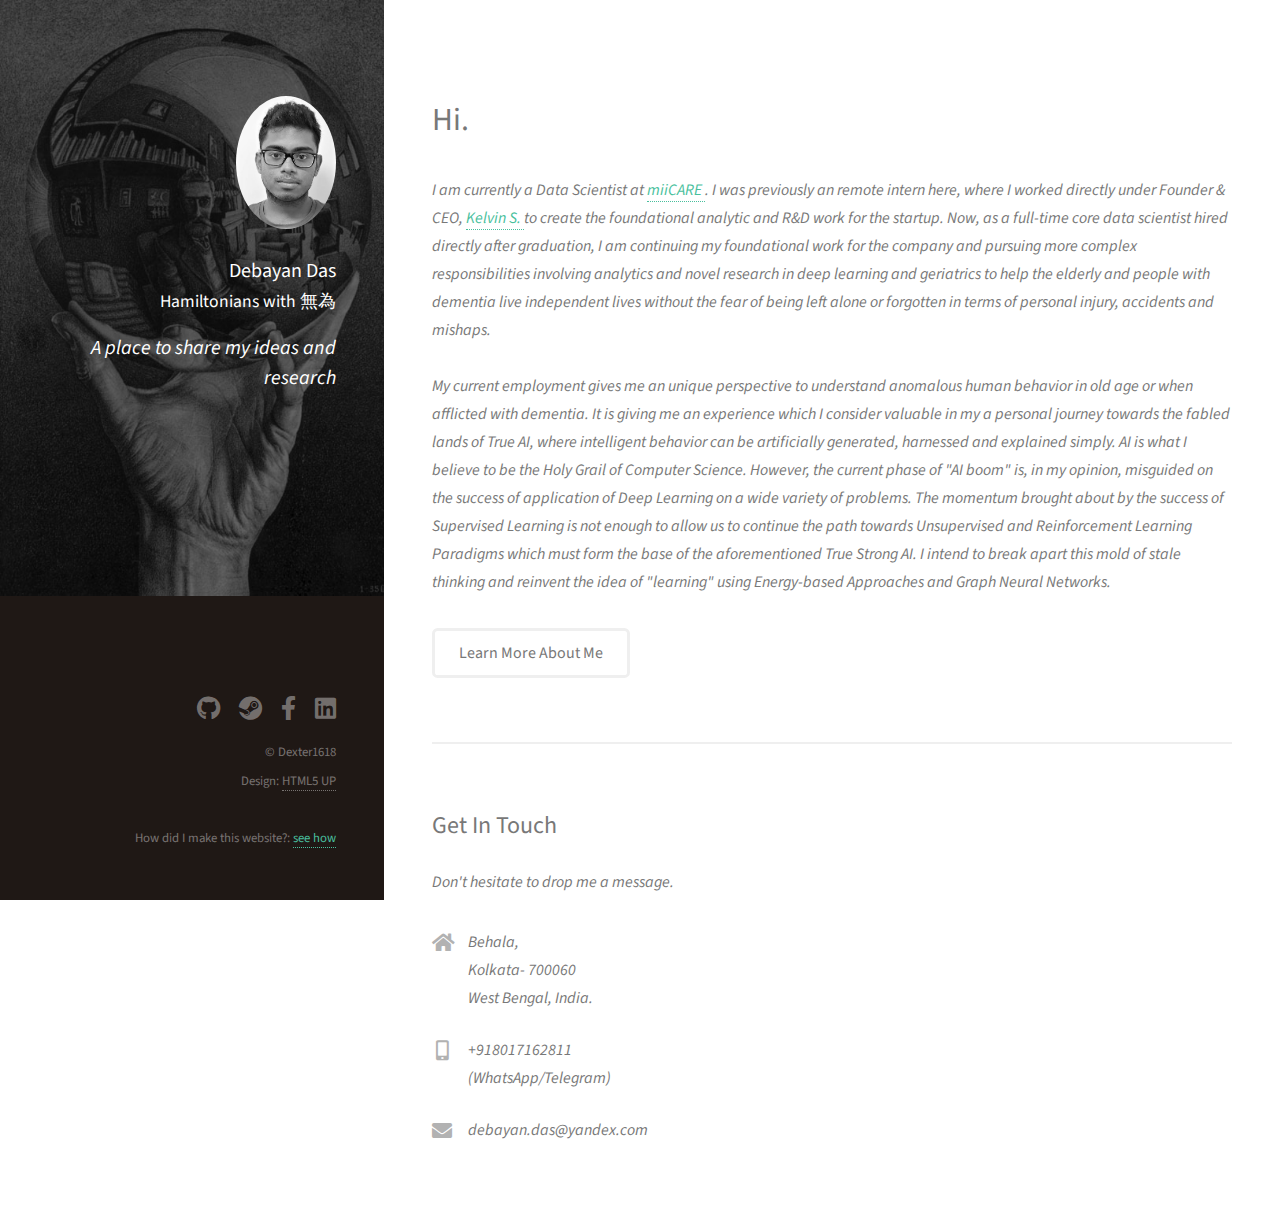
==== index.html @ 506e72cc "First upload of my website" ====
<!DOCTYPE HTML>
<!--
	Strata by HTML5 UP
	html5up.net | @ajlkn
	Free for personal and commercial use under the CCA 3.0 license (html5up.net/license)

	Adapted by Debayan Das for Github Portfolio Website
	6th March 2020 1930 hours
-->
<html>
	<head>
		<title>Dexter1618</title>
		<meta charset="utf-8" />
		<meta name="viewport" content="width=device-width, initial-scale=1, user-scalable=no" />
		<link rel="stylesheet" href="assets/css/main.css" />
	</head>
	<body class="is-preload">

		<!-- Header -->
			<header id="header">
				<div class="inner">
					
					<a href="#" class="image avatar"><img src="images/avatar.jpg" alt="" /></a>
					
					<h1><strong>Debayan Das</strong><br /></h1>
					
					<h4><strong>Hamiltonians with 無為</strong><br /></h4>

					
					<h3>
					<strong>
					<i> A place to share my ideas and research </i>
					<strong> 

					</h3>
				</div>
			</header>

		<!-- Main -->
			<div id="main">

				<!-- One -->
					<section id="one">
						<header class="major">
							<h1>Hi.</h1>
						</header>
						
						<p>
							<i>
							I am currently a Data Scientist at <a href="https://miicare.co.uk/"> miiCARE </a>. I was previously an remote intern
							here, where I worked directly under Founder & CEO, <a href="https://www.linkedin.com/in/kelvin-summoogum-99733710/"> Kelvin S. </a>
							to create the foundational analytic and R&D work for the startup. Now, as a full-time core data scientist hired directly after graduation,
							I am continuing my foundational work for the company and pursuing more complex responsibilities involving analytics
							and novel research in deep learning and geriatrics to help the elderly and people with dementia live independent lives 
							without the fear of being left alone or forgotten in terms of personal injury, accidents and mishaps. 
							<br>
							<br>
							My current employment gives me an unique perspective to understand anomalous human behavior in old age or when afflicted
							with dementia. It is giving me an experience which I consider valuable in my a personal journey towards the fabled lands of True AI,
							where intelligent behavior can be artificially generated, harnessed and explained simply. AI is what I believe to be the Holy Grail of Computer Science. 
							However, the current phase of "AI boom" is, in my opinion, misguided on the success of application of Deep Learning on a wide variety of problems.
							The momentum brought about by the success of Supervised Learning is not enough to allow us to continue the path towards Unsupervised and Reinforcement Learning Paradigms
							which must form the base of the aforementioned True Strong AI. I intend to break apart this mold of stale thinking and reinvent the idea of 
							"learning" using Energy-based Approaches and Graph Neural Networks.
							
							</i>
						</p>


						</p>
						<ul class="actions">
							<li><a href="https://www.linkedin.com/in/dexter1618/" class="button">Learn More About Me</a></li>
						</ul>
					</section>

				<!-- Two -->

				<!--
					<section id="two">
						<h2>Recent Work</h2>
						<div class="row">
							<article class="col-6 col-12-xsmall work-item">
								<a href="images/fulls/01.jpg" class="image fit thumb"><img src="images/thumbs/01.jpg" alt="" /></a>
								<h3>Magna sed consequat tempus</h3>
								<p>Lorem ipsum dolor sit amet nisl sed nullam feugiat.</p>
							</article>
							<article class="col-6 col-12-xsmall work-item">
								<a href="images/fulls/02.jpg" class="image fit thumb"><img src="images/thumbs/02.jpg" alt="" /></a>
								<h3>Ultricies lacinia interdum</h3>
								<p>Lorem ipsum dolor sit amet nisl sed nullam feugiat.</p>
							</article>
							<article class="col-6 col-12-xsmall work-item">
								<a href="images/fulls/03.jpg" class="image fit thumb"><img src="images/thumbs/03.jpg" alt="" /></a>
								<h3>Tortor metus commodo</h3>
								<p>Lorem ipsum dolor sit amet nisl sed nullam feugiat.</p>
							</article>
							<article class="col-6 col-12-xsmall work-item">
								<a href="images/fulls/04.jpg" class="image fit thumb"><img src="images/thumbs/04.jpg" alt="" /></a>
								<h3>Quam neque phasellus</h3>
								<p>Lorem ipsum dolor sit amet nisl sed nullam feugiat.</p>
							</article>
							<article class="col-6 col-12-xsmall work-item">
								<a href="images/fulls/05.jpg" class="image fit thumb"><img src="images/thumbs/05.jpg" alt="" /></a>
								<h3>Nunc enim commodo aliquet</h3>
								<p>Lorem ipsum dolor sit amet nisl sed nullam feugiat.</p>
							</article>
							<article class="col-6 col-12-xsmall work-item">
								<a href="images/fulls/06.jpg" class="image fit thumb"><img src="images/thumbs/06.jpg" alt="" /></a>
								<h3>Risus ornare lacinia</h3>
								<p>Lorem ipsum dolor sit amet nisl sed nullam feugiat.</p>
							</article>
						</div>
						<ul class="actions">
							<li><a href="#" class="button">Full Portfolio</a></li>
						</ul>
					</section>
				

				-->

				<!-- Three -->
					<section id="three">
						<h2>Get In Touch</h2>
						<p><i> Don't hesitate to drop me a message.</p>
						<div class="row">


						<!-- removed the input boxes for a quick message from here -->
							
							<div class="col-4 col-12-small">
								<ul class="labeled-icons">
									<li>
										<h3 class="icon solid fa-home"><span class="label">Address</span></h3>
										Behala,<br />
										Kolkata- 700060<br />
										West Bengal, India.
									</li>
									
									<li>
										<h3 class="icon solid fa-mobile-alt"><span class="label">Phone</span></h3>
										+918017162811 (WhatsApp/Telegram)
									</li>
									
									<li>
										<h3 class="icon solid fa-envelope"><span class="label">Email</span></h3>
										debayan.das@yandex.com
									</li>
								</ul>
							</div>
						</div>
					</section>

				<!-- Four -->
				<!--
					<section id="four">
						<h2>Elements</h2>

						<section>
							<h4>Text</h4>
							<p>This is <b>bold</b> and this is <strong>strong</strong>. This is <i>italic</i> and this is <em>emphasized</em>.
							This is <sup>superscript</sup> text and this is <sub>subscript</sub> text.
							This is <u>underlined</u> and this is code: <code>for (;;) { ... }</code>. Finally, <a href="#">this is a link</a>.</p>
							<hr />
							<header>
								<h4>Heading with a Subtitle</h4>
								<p>Lorem ipsum dolor sit amet nullam id egestas urna aliquam</p>
							</header>
							<p>Nunc lacinia ante nunc ac lobortis. Interdum adipiscing gravida odio porttitor sem non mi integer non faucibus ornare mi ut ante amet placerat aliquet. Volutpat eu sed ante lacinia sapien lorem accumsan varius montes viverra nibh in adipiscing blandit tempus accumsan.</p>
							<header>
								<h5>Heading with a Subtitle</h5>
								<p>Lorem ipsum dolor sit amet nullam id egestas urna aliquam</p>
							</header>
							<p>Nunc lacinia ante nunc ac lobortis. Interdum adipiscing gravida odio porttitor sem non mi integer non faucibus ornare mi ut ante amet placerat aliquet. Volutpat eu sed ante lacinia sapien lorem accumsan varius montes viverra nibh in adipiscing blandit tempus accumsan.</p>
							<hr />
							<h2>Heading Level 2</h2>
							<h3>Heading Level 3</h3>
							<h4>Heading Level 4</h4>
							<h5>Heading Level 5</h5>
							<h6>Heading Level 6</h6>
							<hr />
							<h5>Blockquote</h5>
							<blockquote>Fringilla nisl. Donec accumsan interdum nisi, quis tincidunt felis sagittis eget tempus euismod. Vestibulum ante ipsum primis in faucibus vestibulum. Blandit adipiscing eu felis iaculis volutpat ac adipiscing accumsan faucibus. Vestibulum ante ipsum primis in faucibus lorem ipsum dolor sit amet nullam adipiscing eu felis.</blockquote>
							<h5>Preformatted</h5>
							<pre><code>i = 0;

while (!deck.isInOrder()) {
print 'Iteration ' + i;
deck.shuffle();
i++;
}

print 'It took ' + i + ' iterations to sort the deck.';</code></pre>
						</section>

						<section>
							<h4>Lists</h4>
							<div class="row">
								<div class="col-6 col-12-xsmall">
									<h5>Unordered</h5>
									<ul>
										<li>Dolor pulvinar etiam magna etiam.</li>
										<li>Sagittis adipiscing lorem eleifend.</li>
										<li>Felis enim feugiat dolore viverra.</li>
									</ul>
									<h5>Alternate</h5>
									<ul class="alt">
										<li>Dolor pulvinar etiam magna etiam.</li>
										<li>Sagittis adipiscing lorem eleifend.</li>
										<li>Felis enim feugiat dolore viverra.</li>
									</ul>
								</div>
								<div class="col-6 col-12-xsmall">
									<h5>Ordered</h5>
									<ol>
										<li>Dolor pulvinar etiam magna etiam.</li>
										<li>Etiam vel felis at lorem sed viverra.</li>
										<li>Felis enim feugiat dolore viverra.</li>
										<li>Dolor pulvinar etiam magna etiam.</li>
										<li>Etiam vel felis at lorem sed viverra.</li>
										<li>Felis enim feugiat dolore viverra.</li>
									</ol>
									<h5>Icons</h5>
									<ul class="icons">
										<li><a href="#" class="icon brands fa-twitter"><span class="label">Twitter</span></a></li>
										<li><a href="#" class="icon brands fa-facebook-f"><span class="label">Facebook</span></a></li>
										<li><a href="#" class="icon brands fa-instagram"><span class="label">Instagram</span></a></li>
										<li><a href="#" class="icon brands fa-github"><span class="label">Github</span></a></li>
										<li><a href="#" class="icon brands fa-dribbble"><span class="label">Dribbble</span></a></li>
										<li><a href="#" class="icon brands fa-tumblr"><span class="label">Tumblr</span></a></li>
									</ul>
								</div>
							</div>
							<h5>Actions</h5>
							<ul class="actions">
								<li><a href="#" class="button primary">Default</a></li>
								<li><a href="#" class="button">Default</a></li>
							</ul>
							<ul class="actions small">
								<li><a href="#" class="button primary small">Small</a></li>
								<li><a href="#" class="button small">Small</a></li>
							</ul>
							<div class="row">
								<div class="col-6 col-12-small">
									<ul class="actions stacked">
										<li><a href="#" class="button primary">Default</a></li>
										<li><a href="#" class="button">Default</a></li>
									</ul>
								</div>
								<div class="col-6 col-12-small">
									<ul class="actions stacked">
										<li><a href="#" class="button primary small">Small</a></li>
										<li><a href="#" class="button small">Small</a></li>
									</ul>
								</div>
								<div class="col-6 col-12-small">
									<ul class="actions stacked">
										<li><a href="#" class="button primary fit">Default</a></li>
										<li><a href="#" class="button fit">Default</a></li>
									</ul>
								</div>
								<div class="col-6 col-12-small">
									<ul class="actions stacked">
										<li><a href="#" class="button primary small fit">Small</a></li>
										<li><a href="#" class="button small fit">Small</a></li>
									</ul>
								</div>
							</div>
						</section>

						<section>
							<h4>Table</h4>
							<h5>Default</h5>
							<div class="table-wrapper">
								<table>
									<thead>
										<tr>
											<th>Name</th>
											<th>Description</th>
											<th>Price</th>
										</tr>
									</thead>
									<tbody>
										<tr>
											<td>Item One</td>
											<td>Ante turpis integer aliquet porttitor.</td>
											<td>29.99</td>
										</tr>
										<tr>
											<td>Item Two</td>
											<td>Vis ac commodo adipiscing arcu aliquet.</td>
											<td>19.99</td>
										</tr>
										<tr>
											<td>Item Three</td>
											<td> Morbi faucibus arcu accumsan lorem.</td>
											<td>29.99</td>
										</tr>
										<tr>
											<td>Item Four</td>
											<td>Vitae integer tempus condimentum.</td>
											<td>19.99</td>
										</tr>
										<tr>
											<td>Item Five</td>
											<td>Ante turpis integer aliquet porttitor.</td>
											<td>29.99</td>
										</tr>
									</tbody>
									<tfoot>
										<tr>
											<td colspan="2"></td>
											<td>100.00</td>
										</tr>
									</tfoot>
								</table>
							</div>

							<h5>Alternate</h5>
							<div class="table-wrapper">
								<table class="alt">
									<thead>
										<tr>
											<th>Name</th>
											<th>Description</th>
											<th>Price</th>
										</tr>
									</thead>
									<tbody>
										<tr>
											<td>Item One</td>
											<td>Ante turpis integer aliquet porttitor.</td>
											<td>29.99</td>
										</tr>
										<tr>
											<td>Item Two</td>
											<td>Vis ac commodo adipiscing arcu aliquet.</td>
											<td>19.99</td>
										</tr>
										<tr>
											<td>Item Three</td>
											<td> Morbi faucibus arcu accumsan lorem.</td>
											<td>29.99</td>
										</tr>
										<tr>
											<td>Item Four</td>
											<td>Vitae integer tempus condimentum.</td>
											<td>19.99</td>
										</tr>
										<tr>
											<td>Item Five</td>
											<td>Ante turpis integer aliquet porttitor.</td>
											<td>29.99</td>
										</tr>
									</tbody>
									<tfoot>
										<tr>
											<td colspan="2"></td>
											<td>100.00</td>
										</tr>
									</tfoot>
								</table>
							</div>
						</section>

						<section>
							<h4>Buttons</h4>
							<ul class="actions">
								<li><a href="#" class="button primary">Primary</a></li>
								<li><a href="#" class="button">Default</a></li>
							</ul>
							<ul class="actions">
								<li><a href="#" class="button large">Large</a></li>
								<li><a href="#" class="button">Default</a></li>
								<li><a href="#" class="button small">Small</a></li>
							</ul>
							<ul class="actions fit">
								<li><a href="#" class="button primary fit">Fit</a></li>
								<li><a href="#" class="button fit">Fit</a></li>
							</ul>
							<ul class="actions fit small">
								<li><a href="#" class="button primary fit small">Fit + Small</a></li>
								<li><a href="#" class="button fit small">Fit + Small</a></li>
							</ul>
							<ul class="actions">
								<li><a href="#" class="button primary icon solid fa-download">Icon</a></li>
								<li><a href="#" class="button icon solid fa-download">Icon</a></li>
							</ul>
							<ul class="actions">
								<li><span class="button primary disabled">Primary</span></li>
								<li><span class="button disabled">Default</span></li>
							</ul>
						</section>

						<section>
							<h4>Form</h4>
							<form method="post" action="#">
								<div class="row gtr-uniform gtr-50">
									<div class="col-6 col-12-xsmall">
										<input type="text" name="demo-name" id="demo-name" value="" placeholder="Name" />
									</div>
									<div class="col-6 col-12-xsmall">
										<input type="email" name="demo-email" id="demo-email" value="" placeholder="Email" />
									</div>
									<div class="col-12">
										<select name="demo-category" id="demo-category">
											<option value="">- Category -</option>
											<option value="1">Manufacturing</option>
											<option value="1">Shipping</option>
											<option value="1">Administration</option>
											<option value="1">Human Resources</option>
										</select>
									</div>
									<div class="col-4 col-12-small">
										<input type="radio" id="demo-priority-low" name="demo-priority" checked>
										<label for="demo-priority-low">Low Priority</label>
									</div>
									<div class="col-4 col-12-small">
										<input type="radio" id="demo-priority-normal" name="demo-priority">
										<label for="demo-priority-normal">Normal Priority</label>
									</div>
									<div class="col-4 col-12-small">
										<input type="radio" id="demo-priority-high" name="demo-priority">
										<label for="demo-priority-high">High Priority</label>
									</div>
									<div class="col-6 col-12-small">
										<input type="checkbox" id="demo-copy" name="demo-copy">
										<label for="demo-copy">Email me a copy of this message</label>
									</div>
									<div class="col-6 col-12-small">
										<input type="checkbox" id="demo-human" name="demo-human" checked>
										<label for="demo-human">I am a human and not a robot</label>
									</div>
									<div class="col-12">
										<textarea name="demo-message" id="demo-message" placeholder="Enter your message" rows="6"></textarea>
									</div>
									<div class="col-12">
										<ul class="actions">
											<li><input type="submit" value="Send Message" class="primary" /></li>
											<li><input type="reset" value="Reset" /></li>
										</ul>
									</div>
								</div>
							</form>
						</section>

						<section>
							<h4>Image</h4>
							<h5>Fit</h5>
							<div class="box alt">
								<div class="row gtr-50 gtr-uniform">
									<div class="col-12"><span class="image fit"><img src="images/fulls/05.jpg" alt="" /></span></div>
									<div class="col-4"><span class="image fit"><img src="images/thumbs/01.jpg" alt="" /></span></div>
									<div class="col-4"><span class="image fit"><img src="images/thumbs/02.jpg" alt="" /></span></div>
									<div class="col-4"><span class="image fit"><img src="images/thumbs/03.jpg" alt="" /></span></div>
									<div class="col-4"><span class="image fit"><img src="images/thumbs/04.jpg" alt="" /></span></div>
									<div class="col-4"><span class="image fit"><img src="images/thumbs/05.jpg" alt="" /></span></div>
									<div class="col-4"><span class="image fit"><img src="images/thumbs/06.jpg" alt="" /></span></div>
									<div class="col-4"><span class="image fit"><img src="images/thumbs/03.jpg" alt="" /></span></div>
									<div class="col-4"><span class="image fit"><img src="images/thumbs/02.jpg" alt="" /></span></div>
									<div class="col-4"><span class="image fit"><img src="images/thumbs/01.jpg" alt="" /></span></div>
								</div>
							</div>
							<h5>Left &amp; Right</h5>
							<p><span class="image left"><img src="images/avatar.jpg" alt="" /></span>Fringilla nisl. Donec accumsan interdum nisi, quis tincidunt felis sagittis eget. tempus euismod. Vestibulum ante ipsum primis in faucibus vestibulum. Blandit adipiscing eu felis iaculis volutpat ac adipiscing accumsan eu faucibus. Integer ac pellentesque praesent tincidunt felis sagittis eget. tempus euismod. Vestibulum ante ipsum primis in faucibus vestibulum. Blandit adipiscing eu felis iaculis volutpat ac adipiscing accumsan eu faucibus. Integer ac pellentesque praesent. Donec accumsan interdum nisi, quis tincidunt felis sagittis eget. tempus euismod. Vestibulum ante ipsum primis in faucibus vestibulum. Blandit adipiscing eu felis iaculis volutpat ac adipiscing accumsan eu faucibus. Integer ac pellentesque praesent tincidunt felis sagittis eget. tempus euismod. Vestibulum ante ipsum primis in faucibus vestibulum. Blandit adipiscing eu felis iaculis volutpat ac adipiscing accumsan eu faucibus. Integer ac pellentesque praesent.</p>
							<p><span class="image right"><img src="images/avatar.jpg" alt="" /></span>Fringilla nisl. Donec accumsan interdum nisi, quis tincidunt felis sagittis eget. tempus euismod. Vestibulum ante ipsum primis in faucibus vestibulum. Blandit adipiscing eu felis iaculis volutpat ac adipiscing accumsan eu faucibus. Integer ac pellentesque praesent tincidunt felis sagittis eget. tempus euismod. Vestibulum ante ipsum primis in faucibus vestibulum. Blandit adipiscing eu felis iaculis volutpat ac adipiscing accumsan eu faucibus. Integer ac pellentesque praesent. Donec accumsan interdum nisi, quis tincidunt felis sagittis eget. tempus euismod. Vestibulum ante ipsum primis in faucibus vestibulum. Blandit adipiscing eu felis iaculis volutpat ac adipiscing accumsan eu faucibus. Integer ac pellentesque praesent tincidunt felis sagittis eget. tempus euismod. Vestibulum ante ipsum primis in faucibus vestibulum. Blandit adipiscing eu felis iaculis volutpat ac adipiscing accumsan eu faucibus. Integer ac pellentesque praesent.</p>
						</section>

					</section>
				-->

			</div>

		<!-- Footer -->
			<footer id="footer">
				<div class="inner">
					<ul class="icons">
						<li><a href="https://github.com/Dexter1618" class="icon brands fa-github"><span class="label">Github</span></a></li>
						<li><a href="#https://steamcommunity.com/id/dexter1618/" class="icon brands fa-steam"><span class="label"></span></a></li>
						<li><a href="https://www.facebook.com/Dexter1618" class="icon brands fa-facebook-f"><span class="label"></span></a></li>
						<li><a href="https://www.linkedin.com/in/dexter1618/" class="icon brands fa-linkedin"><span class="label"></span></a></li>
					</ul>
					<ul class="copyright">
						<li>&copy; Dexter1618</li><li>Design: <a href="http://html5up.net">HTML5 UP</a></li>
						<br>
						How did I make this website?: <a href = "https://youtu.be/u-RLu_8kwA0"> see how </a>
					</ul>
				</div>
			</footer>

		<!-- Scripts -->
			<script src="assets/js/jquery.min.js"></script>
			<script src="assets/js/jquery.poptrox.min.js"></script>
			<script src="assets/js/browser.min.js"></script>
			<script src="assets/js/breakpoints.min.js"></script>
			<script src="assets/js/util.js"></script>
			<script src="assets/js/main.js"></script>

	</body>
</html>
---- assets/css/main.css ----
@import url("fontawesome-all.min.css");
@import url("https://fonts.googleapis.com/css?family=Source+Sans+Pro:400,400italic");

/*
	Strata by HTML5 UP
	html5up.net | @ajlkn
	Free for personal and commercial use under the CCA 3.0 license (html5up.net/license)
*/

html, body, div, span, applet, object,
iframe, h1, h2, h3, h4, h5, h6, p, blockquote,
pre, a, abbr, acronym, address, big, cite,
code, del, dfn, em, img, ins, kbd, q, s, samp,
small, strike, strong, sub, sup, tt, var, b,
u, i, center, dl, dt, dd, ol, ul, li, fieldset,
form, label, legend, table, caption, tbody,
tfoot, thead, tr, th, td, article, aside,
canvas, details, embed, figure, figcaption,
footer, header, hgroup, menu, nav, output, ruby,
section, summary, time, mark, audio, video {
	margin: 0;
	padding: 0;
	border: 0;
	font-size: 100%;
	font: inherit;
	vertical-align: baseline;}

article, aside, details, figcaption, figure,
footer, header, hgroup, menu, nav, section {
	display: block;}

body {
	line-height: 1;
}

ol, ul {
	list-style: none;
}

blockquote, q {
	quotes: none;
}

	blockquote:before, blockquote:after, q:before, q:after {
		content: '';
		content: none;
	}

table {
	border-collapse: collapse;
	border-spacing: 0;
}

body {
	-webkit-text-size-adjust: none;
}

mark {
	background-color: transparent;
	color: inherit;
}

input::-moz-focus-inner {
	border: 0;
	padding: 0;
}

input, select, textarea {
	-moz-appearance: none;
	-webkit-appearance: none;
	-ms-appearance: none;
	appearance: none;
}

/* Basic */

	html {
		box-sizing: border-box;
	}

	*, *:before, *:after {
		box-sizing: inherit;
	}

	body {
		background: #fff;
	}

		body.is-preload *, body.is-preload *:before, body.is-preload *:after {
			-moz-animation: none !important;
			-webkit-animation: none !important;
			-ms-animation: none !important;
			animation: none !important;
			-moz-transition: none !important;
			-webkit-transition: none !important;
			-ms-transition: none !important;
			transition: none !important;
		}

	body, input, select, textarea {
		color: #a2a2a2;
		font-family: "Source Sans Pro", Helvetica, sans-serif;
		font-size: 16pt;
		font-weight: 400;
		line-height: 1.75em;
	}

	a {
		-moz-transition: color 0.2s ease-in-out, border-color 0.2s ease-in-out;
		-webkit-transition: color 0.2s ease-in-out, border-color 0.2s ease-in-out;
		-ms-transition: color 0.2s ease-in-out, border-color 0.2s ease-in-out;
		transition: color 0.2s ease-in-out, border-color 0.2s ease-in-out;
		border-bottom: dotted 1px;
		color: #49bf9d;
		text-decoration: none;
	}

		a:hover {
			border-bottom-color: transparent;
			color: #49bf9d !important;
			text-decoration: none;
		}

	strong, b {
		color: #787878;
		font-weight: 400;
	}

	em, i {
		font-style: italic;
	}

	p {
		margin: 0 0 2em 0;
	}

	h1, h2, h3, h4, h5, h6 {
		color: #787878;
		font-weight: 400;
		line-height: 1em;
		margin: 0 0 1em 0;
	}

		h1 a, h2 a, h3 a, h4 a, h5 a, h6 a {
			color: inherit;
			text-decoration: none;
		}

	h1 {
		font-size: 2em;
		line-height: 1.5em;
	}

	h2 {
		font-size: 1.5em;
		line-height: 1.5em;
	}

	h3 {
		font-size: 1.25em;
		line-height: 1.5em;
	}

	h4 {
		font-size: 1.1em;
		line-height: 1.5em;
	}

	h5 {
		font-size: 0.9em;
		line-height: 1.5em;
	}

	h6 {
		font-size: 0.7em;
		line-height: 1.5em;
	}

	sub {
		font-size: 0.8em;
		position: relative;
		top: 0.5em;
	}

	sup {
		font-size: 0.8em;
		position: relative;
		top: -0.5em;
	}

	hr {
		border: 0;
		border-bottom: solid 2px #efefef;
		margin: 2em 0;
	}

		hr.major {
			margin: 3em 0;
		}

	blockquote {
		border-left: solid 6px #efefef;
		font-style: italic;
		margin: 0 0 2em 0;
		padding: 0.5em 0 0.5em 1.5em;
	}

	code {
		background: #f7f7f7;
		border-radius: 0.35em;
		border: solid 2px #efefef;
		font-family: "Courier New", monospace;
		font-size: 0.9em;
		margin: 0 0.25em;
		padding: 0.25em 0.65em;
	}

	pre {
		-webkit-overflow-scrolling: touch;
		font-family: "Courier New", monospace;
		font-size: 0.9em;
		margin: 0 0 2em 0;
	}

		pre code {
			display: block;
			line-height: 1.75em;
			padding: 1em 1.5em;
			overflow-x: auto;
		}

	.align-left {
		text-align: left;
	}

	.align-center {
		text-align: center;
	}

	.align-right {
		text-align: right;
	}

/* Container */

	.container {
		margin: 0 auto;
		max-width: calc(100% - 4em);
		width: 100%;
	}

		.container.xsmall {
			width: 25%;
		}

		.container.small {
			width: 50%;
		}

		.container.medium {
			width: 75%;
		}

		.container.large {
			width: 125%;
		}

		.container.xlarge {
			width: 150%;
		}

		.container.max {
			width: 100%;
		}

		@media screen and (max-width: 980px) {

			.container {
				width: 100% !important;
				max-width: 100% !important;
			}

		}

		@media screen and (max-width: 480px) {

			.container {
				max-width: calc(100% - 3em);
			}

		}

/* Row */

	.row {
		display: flex;
		flex-wrap: wrap;
		box-sizing: border-box;
		align-items: stretch;
	}

		.row > * {
			box-sizing: border-box;
		}

		.row.gtr-uniform > * > :last-child {
			margin-bottom: 0;
		}

		.row.aln-left {
			justify-content: flex-start;
		}

		.row.aln-center {
			justify-content: center;
		}

		.row.aln-right {
			justify-content: flex-end;
		}

		.row.aln-top {
			align-items: flex-start;
		}

		.row.aln-middle {
			align-items: center;
		}

		.row.aln-bottom {
			align-items: flex-end;
		}

		.row > .imp {
			order: -1;
		}

		.row > .col-1 {
			width: 8.33333%;
		}

		.row > .off-1 {
			margin-left: 8.33333%;
		}

		.row > .col-2 {
			width: 16.66667%;
		}

		.row > .off-2 {
			margin-left: 16.66667%;
		}

		.row > .col-3 {
			width: 25%;
		}

		.row > .off-3 {
			margin-left: 25%;
		}

		.row > .col-4 {
			width: 33.33333%;
		}

		.row > .off-4 {
			margin-left: 33.33333%;
		}

		.row > .col-5 {
			width: 41.66667%;
		}

		.row > .off-5 {
			margin-left: 41.66667%;
		}

		.row > .col-6 {
			width: 50%;
		}

		.row > .off-6 {
			margin-left: 50%;
		}

		.row > .col-7 {
			width: 58.33333%;
		}

		.row > .off-7 {
			margin-left: 58.33333%;
		}

		.row > .col-8 {
			width: 66.66667%;
		}

		.row > .off-8 {
			margin-left: 66.66667%;
		}

		.row > .col-9 {
			width: 75%;
		}

		.row > .off-9 {
			margin-left: 75%;
		}

		.row > .col-10 {
			width: 83.33333%;
		}

		.row > .off-10 {
			margin-left: 83.33333%;
		}

		.row > .col-11 {
			width: 91.66667%;
		}

		.row > .off-11 {
			margin-left: 91.66667%;
		}

		.row > .col-12 {
			width: 100%;
		}

		.row > .off-12 {
			margin-left: 100%;
		}

		.row.gtr-0 {
			margin-top: 0;
			margin-left: 0em;
		}

			.row.gtr-0 > * {
				padding: 0 0 0 0em;
			}

			.row.gtr-0.gtr-uniform {
				margin-top: 0em;
			}

				.row.gtr-0.gtr-uniform > * {
					padding-top: 0em;
				}

		.row.gtr-25 {
			margin-top: 0;
			margin-left: -0.625em;
		}

			.row.gtr-25 > * {
				padding: 0 0 0 0.625em;
			}

			.row.gtr-25.gtr-uniform {
				margin-top: -0.625em;
			}

				.row.gtr-25.gtr-uniform > * {
					padding-top: 0.625em;
				}

		.row.gtr-50 {
			margin-top: 0;
			margin-left: -1.25em;
		}

			.row.gtr-50 > * {
				padding: 0 0 0 1.25em;
			}

			.row.gtr-50.gtr-uniform {
				margin-top: -1.25em;
			}

				.row.gtr-50.gtr-uniform > * {
					padding-top: 1.25em;
				}

		.row {
			margin-top: 0;
			margin-left: -2.5em;
		}

			.row > * {
				padding: 0 0 0 2.5em;
			}

			.row.gtr-uniform {
				margin-top: -2.5em;
			}

				.row.gtr-uniform > * {
					padding-top: 2.5em;
				}

		.row.gtr-150 {
			margin-top: 0;
			margin-left: -3.75em;
		}

			.row.gtr-150 > * {
				padding: 0 0 0 3.75em;
			}

			.row.gtr-150.gtr-uniform {
				margin-top: -3.75em;
			}

				.row.gtr-150.gtr-uniform > * {
					padding-top: 3.75em;
				}

		.row.gtr-200 {
			margin-top: 0;
			margin-left: -5em;
		}

			.row.gtr-200 > * {
				padding: 0 0 0 5em;
			}

			.row.gtr-200.gtr-uniform {
				margin-top: -5em;
			}

				.row.gtr-200.gtr-uniform > * {
					padding-top: 5em;
				}

		@media screen and (max-width: 1800px) {

			.row {
				display: flex;
				flex-wrap: wrap;
				box-sizing: border-box;
				align-items: stretch;
			}

				.row > * {
					box-sizing: border-box;
				}

				.row.gtr-uniform > * > :last-child {
					margin-bottom: 0;
				}

				.row.aln-left {
					justify-content: flex-start;
				}

				.row.aln-center {
					justify-content: center;
				}

				.row.aln-right {
					justify-content: flex-end;
				}

				.row.aln-top {
					align-items: flex-start;
				}

				.row.aln-middle {
					align-items: center;
				}

				.row.aln-bottom {
					align-items: flex-end;
				}

				.row > .imp-xlarge {
					order: -1;
				}

				.row > .col-1-xlarge {
					width: 8.33333%;
				}

				.row > .off-1-xlarge {
					margin-left: 8.33333%;
				}

				.row > .col-2-xlarge {
					width: 16.66667%;
				}

				.row > .off-2-xlarge {
					margin-left: 16.66667%;
				}

				.row > .col-3-xlarge {
					width: 25%;
				}

				.row > .off-3-xlarge {
					margin-left: 25%;
				}

				.row > .col-4-xlarge {
					width: 33.33333%;
				}

				.row > .off-4-xlarge {
					margin-left: 33.33333%;
				}

				.row > .col-5-xlarge {
					width: 41.66667%;
				}

				.row > .off-5-xlarge {
					margin-left: 41.66667%;
				}

				.row > .col-6-xlarge {
					width: 50%;
				}

				.row > .off-6-xlarge {
					margin-left: 50%;
				}

				.row > .col-7-xlarge {
					width: 58.33333%;
				}

				.row > .off-7-xlarge {
					margin-left: 58.33333%;
				}

				.row > .col-8-xlarge {
					width: 66.66667%;
				}

				.row > .off-8-xlarge {
					margin-left: 66.66667%;
				}

				.row > .col-9-xlarge {
					width: 75%;
				}

				.row > .off-9-xlarge {
					margin-left: 75%;
				}

				.row > .col-10-xlarge {
					width: 83.33333%;
				}

				.row > .off-10-xlarge {
					margin-left: 83.33333%;
				}

				.row > .col-11-xlarge {
					width: 91.66667%;
				}

				.row > .off-11-xlarge {
					margin-left: 91.66667%;
				}

				.row > .col-12-xlarge {
					width: 100%;
				}

				.row > .off-12-xlarge {
					margin-left: 100%;
				}

				.row.gtr-0 {
					margin-top: 0;
					margin-left: 0em;
				}

					.row.gtr-0 > * {
						padding: 0 0 0 0em;
					}

					.row.gtr-0.gtr-uniform {
						margin-top: 0em;
					}

						.row.gtr-0.gtr-uniform > * {
							padding-top: 0em;
						}

				.row.gtr-25 {
					margin-top: 0;
					margin-left: -0.625em;
				}

					.row.gtr-25 > * {
						padding: 0 0 0 0.625em;
					}

					.row.gtr-25.gtr-uniform {
						margin-top: -0.625em;
					}

						.row.gtr-25.gtr-uniform > * {
							padding-top: 0.625em;
						}

				.row.gtr-50 {
					margin-top: 0;
					margin-left: -1.25em;
				}

					.row.gtr-50 > * {
						padding: 0 0 0 1.25em;
					}

					.row.gtr-50.gtr-uniform {
						margin-top: -1.25em;
					}

						.row.gtr-50.gtr-uniform > * {
							padding-top: 1.25em;
						}

				.row {
					margin-top: 0;
					margin-left: -2.5em;
				}

					.row > * {
						padding: 0 0 0 2.5em;
					}

					.row.gtr-uniform {
						margin-top: -2.5em;
					}

						.row.gtr-uniform > * {
							padding-top: 2.5em;
						}

				.row.gtr-150 {
					margin-top: 0;
					margin-left: -3.75em;
				}

					.row.gtr-150 > * {
						padding: 0 0 0 3.75em;
					}

					.row.gtr-150.gtr-uniform {
						margin-top: -3.75em;
					}

						.row.gtr-150.gtr-uniform > * {
							padding-top: 3.75em;
						}

				.row.gtr-200 {
					margin-top: 0;
					margin-left: -5em;
				}

					.row.gtr-200 > * {
						padding: 0 0 0 5em;
					}

					.row.gtr-200.gtr-uniform {
						margin-top: -5em;
					}

						.row.gtr-200.gtr-uniform > * {
							padding-top: 5em;
						}

		}

		@media screen and (max-width: 1280px) {

			.row {
				display: flex;
				flex-wrap: wrap;
				box-sizing: border-box;
				align-items: stretch;
			}

				.row > * {
					box-sizing: border-box;
				}

				.row.gtr-uniform > * > :last-child {
					margin-bottom: 0;
				}

				.row.aln-left {
					justify-content: flex-start;
				}

				.row.aln-center {
					justify-content: center;
				}

				.row.aln-right {
					justify-content: flex-end;
				}

				.row.aln-top {
					align-items: flex-start;
				}

				.row.aln-middle {
					align-items: center;
				}

				.row.aln-bottom {
					align-items: flex-end;
				}

				.row > .imp-large {
					order: -1;
				}

				.row > .col-1-large {
					width: 8.33333%;
				}

				.row > .off-1-large {
					margin-left: 8.33333%;
				}

				.row > .col-2-large {
					width: 16.66667%;
				}

				.row > .off-2-large {
					margin-left: 16.66667%;
				}

				.row > .col-3-large {
					width: 25%;
				}

				.row > .off-3-large {
					margin-left: 25%;
				}

				.row > .col-4-large {
					width: 33.33333%;
				}

				.row > .off-4-large {
					margin-left: 33.33333%;
				}

				.row > .col-5-large {
					width: 41.66667%;
				}

				.row > .off-5-large {
					margin-left: 41.66667%;
				}

				.row > .col-6-large {
					width: 50%;
				}

				.row > .off-6-large {
					margin-left: 50%;
				}

				.row > .col-7-large {
					width: 58.33333%;
				}

				.row > .off-7-large {
					margin-left: 58.33333%;
				}

				.row > .col-8-large {
					width: 66.66667%;
				}

				.row > .off-8-large {
					margin-left: 66.66667%;
				}

				.row > .col-9-large {
					width: 75%;
				}

				.row > .off-9-large {
					margin-left: 75%;
				}

				.row > .col-10-large {
					width: 83.33333%;
				}

				.row > .off-10-large {
					margin-left: 83.33333%;
				}

				.row > .col-11-large {
					width: 91.66667%;
				}

				.row > .off-11-large {
					margin-left: 91.66667%;
				}

				.row > .col-12-large {
					width: 100%;
				}

				.row > .off-12-large {
					margin-left: 100%;
				}

				.row.gtr-0 {
					margin-top: 0;
					margin-left: 0em;
				}

					.row.gtr-0 > * {
						padding: 0 0 0 0em;
					}

					.row.gtr-0.gtr-uniform {
						margin-top: 0em;
					}

						.row.gtr-0.gtr-uniform > * {
							padding-top: 0em;
						}

				.row.gtr-25 {
					margin-top: 0;
					margin-left: -0.5em;
				}

					.row.gtr-25 > * {
						padding: 0 0 0 0.5em;
					}

					.row.gtr-25.gtr-uniform {
						margin-top: -0.5em;
					}

						.row.gtr-25.gtr-uniform > * {
							padding-top: 0.5em;
						}

				.row.gtr-50 {
					margin-top: 0;
					margin-left: -1em;
				}

					.row.gtr-50 > * {
						padding: 0 0 0 1em;
					}

					.row.gtr-50.gtr-uniform {
						margin-top: -1em;
					}

						.row.gtr-50.gtr-uniform > * {
							padding-top: 1em;
						}

				.row {
					margin-top: 0;
					margin-left: -2em;
				}

					.row > * {
						padding: 0 0 0 2em;
					}

					.row.gtr-uniform {
						margin-top: -2em;
					}

						.row.gtr-uniform > * {
							padding-top: 2em;
						}

				.row.gtr-150 {
					margin-top: 0;
					margin-left: -3em;
				}

					.row.gtr-150 > * {
						padding: 0 0 0 3em;
					}

					.row.gtr-150.gtr-uniform {
						margin-top: -3em;
					}

						.row.gtr-150.gtr-uniform > * {
							padding-top: 3em;
						}

				.row.gtr-200 {
					margin-top: 0;
					margin-left: -4em;
				}

					.row.gtr-200 > * {
						padding: 0 0 0 4em;
					}

					.row.gtr-200.gtr-uniform {
						margin-top: -4em;
					}

						.row.gtr-200.gtr-uniform > * {
							padding-top: 4em;
						}

		}

		@media screen and (max-width: 980px) {

			.row {
				display: flex;
				flex-wrap: wrap;
				box-sizing: border-box;
				align-items: stretch;
			}

				.row > * {
					box-sizing: border-box;
				}

				.row.gtr-uniform > * > :last-child {
					margin-bottom: 0;
				}

				.row.aln-left {
					justify-content: flex-start;
				}

				.row.aln-center {
					justify-content: center;
				}

				.row.aln-right {
					justify-content: flex-end;
				}

				.row.aln-top {
					align-items: flex-start;
				}

				.row.aln-middle {
					align-items: center;
				}

				.row.aln-bottom {
					align-items: flex-end;
				}

				.row > .imp-medium {
					order: -1;
				}

				.row > .col-1-medium {
					width: 8.33333%;
				}

				.row > .off-1-medium {
					margin-left: 8.33333%;
				}

				.row > .col-2-medium {
					width: 16.66667%;
				}

				.row > .off-2-medium {
					margin-left: 16.66667%;
				}

				.row > .col-3-medium {
					width: 25%;
				}

				.row > .off-3-medium {
					margin-left: 25%;
				}

				.row > .col-4-medium {
					width: 33.33333%;
				}

				.row > .off-4-medium {
					margin-left: 33.33333%;
				}

				.row > .col-5-medium {
					width: 41.66667%;
				}

				.row > .off-5-medium {
					margin-left: 41.66667%;
				}

				.row > .col-6-medium {
					width: 50%;
				}

				.row > .off-6-medium {
					margin-left: 50%;
				}

				.row > .col-7-medium {
					width: 58.33333%;
				}

				.row > .off-7-medium {
					margin-left: 58.33333%;
				}

				.row > .col-8-medium {
					width: 66.66667%;
				}

				.row > .off-8-medium {
					margin-left: 66.66667%;
				}

				.row > .col-9-medium {
					width: 75%;
				}

				.row > .off-9-medium {
					margin-left: 75%;
				}

				.row > .col-10-medium {
					width: 83.33333%;
				}

				.row > .off-10-medium {
					margin-left: 83.33333%;
				}

				.row > .col-11-medium {
					width: 91.66667%;
				}

				.row > .off-11-medium {
					margin-left: 91.66667%;
				}

				.row > .col-12-medium {
					width: 100%;
				}

				.row > .off-12-medium {
					margin-left: 100%;
				}

				.row.gtr-0 {
					margin-top: 0;
					margin-left: 0em;
				}

					.row.gtr-0 > * {
						padding: 0 0 0 0em;
					}

					.row.gtr-0.gtr-uniform {
						margin-top: 0em;
					}

						.row.gtr-0.gtr-uniform > * {
							padding-top: 0em;
						}

				.row.gtr-25 {
					margin-top: 0;
					margin-left: -0.5em;
				}

					.row.gtr-25 > * {
						padding: 0 0 0 0.5em;
					}

					.row.gtr-25.gtr-uniform {
						margin-top: -0.5em;
					}

						.row.gtr-25.gtr-uniform > * {
							padding-top: 0.5em;
						}

				.row.gtr-50 {
					margin-top: 0;
					margin-left: -1em;
				}

					.row.gtr-50 > * {
						padding: 0 0 0 1em;
					}

					.row.gtr-50.gtr-uniform {
						margin-top: -1em;
					}

						.row.gtr-50.gtr-uniform > * {
							padding-top: 1em;
						}

				.row {
					margin-top: 0;
					margin-left: -2em;
				}

					.row > * {
						padding: 0 0 0 2em;
					}

					.row.gtr-uniform {
						margin-top: -2em;
					}

						.row.gtr-uniform > * {
							padding-top: 2em;
						}

				.row.gtr-150 {
					margin-top: 0;
					margin-left: -3em;
				}

					.row.gtr-150 > * {
						padding: 0 0 0 3em;
					}

					.row.gtr-150.gtr-uniform {
						margin-top: -3em;
					}

						.row.gtr-150.gtr-uniform > * {
							padding-top: 3em;
						}

				.row.gtr-200 {
					margin-top: 0;
					margin-left: -4em;
				}

					.row.gtr-200 > * {
						padding: 0 0 0 4em;
					}

					.row.gtr-200.gtr-uniform {
						margin-top: -4em;
					}

						.row.gtr-200.gtr-uniform > * {
							padding-top: 4em;
						}

		}

		@media screen and (max-width: 736px) {

			.row {
				display: flex;
				flex-wrap: wrap;
				box-sizing: border-box;
				align-items: stretch;
			}

				.row > * {
					box-sizing: border-box;
				}

				.row.gtr-uniform > * > :last-child {
					margin-bottom: 0;
				}

				.row.aln-left {
					justify-content: flex-start;
				}

				.row.aln-center {
					justify-content: center;
				}

				.row.aln-right {
					justify-content: flex-end;
				}

				.row.aln-top {
					align-items: flex-start;
				}

				.row.aln-middle {
					align-items: center;
				}

				.row.aln-bottom {
					align-items: flex-end;
				}

				.row > .imp-small {
					order: -1;
				}

				.row > .col-1-small {
					width: 8.33333%;
				}

				.row > .off-1-small {
					margin-left: 8.33333%;
				}

				.row > .col-2-small {
					width: 16.66667%;
				}

				.row > .off-2-small {
					margin-left: 16.66667%;
				}

				.row > .col-3-small {
					width: 25%;
				}

				.row > .off-3-small {
					margin-left: 25%;
				}

				.row > .col-4-small {
					width: 33.33333%;
				}

				.row > .off-4-small {
					margin-left: 33.33333%;
				}

				.row > .col-5-small {
					width: 41.66667%;
				}

				.row > .off-5-small {
					margin-left: 41.66667%;
				}

				.row > .col-6-small {
					width: 50%;
				}

				.row > .off-6-small {
					margin-left: 50%;
				}

				.row > .col-7-small {
					width: 58.33333%;
				}

				.row > .off-7-small {
					margin-left: 58.33333%;
				}

				.row > .col-8-small {
					width: 66.66667%;
				}

				.row > .off-8-small {
					margin-left: 66.66667%;
				}

				.row > .col-9-small {
					width: 75%;
				}

				.row > .off-9-small {
					margin-left: 75%;
				}

				.row > .col-10-small {
					width: 83.33333%;
				}

				.row > .off-10-small {
					margin-left: 83.33333%;
				}

				.row > .col-11-small {
					width: 91.66667%;
				}

				.row > .off-11-small {
					margin-left: 91.66667%;
				}

				.row > .col-12-small {
					width: 100%;
				}

				.row > .off-12-small {
					margin-left: 100%;
				}

				.row.gtr-0 {
					margin-top: 0;
					margin-left: 0em;
				}

					.row.gtr-0 > * {
						padding: 0 0 0 0em;
					}

					.row.gtr-0.gtr-uniform {
						margin-top: 0em;
					}

						.row.gtr-0.gtr-uniform > * {
							padding-top: 0em;
						}

				.row.gtr-25 {
					margin-top: 0;
					margin-left: -0.375em;
				}

					.row.gtr-25 > * {
						padding: 0 0 0 0.375em;
					}

					.row.gtr-25.gtr-uniform {
						margin-top: -0.375em;
					}

						.row.gtr-25.gtr-uniform > * {
							padding-top: 0.375em;
						}

				.row.gtr-50 {
					margin-top: 0;
					margin-left: -0.75em;
				}

					.row.gtr-50 > * {
						padding: 0 0 0 0.75em;
					}

					.row.gtr-50.gtr-uniform {
						margin-top: -0.75em;
					}

						.row.gtr-50.gtr-uniform > * {
							padding-top: 0.75em;
						}

				.row {
					margin-top: 0;
					margin-left: -1.5em;
				}

					.row > * {
						padding: 0 0 0 1.5em;
					}

					.row.gtr-uniform {
						margin-top: -1.5em;
					}

						.row.gtr-uniform > * {
							padding-top: 1.5em;
						}

				.row.gtr-150 {
					margin-top: 0;
					margin-left: -2.25em;
				}

					.row.gtr-150 > * {
						padding: 0 0 0 2.25em;
					}

					.row.gtr-150.gtr-uniform {
						margin-top: -2.25em;
					}

						.row.gtr-150.gtr-uniform > * {
							padding-top: 2.25em;
						}

				.row.gtr-200 {
					margin-top: 0;
					margin-left: -3em;
				}

					.row.gtr-200 > * {
						padding: 0 0 0 3em;
					}

					.row.gtr-200.gtr-uniform {
						margin-top: -3em;
					}

						.row.gtr-200.gtr-uniform > * {
							padding-top: 3em;
						}

		}

		@media screen and (max-width: 480px) {

			.row {
				display: flex;
				flex-wrap: wrap;
				box-sizing: border-box;
				align-items: stretch;
			}

				.row > * {
					box-sizing: border-box;
				}

				.row.gtr-uniform > * > :last-child {
					margin-bottom: 0;
				}

				.row.aln-left {
					justify-content: flex-start;
				}

				.row.aln-center {
					justify-content: center;
				}

				.row.aln-right {
					justify-content: flex-end;
				}

				.row.aln-top {
					align-items: flex-start;
				}

				.row.aln-middle {
					align-items: center;
				}

				.row.aln-bottom {
					align-items: flex-end;
				}

				.row > .imp-xsmall {
					order: -1;
				}

				.row > .col-1-xsmall {
					width: 8.33333%;
				}

				.row > .off-1-xsmall {
					margin-left: 8.33333%;
				}

				.row > .col-2-xsmall {
					width: 16.66667%;
				}

				.row > .off-2-xsmall {
					margin-left: 16.66667%;
				}

				.row > .col-3-xsmall {
					width: 25%;
				}

				.row > .off-3-xsmall {
					margin-left: 25%;
				}

				.row > .col-4-xsmall {
					width: 33.33333%;
				}

				.row > .off-4-xsmall {
					margin-left: 33.33333%;
				}

				.row > .col-5-xsmall {
					width: 41.66667%;
				}

				.row > .off-5-xsmall {
					margin-left: 41.66667%;
				}

				.row > .col-6-xsmall {
					width: 50%;
				}

				.row > .off-6-xsmall {
					margin-left: 50%;
				}

				.row > .col-7-xsmall {
					width: 58.33333%;
				}

				.row > .off-7-xsmall {
					margin-left: 58.33333%;
				}

				.row > .col-8-xsmall {
					width: 66.66667%;
				}

				.row > .off-8-xsmall {
					margin-left: 66.66667%;
				}

				.row > .col-9-xsmall {
					width: 75%;
				}

				.row > .off-9-xsmall {
					margin-left: 75%;
				}

				.row > .col-10-xsmall {
					width: 83.33333%;
				}

				.row > .off-10-xsmall {
					margin-left: 83.33333%;
				}

				.row > .col-11-xsmall {
					width: 91.66667%;
				}

				.row > .off-11-xsmall {
					margin-left: 91.66667%;
				}

				.row > .col-12-xsmall {
					width: 100%;
				}

				.row > .off-12-xsmall {
					margin-left: 100%;
				}

				.row.gtr-0 {
					margin-top: 0;
					margin-left: 0em;
				}

					.row.gtr-0 > * {
						padding: 0 0 0 0em;
					}

					.row.gtr-0.gtr-uniform {
						margin-top: 0em;
					}

						.row.gtr-0.gtr-uniform > * {
							padding-top: 0em;
						}

				.row.gtr-25 {
					margin-top: 0;
					margin-left: -0.375em;
				}

					.row.gtr-25 > * {
						padding: 0 0 0 0.375em;
					}

					.row.gtr-25.gtr-uniform {
						margin-top: -0.375em;
					}

						.row.gtr-25.gtr-uniform > * {
							padding-top: 0.375em;
						}

				.row.gtr-50 {
					margin-top: 0;
					margin-left: -0.75em;
				}

					.row.gtr-50 > * {
						padding: 0 0 0 0.75em;
					}

					.row.gtr-50.gtr-uniform {
						margin-top: -0.75em;
					}

						.row.gtr-50.gtr-uniform > * {
							padding-top: 0.75em;
						}

				.row {
					margin-top: 0;
					margin-left: -1.5em;
				}

					.row > * {
						padding: 0 0 0 1.5em;
					}

					.row.gtr-uniform {
						margin-top: -1.5em;
					}

						.row.gtr-uniform > * {
							padding-top: 1.5em;
						}

				.row.gtr-150 {
					margin-top: 0;
					margin-left: -2.25em;
				}

					.row.gtr-150 > * {
						padding: 0 0 0 2.25em;
					}

					.row.gtr-150.gtr-uniform {
						margin-top: -2.25em;
					}

						.row.gtr-150.gtr-uniform > * {
							padding-top: 2.25em;
						}

				.row.gtr-200 {
					margin-top: 0;
					margin-left: -3em;
				}

					.row.gtr-200 > * {
						padding: 0 0 0 3em;
					}

					.row.gtr-200.gtr-uniform {
						margin-top: -3em;
					}

						.row.gtr-200.gtr-uniform > * {
							padding-top: 3em;
						}

		}

/* Section/Article */

	section.special, article.special {
		text-align: center;
	}

	header p {
		color: #b2b2b2;
		position: relative;
		margin: 0 0 1.5em 0;
	}

	header h2 + p {
		font-size: 1.25em;
		margin-top: -1em;
		line-height: 1.5em;
	}

	header h3 + p {
		font-size: 1.1em;
		margin-top: -0.8em;
		line-height: 1.5em;
	}

	header h4 + p,
	header h5 + p,
	header h6 + p {
		font-size: 0.9em;
		margin-top: -0.6em;
		line-height: 1.5em;
	}

	header.major h2 {
		font-size: 2em;
	}

/* Form */

	form {
		margin: 0 0 2em 0;
	}

	label {
		color: #787878;
		display: block;
		font-size: 0.9em;
		font-weight: 400;
		margin: 0 0 1em 0;
	}

	input[type="text"],
	input[type="password"],
	input[type="email"],
	select,
	textarea {
		-moz-appearance: none;
		-webkit-appearance: none;
		-ms-appearance: none;
		appearance: none;
		background: #f7f7f7;
		border-radius: 0.35em;
		border: solid 2px transparent;
		color: inherit;
		display: block;
		outline: 0;
		padding: 0 0.75em;
		text-decoration: none;
		width: 100%;
	}

		input[type="text"]:invalid,
		input[type="password"]:invalid,
		input[type="email"]:invalid,
		select:invalid,
		textarea:invalid {
			box-shadow: none;
		}

		input[type="text"]:focus,
		input[type="password"]:focus,
		input[type="email"]:focus,
		select:focus,
		textarea:focus {
			border-color: #49bf9d;
		}

	select {
		background-image: url("data:image/svg+xml;charset=utf8,%3Csvg xmlns='http://www.w3.org/2000/svg' width='40' height='40' preserveAspectRatio='none' viewBox='0 0 40 40'%3E%3Cpath d='M9.4,12.3l10.4,10.4l10.4-10.4c0.2-0.2,0.5-0.4,0.9-0.4c0.3,0,0.6,0.1,0.9,0.4l3.3,3.3c0.2,0.2,0.4,0.5,0.4,0.9 c0,0.4-0.1,0.6-0.4,0.9L20.7,31.9c-0.2,0.2-0.5,0.4-0.9,0.4c-0.3,0-0.6-0.1-0.9-0.4L4.3,17.3c-0.2-0.2-0.4-0.5-0.4-0.9 c0-0.4,0.1-0.6,0.4-0.9l3.3-3.3c0.2-0.2,0.5-0.4,0.9-0.4S9.1,12.1,9.4,12.3z' fill='%23dfdfdf' /%3E%3C/svg%3E");
		background-size: 1.25rem;
		background-repeat: no-repeat;
		background-position: calc(100% - 1rem) center;
		height: 2.75em;
		padding-right: 2.75em;
		text-overflow: ellipsis;
	}

		select option {
			color: #787878;
			background: #fff;
		}

		select:focus::-ms-value {
			background-color: transparent;
		}

		select::-ms-expand {
			display: none;
		}

	input[type="text"],
	input[type="password"],
	input[type="email"],
	select {
		height: 2.75em;
	}

	textarea {
		padding: 0.75em;
	}

	input[type="checkbox"],
	input[type="radio"] {
		-moz-appearance: none;
		-webkit-appearance: none;
		-ms-appearance: none;
		appearance: none;
		display: block;
		float: left;
		margin-right: -2em;
		opacity: 0;
		width: 1em;
		z-index: -1;
	}

		input[type="checkbox"] + label,
		input[type="radio"] + label {
			text-decoration: none;
			color: #a2a2a2;
			cursor: pointer;
			display: inline-block;
			font-size: 1em;
			font-weight: 400;
			padding-left: 2.4em;
			padding-right: 0.75em;
			position: relative;
		}

			input[type="checkbox"] + label:before,
			input[type="radio"] + label:before {
				-moz-osx-font-smoothing: grayscale;
				-webkit-font-smoothing: antialiased;
				display: inline-block;
				font-style: normal;
				font-variant: normal;
				text-rendering: auto;
				line-height: 1;
				text-transform: none !important;
				font-family: 'Font Awesome 5 Free';
				font-weight: 900;
			}

			input[type="checkbox"] + label:before,
			input[type="radio"] + label:before {
				background: #f7f7f7;
				border-radius: 0.35em;
				border: solid 2px transparent;
				content: '';
				display: inline-block;
				font-size: 0.8em;
				height: 2.0625em;
				left: 0;
				line-height: 1.85625em;
				position: absolute;
				text-align: center;
				top: 0;
				width: 2.0625em;
			}

		input[type="checkbox"]:checked + label:before,
		input[type="radio"]:checked + label:before {
			background: #787878;
			border-color: #787878;
			color: #fff;
			content: '\f00c';
		}

		input[type="checkbox"]:focus + label:before,
		input[type="radio"]:focus + label:before {
			border-color: #49bf9d;
		}

	input[type="checkbox"] + label:before {
		border-radius: 0.35em;
	}

	input[type="radio"] + label:before {
		border-radius: 100%;
	}

	::-webkit-input-placeholder {
		color: #b2b2b2 !important;
		opacity: 1.0;
	}

	:-moz-placeholder {
		color: #b2b2b2 !important;
		opacity: 1.0;
	}

	::-moz-placeholder {
		color: #b2b2b2 !important;
		opacity: 1.0;
	}

	:-ms-input-placeholder {
		color: #b2b2b2 !important;
		opacity: 1.0;
	}

/* Box */

	.box {
		border-radius: 0.35em;
		border: solid 2px #efefef;
		margin-bottom: 2em;
		padding: 1.5em;
	}

		.box > :last-child,
		.box > :last-child > :last-child,
		.box > :last-child > :last-child > :last-child {
			margin-bottom: 0;
		}

		.box.alt {
			border: 0;
			border-radius: 0;
			padding: 0;
		}

/* Icon */

	.icon {
		text-decoration: none;
		border-bottom: none;
		position: relative;
	}

		.icon:before {
			-moz-osx-font-smoothing: grayscale;
			-webkit-font-smoothing: antialiased;
			display: inline-block;
			font-style: normal;
			font-variant: normal;
			text-rendering: auto;
			line-height: 1;
			text-transform: none !important;
			font-family: 'Font Awesome 5 Free';
			font-weight: 400;
		}

		.icon > .label {
			display: none;
		}

		.icon:before {
			line-height: inherit;
		}

		.icon.solid:before {
			font-weight: 900;
		}

		.icon.brands:before {
			font-family: 'Font Awesome 5 Brands';
		}

/* Image */

	.image {
		border-radius: 0.35em;
		border: 0;
		display: inline-block;
		position: relative;
	}

		.image:before {
			-moz-transition: opacity 0.2s ease-in-out;
			-webkit-transition: opacity 0.2s ease-in-out;
			-ms-transition: opacity 0.2s ease-in-out;
			transition: opacity 0.2s ease-in-out;
			background: url("images/overlay.png");
			border-radius: 0.35em;
			content: '';
			display: block;
			height: 100%;
			left: 0;
			opacity: 0.5;
			position: absolute;
			top: 0;
			width: 100%;
		}

		.image.thumb {
			text-align: center;
		}

			.image.thumb:after {
				-moz-transition: opacity 0.2s ease-in-out;
				-webkit-transition: opacity 0.2s ease-in-out;
				-ms-transition: opacity 0.2s ease-in-out;
				transition: opacity 0.2s ease-in-out;
				border-radius: 0.35em;
				border: solid 3px rgba(255, 255, 255, 0.5);
				color: #fff;
				content: 'View';
				display: inline-block;
				font-size: 0.8em;
				font-weight: 400;
				left: 50%;
				line-height: 2.25em;
				margin: -1.25em 0 0 -3em;
				opacity: 0;
				padding: 0 1.5em;
				position: absolute;
				text-align: center;
				text-decoration: none;
				top: 50%;
				white-space: nowrap;
			}

			.image.thumb:hover:after {
				opacity: 1.0;
			}

			.image.thumb:hover:before {
				background: url("images/overlay.png"), url("images/overlay.png");
				opacity: 1.0;
			}

		.image img {
			border-radius: 0.35em;
			display: block;
		}

		.image.left {
			float: left;
			margin: 0 1.5em 1em 0;
			top: 0.25em;
		}

		.image.right {
			float: right;
			margin: 0 0 1em 1.5em;
			top: 0.25em;
		}

		.image.left, .image.right {
			max-width: 40%;
		}

			.image.left img, .image.right img {
				width: 100%;
			}

		.image.fit {
			display: block;
			margin: 0 0 2em 0;
			width: 100%;
		}

			.image.fit img {
				width: 100%;
			}

		.image.avatar {
			border-radius: 100%;
		}

			.image.avatar:before {
				display: none;
			}

			.image.avatar img {
				border-radius: 100%;
				width: 100%;
			}

/* List */

	ol {
		list-style: decimal;
		margin: 0 0 2em 0;
		padding-left: 1.25em;
	}

		ol li {
			padding-left: 0.25em;
		}

	ul {
		list-style: disc;
		margin: 0 0 2em 0;
		padding-left: 1em;
	}

		ul li {
			padding-left: 0.5em;
		}

		ul.alt {
			list-style: none;
			padding-left: 0;
		}

			ul.alt li {
				border-top: solid 2px #efefef;
				padding: 0.5em 0;
			}

				ul.alt li:first-child {
					border-top: 0;
					padding-top: 0;
				}

	dl {
		margin: 0 0 2em 0;
	}

/* Icons */

	ul.icons {
		cursor: default;
		list-style: none;
		padding-left: 0;
	}

		ul.icons li {
			display: inline-block;
			padding: 0 1em 0 0;
		}

			ul.icons li:last-child {
				padding-right: 0;
			}

			ul.icons li .icon:before {
				font-size: 1.5em;
			}

/* Labeled Icons */

	ul.labeled-icons {
		list-style: none;
		padding: 0;
	}

		ul.labeled-icons li {
			line-height: 1.75em;
			margin: 1.5em 0 0 0;
			padding-left: 2.25em;
			position: relative;
		}

			ul.labeled-icons li:first-child {
				margin-top: 0;
			}

			ul.labeled-icons li a {
				color: inherit;
			}

			ul.labeled-icons li h3 {
				color: #b2b2b2;
				left: 0;
				position: absolute;
				text-align: center;
				top: 0;
				width: 1em;
			}

/* Actions */

	ul.actions {
		display: -moz-flex;
		display: -webkit-flex;
		display: -ms-flex;
		display: flex;
		cursor: default;
		list-style: none;
		margin-left: -1em;
		padding-left: 0;
	}

		ul.actions li {
			padding: 0 0 0 1em;
			vertical-align: middle;
		}

		ul.actions.special {
			-moz-justify-content: center;
			-webkit-justify-content: center;
			-ms-justify-content: center;
			justify-content: center;
			width: 100%;
			margin-left: 0;
		}

			ul.actions.special li:first-child {
				padding-left: 0;
			}

		ul.actions.stacked {
			-moz-flex-direction: column;
			-webkit-flex-direction: column;
			-ms-flex-direction: column;
			flex-direction: column;
			margin-left: 0;
		}

			ul.actions.stacked li {
				padding: 1.3em 0 0 0;
			}

				ul.actions.stacked li:first-child {
					padding-top: 0;
				}

		ul.actions.fit {
			width: calc(100% + 1em);
		}

			ul.actions.fit li {
				-moz-flex-grow: 1;
				-webkit-flex-grow: 1;
				-ms-flex-grow: 1;
				flex-grow: 1;
				-moz-flex-shrink: 1;
				-webkit-flex-shrink: 1;
				-ms-flex-shrink: 1;
				flex-shrink: 1;
				width: 100%;
			}

				ul.actions.fit li > * {
					width: 100%;
				}

			ul.actions.fit.stacked {
				width: 100%;
			}

		@media screen and (max-width: 480px) {

			ul.actions:not(.fixed) {
				-moz-flex-direction: column;
				-webkit-flex-direction: column;
				-ms-flex-direction: column;
				flex-direction: column;
				margin-left: 0;
				width: 100% !important;
			}

				ul.actions:not(.fixed) li {
					-moz-flex-grow: 1;
					-webkit-flex-grow: 1;
					-ms-flex-grow: 1;
					flex-grow: 1;
					-moz-flex-shrink: 1;
					-webkit-flex-shrink: 1;
					-ms-flex-shrink: 1;
					flex-shrink: 1;
					padding: 1em 0 0 0;
					text-align: center;
					width: 100%;
				}

					ul.actions:not(.fixed) li > * {
						width: 100%;
					}

					ul.actions:not(.fixed) li:first-child {
						padding-top: 0;
					}

					ul.actions:not(.fixed) li input[type="submit"],
					ul.actions:not(.fixed) li input[type="reset"],
					ul.actions:not(.fixed) li input[type="button"],
					ul.actions:not(.fixed) li button,
					ul.actions:not(.fixed) li .button {
						width: 100%;
					}

						ul.actions:not(.fixed) li input[type="submit"].icon:before,
						ul.actions:not(.fixed) li input[type="reset"].icon:before,
						ul.actions:not(.fixed) li input[type="button"].icon:before,
						ul.actions:not(.fixed) li button.icon:before,
						ul.actions:not(.fixed) li .button.icon:before {
							margin-left: -0.5em;
						}

		}

/* Table */

	.table-wrapper {
		-webkit-overflow-scrolling: touch;
		overflow-x: auto;
	}

	table {
		margin: 0 0 2em 0;
		width: 100%;
	}

		table tbody tr {
			border: solid 1px #efefef;
			border-left: 0;
			border-right: 0;
		}

			table tbody tr:nth-child(2n + 1) {
				background-color: #f7f7f7;
			}

		table td {
			padding: 0.75em 0.75em;
		}

		table th {
			color: #787878;
			font-size: 0.9em;
			font-weight: 400;
			padding: 0 0.75em 0.75em 0.75em;
			text-align: left;
		}

		table thead {
			border-bottom: solid 2px #efefef;
		}

		table tfoot {
			border-top: solid 2px #efefef;
		}

		table.alt {
			border-collapse: separate;
		}

			table.alt tbody tr td {
				border: solid 2px #efefef;
				border-left-width: 0;
				border-top-width: 0;
			}

				table.alt tbody tr td:first-child {
					border-left-width: 2px;
				}

			table.alt tbody tr:first-child td {
				border-top-width: 2px;
			}

			table.alt thead {
				border-bottom: 0;
			}

			table.alt tfoot {
				border-top: 0;
			}

/* Button */

	input[type="submit"],
	input[type="reset"],
	input[type="button"],
	.button {
		-moz-appearance: none;
		-webkit-appearance: none;
		-ms-appearance: none;
		appearance: none;
		-moz-transition: background-color 0.2s ease-in-out, color 0.2s ease-in-out, border-color 0.2s ease-in-out;
		-webkit-transition: background-color 0.2s ease-in-out, color 0.2s ease-in-out, border-color 0.2s ease-in-out;
		-ms-transition: background-color 0.2s ease-in-out, color 0.2s ease-in-out, border-color 0.2s ease-in-out;
		transition: background-color 0.2s ease-in-out, color 0.2s ease-in-out, border-color 0.2s ease-in-out;
		background-color: transparent;
		border-radius: 0.35em;
		border: solid 3px #efefef;
		color: #787878 !important;
		cursor: pointer;
		display: inline-block;
		font-weight: 400;
		height: 3.15em;
		height: calc(2.75em + 6px);
		line-height: 2.75em;
		min-width: 10em;
		padding: 0 1.5em;
		text-align: center;
		text-decoration: none;
		white-space: nowrap;
	}

		input[type="submit"]:hover,
		input[type="reset"]:hover,
		input[type="button"]:hover,
		.button:hover {
			border-color: #49bf9d;
			color: #49bf9d !important;
		}

		input[type="submit"]:active,
		input[type="reset"]:active,
		input[type="button"]:active,
		.button:active {
			background-color: rgba(73, 191, 157, 0.1);
			border-color: #49bf9d;
			color: #49bf9d !important;
		}

		input[type="submit"].icon,
		input[type="reset"].icon,
		input[type="button"].icon,
		.button.icon {
			padding-left: 1.35em;
		}

			input[type="submit"].icon:before,
			input[type="reset"].icon:before,
			input[type="button"].icon:before,
			.button.icon:before {
				margin-right: 0.5em;
			}

		input[type="submit"].fit,
		input[type="reset"].fit,
		input[type="button"].fit,
		.button.fit {
			min-width: 0;
			width: 100%;
		}

		input[type="submit"].small,
		input[type="reset"].small,
		input[type="button"].small,
		.button.small {
			font-size: 0.8em;
		}

		input[type="submit"].large,
		input[type="reset"].large,
		input[type="button"].large,
		.button.large {
			font-size: 1.35em;
		}

		input[type="submit"].primary,
		input[type="reset"].primary,
		input[type="button"].primary,
		.button.primary {
			background-color: #49bf9d;
			border-color: #49bf9d;
			color: #ffffff !important;
		}

			input[type="submit"].primary:hover,
			input[type="reset"].primary:hover,
			input[type="button"].primary:hover,
			.button.primary:hover {
				background-color: #5cc6a7;
				border-color: #5cc6a7;
			}

			input[type="submit"].primary:active,
			input[type="reset"].primary:active,
			input[type="button"].primary:active,
			.button.primary:active {
				background-color: #3eb08f;
				border-color: #3eb08f;
			}

		input[type="submit"].disabled, input[type="submit"]:disabled,
		input[type="reset"].disabled,
		input[type="reset"]:disabled,
		input[type="button"].disabled,
		input[type="button"]:disabled,
		.button.disabled,
		.button:disabled {
			background-color: #e7e7e7 !important;
			border-color: #e7e7e7 !important;
			color: #b2b2b2 !important;
			cursor: default;
		}

/* Work Item */

	.work-item {
		margin: 0 0 2em 0;
	}

		.work-item .image {
			margin: 0 0 1.5em 0;
		}

		.work-item h3 {
			font-size: 1em;
			margin: 0 0 0.5em 0;
		}

		.work-item p {
			font-size: 0.8em;
			line-height: 1.5em;
			margin: 0;
		}

/* Header */

	#header {
		display: -moz-flex;
		display: -webkit-flex;
		display: -ms-flex;
		display: flex;
		-moz-flex-direction: column;
		-webkit-flex-direction: column;
		-ms-flex-direction: column;
		flex-direction: column;
		-moz-align-items: -moz-flex-end;
		-webkit-align-items: -webkit-flex-end;
		-ms-align-items: -ms-flex-end;
		align-items: flex-end;
		-moz-justify-content: space-between;
		-webkit-justify-content: space-between;
		-ms-justify-content: space-between;
		justify-content: space-between;
		background-color: #1f1815;
		background-attachment: scroll,								scroll;
		background-image: url("../../images/image.png");
		background-position: top left,							top left;
		background-repeat: no-repeat;
		background-size: 105%;
		color: rgba(255, 255, 255, 0.5);
		height: 100%;
		left: 0;
		padding: 8em 4em;
		position: fixed;
		text-align: right;
		top: 0;
		width: 35%;
	}

		#header > * {
			-moz-flex-shrink: 0;
			-webkit-flex-shrink: 0;
			-ms-flex-shrink: 0;
			flex-shrink: 0;
			width: 100%;
		}

		#header > .inner {
			-moz-flex-grow: 1;
			-webkit-flex-grow: 1;
			-ms-flex-grow: 1;
			flex-grow: 1;
			margin: 0 0 2em 0;
		}

		#header strong, #header b {
			color: #ffffff;
		}

		#header h2, #header h3, #header h4, #header h5, #header h6 {
			color: #ffffff;
		}

		#header h1 {
			color: rgba(255, 255, 255, 0.5);
			font-size: 1.35em;
			line-height: 1.75em;
			margin: 0;
		}

		#header .image.avatar {
			margin: 0 0 1em 0;
			width: 6.25em;
		}

/* Footer */

	#footer .icons {
		margin: 1em 0 0 0;
	}

		#footer .icons a {
			color: rgba(255, 255, 255, 0.4);
		}

	#footer .copyright {
		color: rgba(255, 255, 255, 0.4);
		font-size: 0.8em;
		list-style: none;
		margin: 1em 0 0 0;
		padding: 0;
	}

		#footer .copyright li {
			border-left: solid 1px rgba(255, 255, 255, 0.25);
			display: inline-block;
			line-height: 1em;
			margin-left: 0.75em;
			padding-left: 0.75em;
		}

			#footer .copyright li:first-child {
				border-left: 0;
				margin-left: 0;
				padding-left: 0;
			}

			#footer .copyright li a {
				color: inherit;
			}

/* Main */

	#main {
		margin-left: 40%;
		max-width: 54em;
		padding: 3em 4em 4em 4em;
		width: calc(100% - 35%);
	}

		#main > section {
			border-top: solid 2px #efefef;
			margin: 4em 0 0 0;
			padding: 4em 0 0 0;
		}

			#main > section:first-child {
				border-top: 0;
				margin-top: 0;
				padding-top: 0;
			}

/* Poptrox */

	@-moz-keyframes spin {
		0% {
			-moz-transform: rotate(0deg);
			-webkit-transform: rotate(0deg);
			-ms-transform: rotate(0deg);
			transform: rotate(0deg);
		}

		100% {
			-moz-transform: rotate(360deg);
			-webkit-transform: rotate(360deg);
			-ms-transform: rotate(360deg);
			transform: rotate(360deg);
		}
	}

	@-webkit-keyframes spin {
		0% {
			-moz-transform: rotate(0deg);
			-webkit-transform: rotate(0deg);
			-ms-transform: rotate(0deg);
			transform: rotate(0deg);
		}

		100% {
			-moz-transform: rotate(360deg);
			-webkit-transform: rotate(360deg);
			-ms-transform: rotate(360deg);
			transform: rotate(360deg);
		}
	}

	@-ms-keyframes spin {
		0% {
			-moz-transform: rotate(0deg);
			-webkit-transform: rotate(0deg);
			-ms-transform: rotate(0deg);
			transform: rotate(0deg);
		}

		100% {
			-moz-transform: rotate(360deg);
			-webkit-transform: rotate(360deg);
			-ms-transform: rotate(360deg);
			transform: rotate(360deg);
		}
	}

	@keyframes spin {
		0% {
			-moz-transform: rotate(0deg);
			-webkit-transform: rotate(0deg);
			-ms-transform: rotate(0deg);
			transform: rotate(0deg);
		}

		100% {
			-moz-transform: rotate(360deg);
			-webkit-transform: rotate(360deg);
			-ms-transform: rotate(360deg);
			transform: rotate(360deg);
		}
	}

	.poptrox-popup {
		-moz-box-sizing: content-box;
		-webkit-box-sizing: content-box;
		-ms-box-sizing: content-box;
		box-sizing: content-box;
		-webkit-tap-highlight-color: rgba(255, 255, 255, 0);
		background: #fff;
		border-radius: 0.35em;
		box-shadow: 0 0.1em 0.15em 0 rgba(0, 0, 0, 0.15);
		overflow: hidden;
		padding-bottom: 3em;
	}

		.poptrox-popup .loader {
			text-decoration: none;
			-moz-animation: spin 1s linear infinite;
			-webkit-animation: spin 1s linear infinite;
			-ms-animation: spin 1s linear infinite;
			animation: spin 1s linear infinite;
			font-size: 1.5em;
			height: 1em;
			left: 50%;
			line-height: 1em;
			margin: -0.5em 0 0 -0.5em;
			position: absolute;
			top: 50%;
			width: 1em;
		}

			.poptrox-popup .loader:before {
				-moz-osx-font-smoothing: grayscale;
				-webkit-font-smoothing: antialiased;
				display: inline-block;
				font-style: normal;
				font-variant: normal;
				text-rendering: auto;
				line-height: 1;
				text-transform: none !important;
				font-family: 'Font Awesome 5 Free';
				font-weight: 900;
			}

			.poptrox-popup .loader:before {
				content: '\f1ce';
			}

		.poptrox-popup .caption {
			background: #fff;
			bottom: 0;
			cursor: default;
			font-size: 0.9em;
			height: 3em;
			left: 0;
			line-height: 2.8em;
			position: absolute;
			text-align: center;
			width: 100%;
			z-index: 1;
		}

		.poptrox-popup .nav-next,
		.poptrox-popup .nav-previous {
			text-decoration: none;
			-moz-transition: opacity 0.2s ease-in-out;
			-webkit-transition: opacity 0.2s ease-in-out;
			-ms-transition: opacity 0.2s ease-in-out;
			transition: opacity 0.2s ease-in-out;
			-webkit-tap-highlight-color: rgba(255, 255, 255, 0);
			background: rgba(0, 0, 0, 0.01);
			cursor: pointer;
			height: 100%;
			opacity: 0;
			position: absolute;
			top: 0;
			width: 50%;
		}

			.poptrox-popup .nav-next:before,
			.poptrox-popup .nav-previous:before {
				-moz-osx-font-smoothing: grayscale;
				-webkit-font-smoothing: antialiased;
				display: inline-block;
				font-style: normal;
				font-variant: normal;
				text-rendering: auto;
				line-height: 1;
				text-transform: none !important;
				font-family: 'Font Awesome 5 Free';
				font-weight: 900;
			}

			.poptrox-popup .nav-next:before,
			.poptrox-popup .nav-previous:before {
				color: #fff;
				font-size: 2.5em;
				height: 1em;
				line-height: 1em;
				margin-top: -0.75em;
				position: absolute;
				text-align: center;
				top: 50%;
				width: 1.5em;
			}

		.poptrox-popup .nav-next {
			right: 0;
		}

			.poptrox-popup .nav-next:before {
				content: '\f105';
				right: 0;
			}

		.poptrox-popup .nav-previous {
			left: 0;
		}

			.poptrox-popup .nav-previous:before {
				content: '\f104';
				left: 0;
			}

		.poptrox-popup .closer {
			text-decoration: none;
			-moz-transition: opacity 0.2s ease-in-out;
			-webkit-transition: opacity 0.2s ease-in-out;
			-ms-transition: opacity 0.2s ease-in-out;
			transition: opacity 0.2s ease-in-out;
			-webkit-tap-highlight-color: rgba(255, 255, 255, 0);
			color: #fff;
			height: 4em;
			line-height: 4em;
			opacity: 0;
			position: absolute;
			right: 0;
			text-align: center;
			top: 0;
			width: 4em;
			z-index: 2;
		}

			.poptrox-popup .closer:before {
				-moz-osx-font-smoothing: grayscale;
				-webkit-font-smoothing: antialiased;
				display: inline-block;
				font-style: normal;
				font-variant: normal;
				text-rendering: auto;
				line-height: 1;
				text-transform: none !important;
				font-family: 'Font Awesome 5 Free';
				font-weight: 900;
			}

			.poptrox-popup .closer:before {
				-moz-box-sizing: content-box;
				-webkit-box-sizing: content-box;
				-ms-box-sizing: content-box;
				box-sizing: content-box;
				border-radius: 100%;
				border: solid 3px rgba(255, 255, 255, 0.5);
				content: '\f00d';
				display: block;
				font-size: 1em;
				height: 1.75em;
				left: 50%;
				line-height: 1.75em;
				margin: -0.875em 0 0 -0.875em;
				position: absolute;
				top: 50%;
				width: 1.75em;
			}

		.poptrox-popup:hover .nav-next,
		.poptrox-popup:hover .nav-previous {
			opacity: 0.5;
		}

			.poptrox-popup:hover .nav-next:hover,
			.poptrox-popup:hover .nav-previous:hover {
				opacity: 1.0;
			}

		.poptrox-popup:hover .closer {
			opacity: 0.5;
		}

			.poptrox-popup:hover .closer:hover {
				opacity: 1.0;
			}

/* Touch */

	body.is-touch .image.thumb:before {
		opacity: 0.5 !important;
	}

	body.is-touch .image.thumb:after {
		display: none !important;
	}

	body.is-touch #header {
		background-attachment: scroll;
		background-size: auto, cover;
	}

	body.is-touch .poptrox-popup .nav-next,
	body.is-touch .poptrox-popup .nav-previous,
	body.is-touch .poptrox-popup .closer {
		opacity: 1.0 !important;
	}

/* XLarge */

	@media screen and (max-width: 1800px) {

		/* Basic */

			body, input, select, textarea {
				font-size: 12pt;
			}

	}

/* Large */

	@media screen and (max-width: 1280px) {

		/* Header */

			#header {
				padding: 6em 3em 3em 3em;
				width: 30%;
			}

				#header h1 {
					font-size: 1.25em;
				}

					#header h1 br {
						display: none;
					}

				#header > .inner {
					margin-bottom: 0;
				}

		/* Footer */

			#footer .copyright li {
				border-left-width: 0;
				display: block;
				line-height: 2.25em;
				margin-left: 0;
				padding-left: 0;
			}

		/* Main */

			#main {
				margin-left: 30%;
				max-width: none;
				padding: 6em 3em 3em 3em;
				width: calc(100% - 30%);
			}

	}

/* Medium */

	@media screen and (max-width: 980px) {

		/* Basic */

			h1 br, h2 br, h3 br, h4 br, h5 br, h6 br {
				display: none;
			}

		/* List */

			ul.icons li .icon {
				font-size: 1.25em;
			}

		/* Header */

			#header {
				background-attachment: scroll;
				background-position: top left, center center;
				background-size: auto,		cover;
				left: auto;
				padding: 6em 4em;
				position: relative;
				text-align: center;
				top: auto;
				width: 100%;
				display: block;
			}

				#header h1 {
					font-size: 1.75em;
				}

					#header h1 br {
						display: inline;
					}

		/* Footer */

			#footer {
				background-attachment: scroll;
				background-color: #1f1815;
				background-image: url("/images/overlay.jpg");
				background-position: top left,						bottom center;
				background-repeat: repeat,							no-repeat;
				background-size: auto,							cover;
				bottom: auto;
				left: auto;
				padding: 4em 4em 6em 4em;
				position: relative;
				text-align: center;
				width: 100%;
			}

				#footer .icons {
					margin: 0 0 1em 0;
				}

				#footer .copyright {
					margin: 0 0 1em 0;
				}

					#footer .copyright li {
						border-left-width: 1px;
						display: inline-block;
						line-height: 1em;
						margin-left: 0.75em;
						padding-left: 0.75em;
					}

		/* Main */

			#main {
				margin: 0;
				padding: 6em 4em;
				width: 100%;
			}

	}

/* Small */

	@media screen and (max-width: 736px) {

		/* Basic */

			h1 {
				font-size: 1.5em;
			}

			h2 {
				font-size: 1.2em;
			}

			h3 {
				font-size: 1em;
			}

		/* Section/Article */

			section.special, article.special {
				text-align: center;
			}

			header.major h2 {
				font-size: 1.35em;
			}

		/* List */

			ul.labeled-icons li {
				padding-left: 2em;
			}

				ul.labeled-icons li h3 {
					line-height: 1.75em;
				}

		/* Header */

			#header {
				padding: 2.25em 1.5em;
			}

				#header h1 {
					font-size: 1.35em;
				}

		/* Footer */

			#footer {
				padding: 2.25em 1.5em;
			}

		/* Main */

			#main {
				padding: 2.25em 1.5em 0.25em 1.5em;
			}

				#main > section {
					margin: 2.25em 0 0 0;
					padding: 2.25em 0 0 0;
				}

		/* Poptrox */

			.poptrox-popup {
				border-radius: 0;
			}

				.poptrox-popup .nav-next:before,
				.poptrox-popup .nav-previous:before {
					margin-top: -1em;
				}

	}

/* XSmall */

	@media screen and (max-width: 480px) {

		/* Header */

			#header {
				padding: 4.5em 1.5em;
			}

				#header h1 br {
					display: none;
				}

		/* Footer */

			#footer .copyright li {
				border-left-width: 0;
				display: block;
				line-height: 2.25em;
				margin-left: 0;
				padding-left: 0;
			}

	}
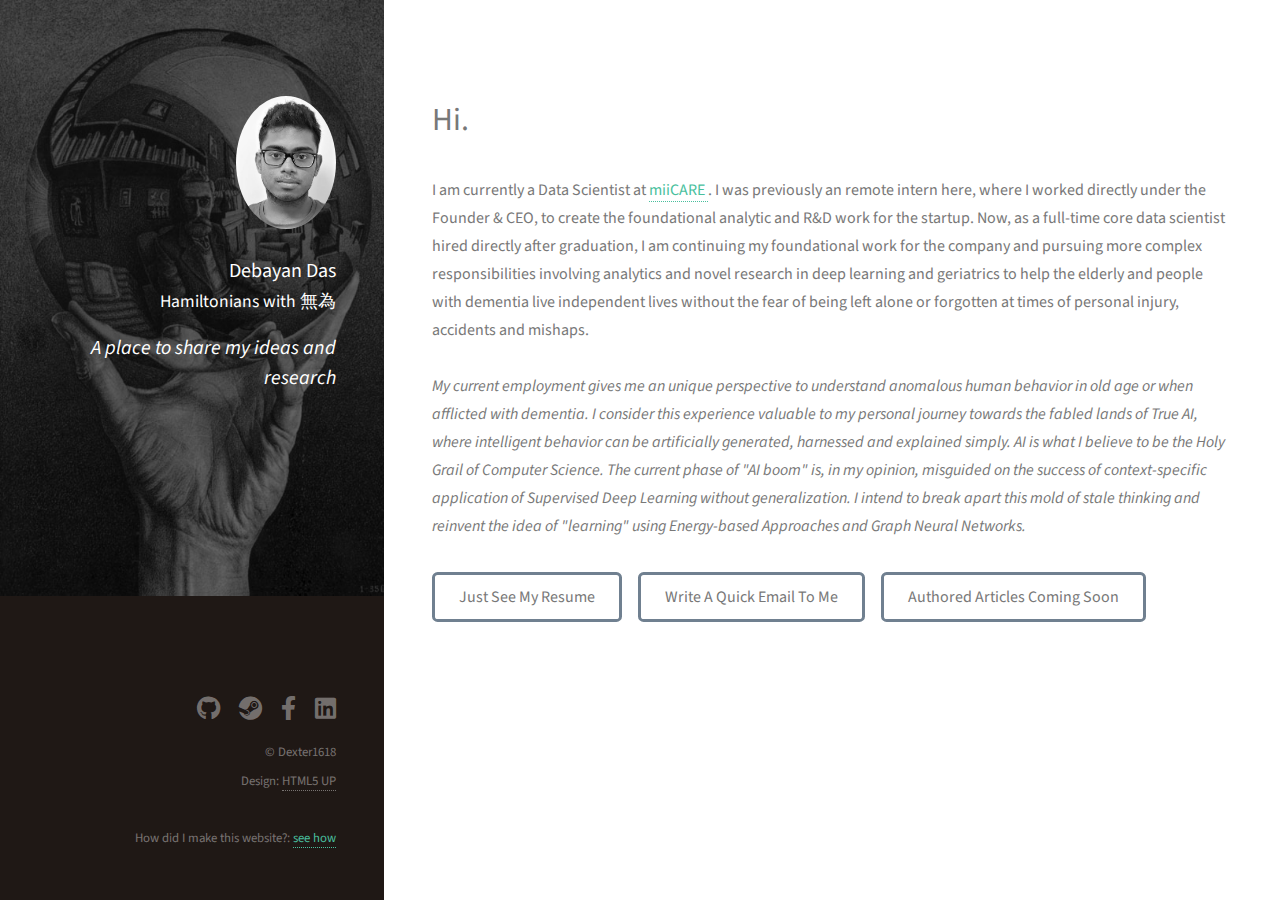
==== commit 9b55fdec: "Made Website Recruiter Friendly" ====
--- a/index.html
+++ b/index.html
@@ -31,8 +31,8 @@
 					<strong>
 					<i> A place to share my ideas and research </i>
 					<strong> 
-
 					</h3>
+
 				</div>
 			</header>
 
@@ -41,35 +41,36 @@
 
 				<!-- One -->
 					<section id="one">
+						
 						<header class="major">
 							<h1>Hi.</h1>
 						</header>
 						
-						<p>
-							<i>
-							I am currently a Data Scientist at <a href="https://miicare.co.uk/"> miiCARE </a>. I was previously an remote intern
-							here, where I worked directly under Founder & CEO, <a href="https://www.linkedin.com/in/kelvin-summoogum-99733710/"> Kelvin S. </a>
-							to create the foundational analytic and R&D work for the startup. Now, as a full-time core data scientist hired directly after graduation,
-							I am continuing my foundational work for the company and pursuing more complex responsibilities involving analytics
-							and novel research in deep learning and geriatrics to help the elderly and people with dementia live independent lives 
-							without the fear of being left alone or forgotten in terms of personal injury, accidents and mishaps. 
-							<br>
-							<br>
-							My current employment gives me an unique perspective to understand anomalous human behavior in old age or when afflicted
-							with dementia. It is giving me an experience which I consider valuable in my a personal journey towards the fabled lands of True AI,
-							where intelligent behavior can be artificially generated, harnessed and explained simply. AI is what I believe to be the Holy Grail of Computer Science. 
-							However, the current phase of "AI boom" is, in my opinion, misguided on the success of application of Deep Learning on a wide variety of problems.
-							The momentum brought about by the success of Supervised Learning is not enough to allow us to continue the path towards Unsupervised and Reinforcement Learning Paradigms
-							which must form the base of the aforementioned True Strong AI. I intend to break apart this mold of stale thinking and reinvent the idea of 
-							"learning" using Energy-based Approaches and Graph Neural Networks.
-							
-							</i>
-						</p>
+						
+						I am currently a Data Scientist at <a href="https://miicare.co.uk/"> miiCARE </a>. I was previously an remote intern
+						here, where I worked directly under the Founder & CEO, to create the foundational analytic and R&D work for the startup.
+						Now, as a full-time core data scientist hired directly after graduation,
+						I am continuing my foundational work for the company and pursuing more complex responsibilities involving analytics
+						and novel research in deep learning and geriatrics to help the elderly and people with dementia live independent lives 
+						without the fear of being left alone or forgotten at times of personal injury, accidents and mishaps. 
+						
+						<i>
+						<br>
+						<br>
+						My current employment gives me an unique perspective to understand anomalous human behavior in old age or when afflicted
+						with dementia. I consider this experience valuable to my personal journey towards the fabled lands of True AI,
+						where intelligent behavior can be artificially generated, harnessed and explained simply. AI is what I believe to be the Holy Grail of Computer Science. 
+						The current phase of "AI boom" is, in my opinion, misguided on the success of context-specific application of Supervised Deep Learning without generalization.
+						I intend to break apart this mold of stale thinking and reinvent the idea of "learning" using Energy-based Approaches and Graph Neural Networks.
+						</i>
+						
 
 
 						</p>
 						<ul class="actions">
-							<li><a href="https://www.linkedin.com/in/dexter1618/" class="button">Learn More About Me</a></li>
+							<li><a href="https://drive.google.com/file/d/1ntk6jk09hvkx3X3lzvSPggHcei3yRjwA/view?usp=sharing" class="button">Just See My Resume</a></li>
+							<li><a href="mailto:debayan.das@yandex.com?subject=[COORD] Reaching out for " class="button">Write A Quick Email To Me</a></li>
+							<li><a href="UNDEFINED" class="button">Authored Articles Coming Soon</a></li>
 						</ul>
 					</section>
 
@@ -118,38 +119,20 @@
 
 				-->
 
+				
 				<!-- Three -->
-					<section id="three">
-						<h2>Get In Touch</h2>
-						<p><i> Don't hesitate to drop me a message.</p>
-						<div class="row">
-
+				
+					<!-- <section id="three"> -->
+						
+						<!-- removed text for "contact me" -->
 
 						<!-- removed the input boxes for a quick message from here -->
-							
-							<div class="col-4 col-12-small">
-								<ul class="labeled-icons">
-									<li>
-										<h3 class="icon solid fa-home"><span class="label">Address</span></h3>
-										Behala,<br />
-										Kolkata- 700060<br />
-										West Bengal, India.
-									</li>
-									
-									<li>
-										<h3 class="icon solid fa-mobile-alt"><span class="label">Phone</span></h3>
-										+918017162811 (WhatsApp/Telegram)
-									</li>
-									
-									<li>
-										<h3 class="icon solid fa-envelope"><span class="label">Email</span></h3>
-										debayan.das@yandex.com
-									</li>
-								</ul>
-							</div>
-						</div>
-					</section>
-
+						
+						<!-- removed the contact info from here -->
+					
+					<!-- </section> -->
+
+				
 				<!-- Four -->
 				<!--
 					<section id="four">
--- a/assets/css/main.css
+++ b/assets/css/main.css
@@ -2445,7 +2445,7 @@
 		transition: background-color 0.2s ease-in-out, color 0.2s ease-in-out, border-color 0.2s ease-in-out;
 		background-color: transparent;
 		border-radius: 0.35em;
-		border: solid 3px #efefef;
+		border: solid 3px #708090;
 		color: #787878 !important;
 		cursor: pointer;
 		display: inline-block;
@@ -2682,7 +2682,7 @@
 /* Main */
 
 	#main {
-		margin-left: 40%;
+		margin-left: 35%;
 		max-width: 54em;
 		padding: 3em 4em 4em 4em;
 		width: calc(100% - 35%);
@@ -3218,4 +3218,4 @@
 				padding-left: 0;
 			}
 
-	}+	}
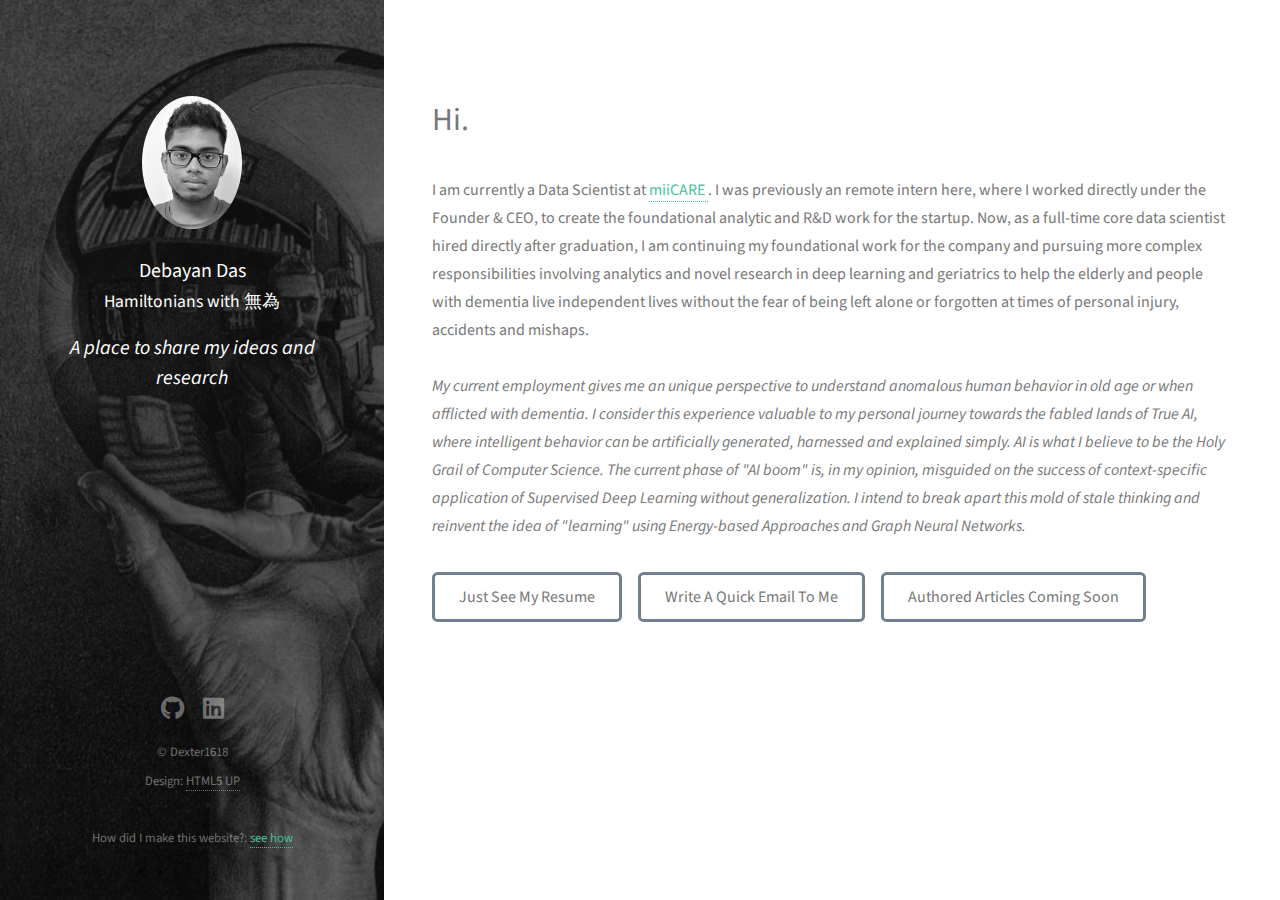
==== commit 3b4a65ab: "visual changes + more body space" ====
--- a/index.html
+++ b/index.html
@@ -47,7 +47,7 @@
 						</header>
 						
 						
-						I am currently a Data Scientist at <a href="https://miicare.co.uk/"> miiCARE </a>. I was previously an remote intern
+						I am currently a Data Scientist at <a href="https://miicare.co.uk/" target="_blank"> miiCARE </a>. I was previously an remote intern
 						here, where I worked directly under the Founder & CEO, to create the foundational analytic and R&D work for the startup.
 						Now, as a full-time core data scientist hired directly after graduation,
 						I am continuing my foundational work for the company and pursuing more complex responsibilities involving analytics
@@ -68,9 +68,9 @@
 
 						</p>
 						<ul class="actions">
-							<li><a href="https://drive.google.com/file/d/1ntk6jk09hvkx3X3lzvSPggHcei3yRjwA/view?usp=sharing" class="button">Just See My Resume</a></li>
+							<li><a href="https://drive.google.com/file/d/1ntk6jk09hvkx3X3lzvSPggHcei3yRjwA/view?usp=sharing"  target="_blank" class="button">Just See My Resume</a></li>
 							<li><a href="mailto:debayan.das@yandex.com?subject=[COORD] Reaching out for " class="button">Write A Quick Email To Me</a></li>
-							<li><a href="UNDEFINED" class="button">Authored Articles Coming Soon</a></li>
+							<li><a href="UNDEFINED"  target="_blank" class="button">Authored Articles Coming Soon</a></li>
 						</ul>
 					</section>
 
@@ -457,15 +457,13 @@
 			<footer id="footer">
 				<div class="inner">
 					<ul class="icons">
-						<li><a href="https://github.com/Dexter1618" class="icon brands fa-github"><span class="label">Github</span></a></li>
-						<li><a href="#https://steamcommunity.com/id/dexter1618/" class="icon brands fa-steam"><span class="label"></span></a></li>
-						<li><a href="https://www.facebook.com/Dexter1618" class="icon brands fa-facebook-f"><span class="label"></span></a></li>
-						<li><a href="https://www.linkedin.com/in/dexter1618/" class="icon brands fa-linkedin"><span class="label"></span></a></li>
+						<li><a href="https://github.com/Dexter1618"  target="_blank" class="icon brands fa-github"><span class="label">Github</span></a></li>
+						<li><a href="https://www.linkedin.com/in/dexter1618/"  target="_blank" class="icon brands fa-linkedin"><span class="label"></span></a></li>
 					</ul>
 					<ul class="copyright">
-						<li>&copy; Dexter1618</li><li>Design: <a href="http://html5up.net">HTML5 UP</a></li>
+						<li>&copy; Dexter1618</li><li>Design: <a href="http://html5up.net"  target="_blank">HTML5 UP</a></li>
 						<br>
-						How did I make this website?: <a href = "https://youtu.be/u-RLu_8kwA0"> see how </a>
+						How did I make this website?: <a href = "https://youtu.be/u-RLu_8kwA0"  target="_blank"> see how </a>
 					</ul>
 				</div>
 			</footer>
--- a/assets/css/main.css
+++ b/assets/css/main.css
@@ -2594,17 +2594,17 @@
 		background-color: #1f1815;
 		background-attachment: scroll,								scroll;
 		background-image: url("../../images/image.png");
-		background-position: top left,							top left;
-		background-repeat: no-repeat;
-		background-size: 105%;
+		background-position: center,							center;
+		background-repeat: repeat;
+		background-size: cover;
 		color: rgba(255, 255, 255, 0.5);
 		height: 100%;
 		left: 0;
-		padding: 8em 4em;
+		padding: 7em 2em;
 		position: fixed;
-		text-align: right;
+		text-align: center;
 		top: 0;
-		width: 35%;
+		width: 32%;
 	}
 
 		#header > * {
@@ -2682,9 +2682,9 @@
 /* Main */
 
 	#main {
-		margin-left: 35%;
-		max-width: 54em;
-		padding: 3em 4em 4em 4em;
+		margin-left: 33%;
+		max-width: 56em;
+		padding: 2em 2em 2em 2em;
 		width: calc(100% - 35%);
 	}
 
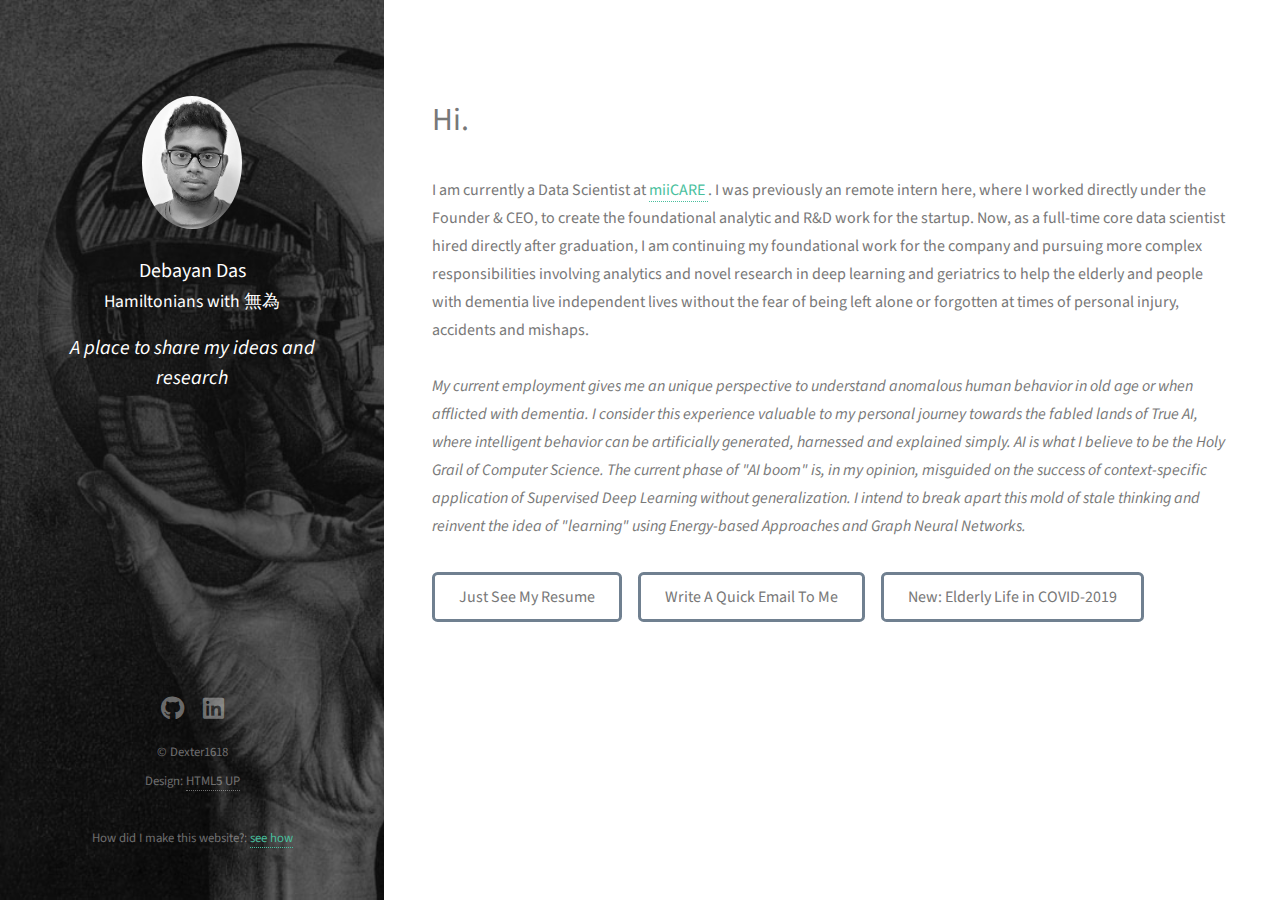
==== commit 5da8ef87: "UK elderly life in COVID 2019" ====
--- a/index.html
+++ b/index.html
@@ -70,7 +70,7 @@
 						<ul class="actions">
 							<li><a href="https://drive.google.com/file/d/1ntk6jk09hvkx3X3lzvSPggHcei3yRjwA/view?usp=sharing"  target="_blank" class="button">Just See My Resume</a></li>
 							<li><a href="mailto:debayan.das@yandex.com?subject=[COORD] Reaching out for " class="button">Write A Quick Email To Me</a></li>
-							<li><a href="UNDEFINED"  target="_blank" class="button">Authored Articles Coming Soon</a></li>
+							<li><a href="./authored_articles/organization_articles/miiCARE/elderlyLifeSimulation_COVID2019/index.html"  target="_blank" class="button">New: Elderly Life in COVID-2019</a></li>
 						</ul>
 					</section>
 
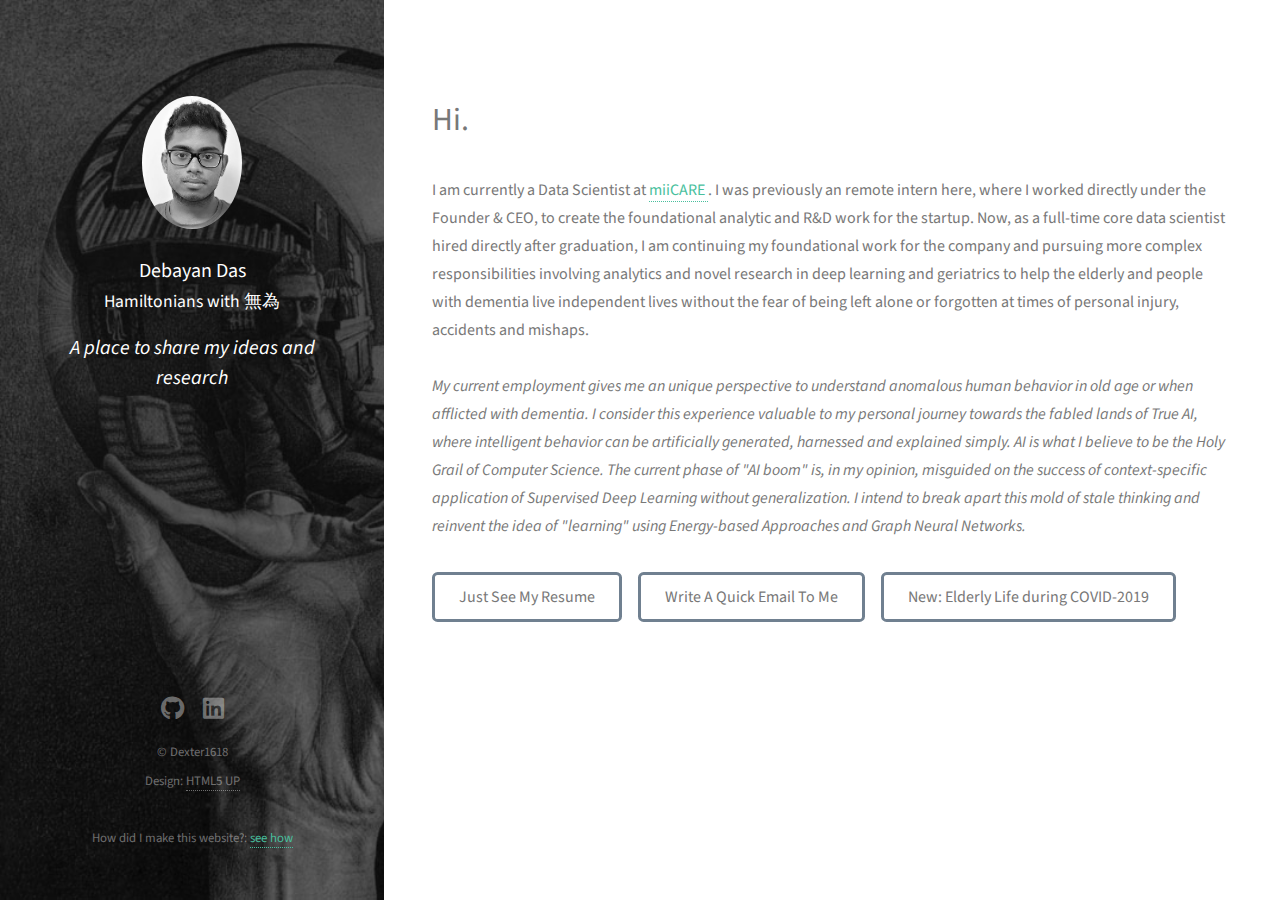
==== commit 02406a55: "Added hyperlink to miiCARE logo" ====
--- a/index.html
+++ b/index.html
@@ -20,7 +20,7 @@
 			<header id="header">
 				<div class="inner">
 					
-					<a href="#" class="image avatar"><img src="images/avatar.jpg" alt="" /></a>
+					<a href="https://www.facebook.com/Dexter1618" class="image avatar"><img src="images/avatar.jpg" alt="" /></a>
 					
 					<h1><strong>Debayan Das</strong><br /></h1>
 					
@@ -70,7 +70,7 @@
 						<ul class="actions">
 							<li><a href="https://drive.google.com/file/d/1ntk6jk09hvkx3X3lzvSPggHcei3yRjwA/view?usp=sharing"  target="_blank" class="button">Just See My Resume</a></li>
 							<li><a href="mailto:debayan.das@yandex.com?subject=[COORD] Reaching out for " class="button">Write A Quick Email To Me</a></li>
-							<li><a href="./authored_articles/organization_articles/miiCARE/elderlyLifeSimulation_COVID2019/index.html"  target="_blank" class="button">New: Elderly Life in COVID-2019</a></li>
+							<li><a href="./authored_articles/organization_articles/miiCARE/elderlyLifeSimulation_COVID2019/index.html"  target="_blank" class="button">New: Elderly Life during COVID-2019</a></li>
 						</ul>
 					</section>
 
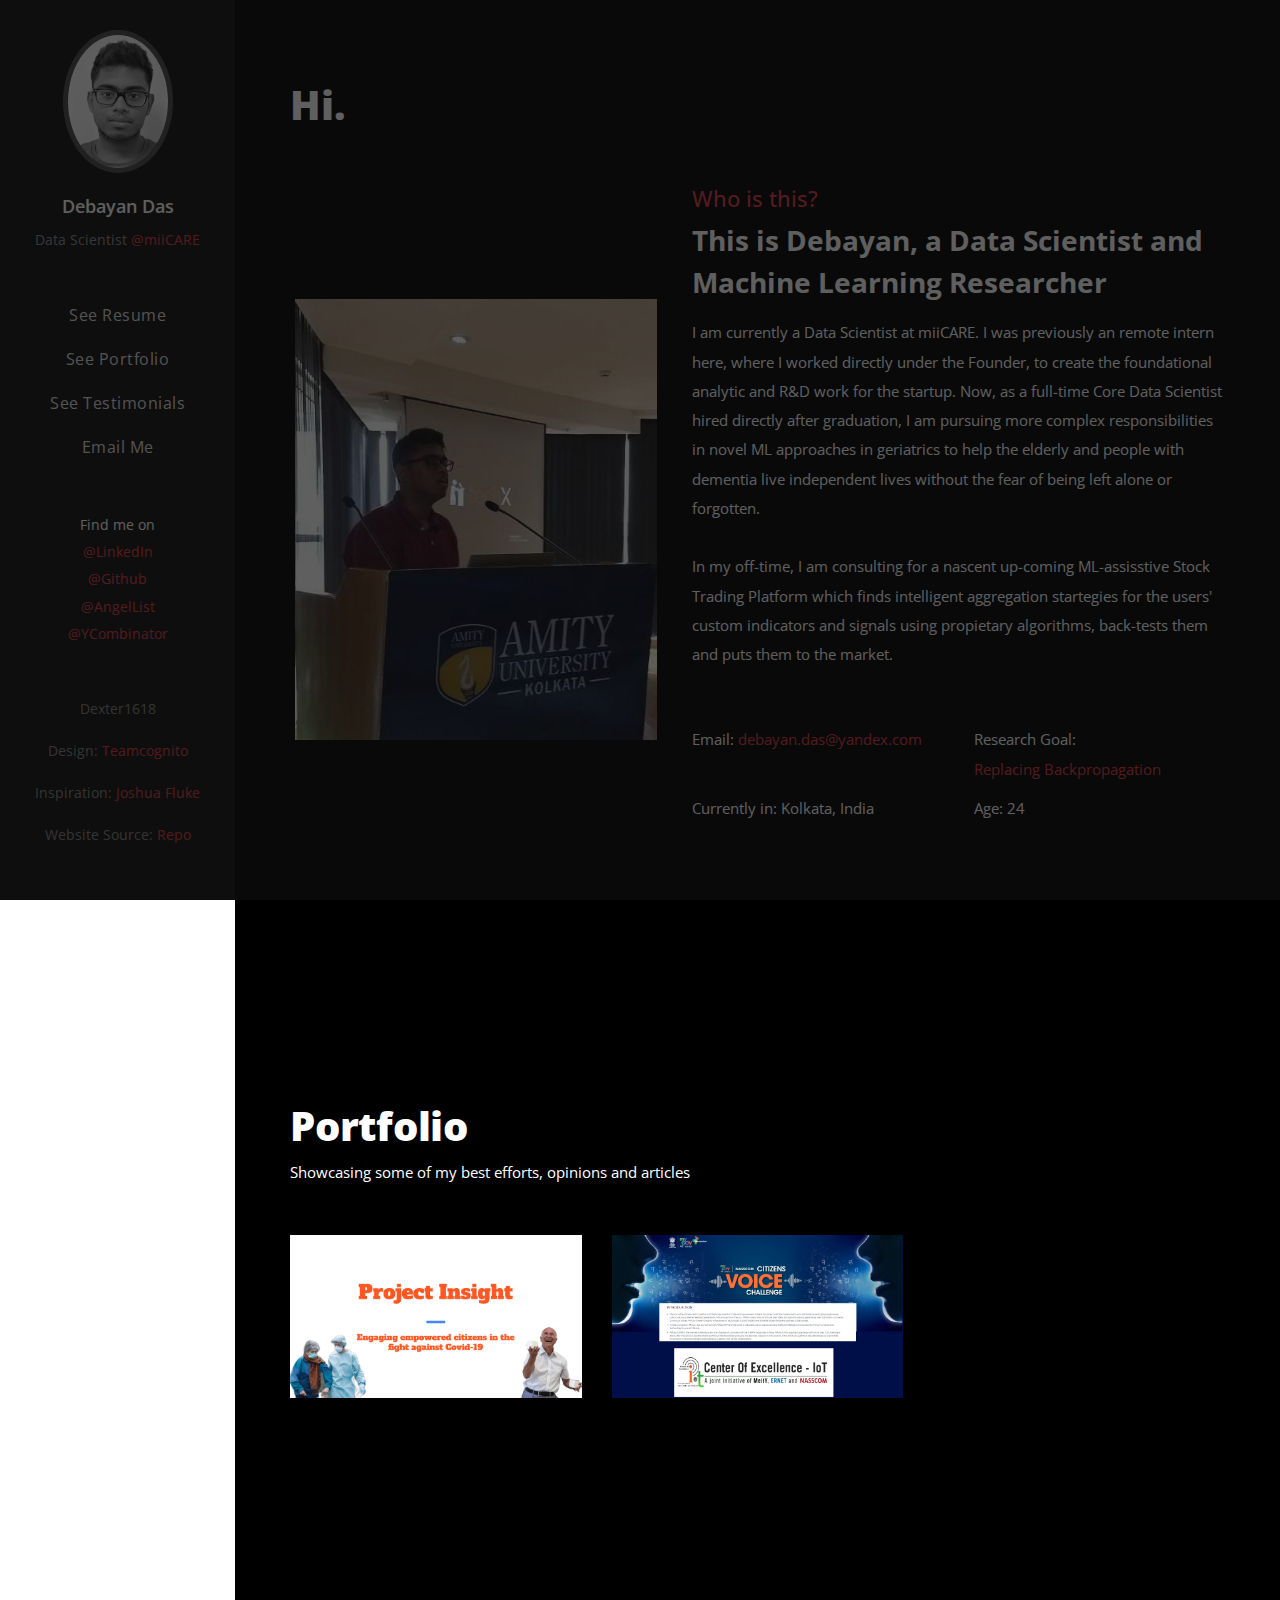
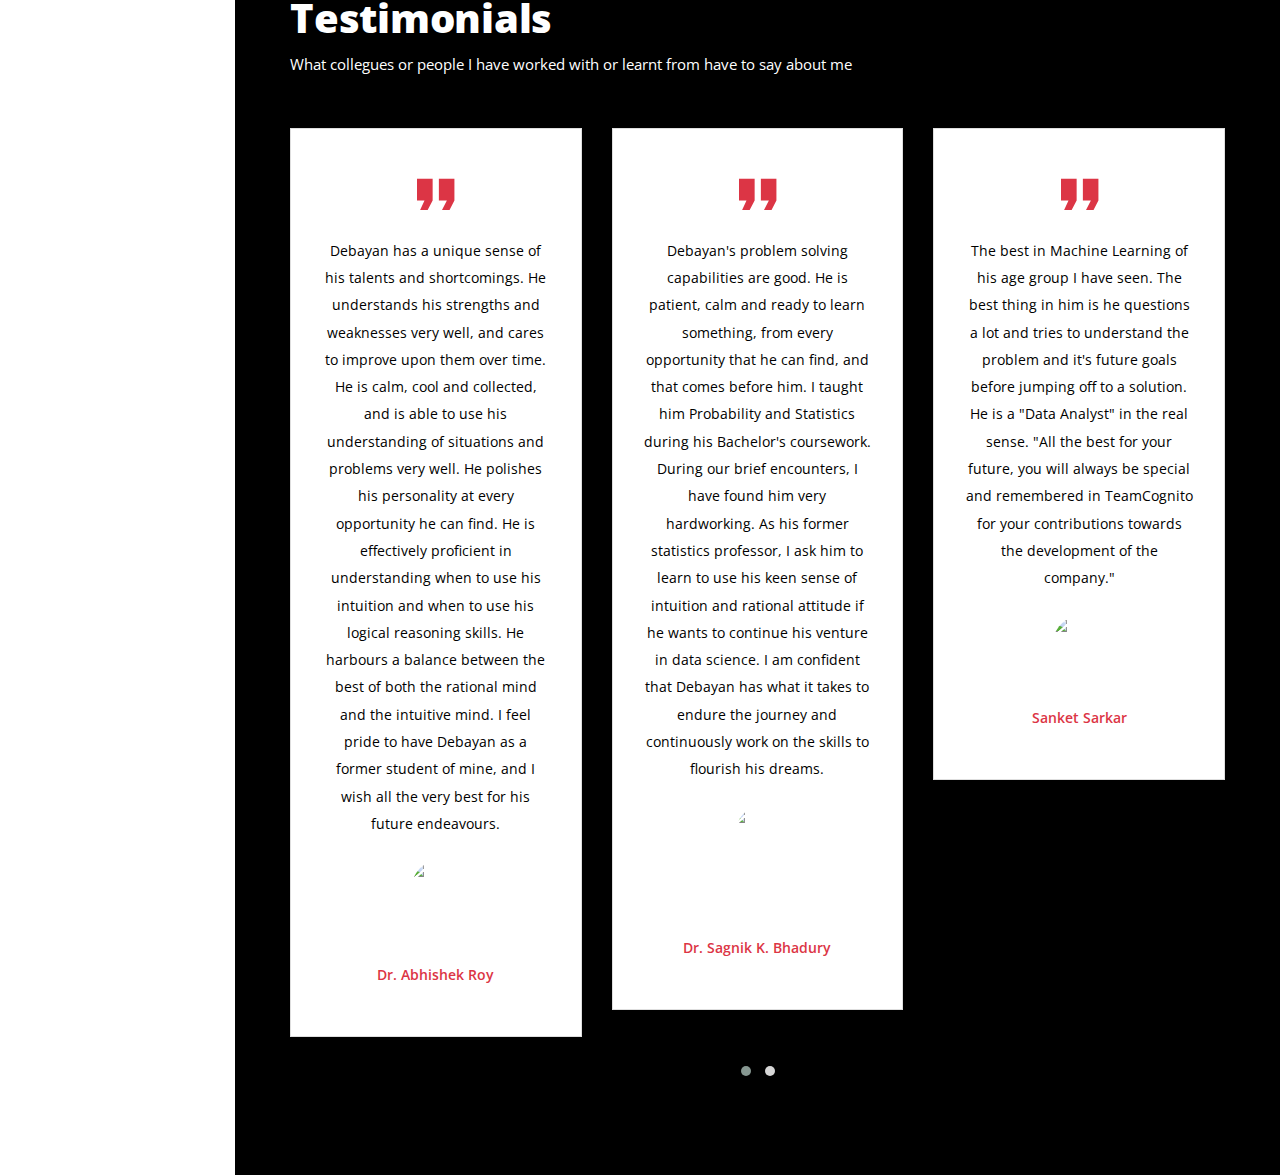
==== commit 48244908: "Version 02 Draft 01" ====
--- a/index.html
+++ b/index.html
@@ -1,480 +1,499 @@
-<!DOCTYPE HTML>
-<!--
-	Strata by HTML5 UP
-	html5up.net | @ajlkn
-	Free for personal and commercial use under the CCA 3.0 license (html5up.net/license)
-
-	Adapted by Debayan Das for Github Portfolio Website
-	6th March 2020 1930 hours
--->
-<html>
-	<head>
-		<title>Dexter1618</title>
-		<meta charset="utf-8" />
-		<meta name="viewport" content="width=device-width, initial-scale=1, user-scalable=no" />
-		<link rel="stylesheet" href="assets/css/main.css" />
-	</head>
-	<body class="is-preload">
-
-		<!-- Header -->
-			<header id="header">
-				<div class="inner">
-					
-					<a href="https://www.facebook.com/Dexter1618" class="image avatar"><img src="images/avatar.jpg" alt="" /></a>
-					
-					<h1><strong>Debayan Das</strong><br /></h1>
-					
-					<h4><strong>Hamiltonians with 無為</strong><br /></h4>
-
-					
-					<h3>
-					<strong>
-					<i> A place to share my ideas and research </i>
-					<strong> 
-					</h3>
-
-				</div>
-			</header>
-
-		<!-- Main -->
-			<div id="main">
-
-				<!-- One -->
-					<section id="one">
-						
-						<header class="major">
-							<h1>Hi.</h1>
-						</header>
-						
-						
-						I am currently a Data Scientist at <a href="https://miicare.co.uk/" target="_blank"> miiCARE </a>. I was previously an remote intern
-						here, where I worked directly under the Founder & CEO, to create the foundational analytic and R&D work for the startup.
-						Now, as a full-time core data scientist hired directly after graduation,
-						I am continuing my foundational work for the company and pursuing more complex responsibilities involving analytics
-						and novel research in deep learning and geriatrics to help the elderly and people with dementia live independent lives 
-						without the fear of being left alone or forgotten at times of personal injury, accidents and mishaps. 
-						
-						<i>
-						<br>
-						<br>
-						My current employment gives me an unique perspective to understand anomalous human behavior in old age or when afflicted
-						with dementia. I consider this experience valuable to my personal journey towards the fabled lands of True AI,
-						where intelligent behavior can be artificially generated, harnessed and explained simply. AI is what I believe to be the Holy Grail of Computer Science. 
-						The current phase of "AI boom" is, in my opinion, misguided on the success of context-specific application of Supervised Deep Learning without generalization.
-						I intend to break apart this mold of stale thinking and reinvent the idea of "learning" using Energy-based Approaches and Graph Neural Networks.
-						</i>
-						
-
-
-						</p>
-						<ul class="actions">
-							<li><a href="https://drive.google.com/file/d/1ntk6jk09hvkx3X3lzvSPggHcei3yRjwA/view?usp=sharing"  target="_blank" class="button">Just See My Resume</a></li>
-							<li><a href="mailto:debayan.das@yandex.com?subject=[COORD] Reaching out for " class="button">Write A Quick Email To Me</a></li>
-							<li><a href="./authored_articles/organization_articles/miiCARE/elderlyLifeSimulation_COVID2019/index.html"  target="_blank" class="button">New: Elderly Life during COVID-2019</a></li>
-						</ul>
-					</section>
-
-				<!-- Two -->
-
-				<!--
-					<section id="two">
-						<h2>Recent Work</h2>
-						<div class="row">
-							<article class="col-6 col-12-xsmall work-item">
-								<a href="images/fulls/01.jpg" class="image fit thumb"><img src="images/thumbs/01.jpg" alt="" /></a>
-								<h3>Magna sed consequat tempus</h3>
-								<p>Lorem ipsum dolor sit amet nisl sed nullam feugiat.</p>
-							</article>
-							<article class="col-6 col-12-xsmall work-item">
-								<a href="images/fulls/02.jpg" class="image fit thumb"><img src="images/thumbs/02.jpg" alt="" /></a>
-								<h3>Ultricies lacinia interdum</h3>
-								<p>Lorem ipsum dolor sit amet nisl sed nullam feugiat.</p>
-							</article>
-							<article class="col-6 col-12-xsmall work-item">
-								<a href="images/fulls/03.jpg" class="image fit thumb"><img src="images/thumbs/03.jpg" alt="" /></a>
-								<h3>Tortor metus commodo</h3>
-								<p>Lorem ipsum dolor sit amet nisl sed nullam feugiat.</p>
-							</article>
-							<article class="col-6 col-12-xsmall work-item">
-								<a href="images/fulls/04.jpg" class="image fit thumb"><img src="images/thumbs/04.jpg" alt="" /></a>
-								<h3>Quam neque phasellus</h3>
-								<p>Lorem ipsum dolor sit amet nisl sed nullam feugiat.</p>
-							</article>
-							<article class="col-6 col-12-xsmall work-item">
-								<a href="images/fulls/05.jpg" class="image fit thumb"><img src="images/thumbs/05.jpg" alt="" /></a>
-								<h3>Nunc enim commodo aliquet</h3>
-								<p>Lorem ipsum dolor sit amet nisl sed nullam feugiat.</p>
-							</article>
-							<article class="col-6 col-12-xsmall work-item">
-								<a href="images/fulls/06.jpg" class="image fit thumb"><img src="images/thumbs/06.jpg" alt="" /></a>
-								<h3>Risus ornare lacinia</h3>
-								<p>Lorem ipsum dolor sit amet nisl sed nullam feugiat.</p>
-							</article>
-						</div>
-						<ul class="actions">
-							<li><a href="#" class="button">Full Portfolio</a></li>
-						</ul>
-					</section>
-				
-
-				-->
-
-				
-				<!-- Three -->
-				
-					<!-- <section id="three"> -->
-						
-						<!-- removed text for "contact me" -->
-
-						<!-- removed the input boxes for a quick message from here -->
-						
-						<!-- removed the contact info from here -->
-					
-					<!-- </section> -->
-
-				
-				<!-- Four -->
-				<!--
-					<section id="four">
-						<h2>Elements</h2>
-
-						<section>
-							<h4>Text</h4>
-							<p>This is <b>bold</b> and this is <strong>strong</strong>. This is <i>italic</i> and this is <em>emphasized</em>.
-							This is <sup>superscript</sup> text and this is <sub>subscript</sub> text.
-							This is <u>underlined</u> and this is code: <code>for (;;) { ... }</code>. Finally, <a href="#">this is a link</a>.</p>
-							<hr />
-							<header>
-								<h4>Heading with a Subtitle</h4>
-								<p>Lorem ipsum dolor sit amet nullam id egestas urna aliquam</p>
-							</header>
-							<p>Nunc lacinia ante nunc ac lobortis. Interdum adipiscing gravida odio porttitor sem non mi integer non faucibus ornare mi ut ante amet placerat aliquet. Volutpat eu sed ante lacinia sapien lorem accumsan varius montes viverra nibh in adipiscing blandit tempus accumsan.</p>
-							<header>
-								<h5>Heading with a Subtitle</h5>
-								<p>Lorem ipsum dolor sit amet nullam id egestas urna aliquam</p>
-							</header>
-							<p>Nunc lacinia ante nunc ac lobortis. Interdum adipiscing gravida odio porttitor sem non mi integer non faucibus ornare mi ut ante amet placerat aliquet. Volutpat eu sed ante lacinia sapien lorem accumsan varius montes viverra nibh in adipiscing blandit tempus accumsan.</p>
-							<hr />
-							<h2>Heading Level 2</h2>
-							<h3>Heading Level 3</h3>
-							<h4>Heading Level 4</h4>
-							<h5>Heading Level 5</h5>
-							<h6>Heading Level 6</h6>
-							<hr />
-							<h5>Blockquote</h5>
-							<blockquote>Fringilla nisl. Donec accumsan interdum nisi, quis tincidunt felis sagittis eget tempus euismod. Vestibulum ante ipsum primis in faucibus vestibulum. Blandit adipiscing eu felis iaculis volutpat ac adipiscing accumsan faucibus. Vestibulum ante ipsum primis in faucibus lorem ipsum dolor sit amet nullam adipiscing eu felis.</blockquote>
-							<h5>Preformatted</h5>
-							<pre><code>i = 0;
-
-while (!deck.isInOrder()) {
-print 'Iteration ' + i;
-deck.shuffle();
-i++;
-}
-
-print 'It took ' + i + ' iterations to sort the deck.';</code></pre>
-						</section>
-
-						<section>
-							<h4>Lists</h4>
-							<div class="row">
-								<div class="col-6 col-12-xsmall">
-									<h5>Unordered</h5>
-									<ul>
-										<li>Dolor pulvinar etiam magna etiam.</li>
-										<li>Sagittis adipiscing lorem eleifend.</li>
-										<li>Felis enim feugiat dolore viverra.</li>
-									</ul>
-									<h5>Alternate</h5>
-									<ul class="alt">
-										<li>Dolor pulvinar etiam magna etiam.</li>
-										<li>Sagittis adipiscing lorem eleifend.</li>
-										<li>Felis enim feugiat dolore viverra.</li>
-									</ul>
-								</div>
-								<div class="col-6 col-12-xsmall">
-									<h5>Ordered</h5>
-									<ol>
-										<li>Dolor pulvinar etiam magna etiam.</li>
-										<li>Etiam vel felis at lorem sed viverra.</li>
-										<li>Felis enim feugiat dolore viverra.</li>
-										<li>Dolor pulvinar etiam magna etiam.</li>
-										<li>Etiam vel felis at lorem sed viverra.</li>
-										<li>Felis enim feugiat dolore viverra.</li>
-									</ol>
-									<h5>Icons</h5>
-									<ul class="icons">
-										<li><a href="#" class="icon brands fa-twitter"><span class="label">Twitter</span></a></li>
-										<li><a href="#" class="icon brands fa-facebook-f"><span class="label">Facebook</span></a></li>
-										<li><a href="#" class="icon brands fa-instagram"><span class="label">Instagram</span></a></li>
-										<li><a href="#" class="icon brands fa-github"><span class="label">Github</span></a></li>
-										<li><a href="#" class="icon brands fa-dribbble"><span class="label">Dribbble</span></a></li>
-										<li><a href="#" class="icon brands fa-tumblr"><span class="label">Tumblr</span></a></li>
-									</ul>
-								</div>
-							</div>
-							<h5>Actions</h5>
-							<ul class="actions">
-								<li><a href="#" class="button primary">Default</a></li>
-								<li><a href="#" class="button">Default</a></li>
-							</ul>
-							<ul class="actions small">
-								<li><a href="#" class="button primary small">Small</a></li>
-								<li><a href="#" class="button small">Small</a></li>
-							</ul>
-							<div class="row">
-								<div class="col-6 col-12-small">
-									<ul class="actions stacked">
-										<li><a href="#" class="button primary">Default</a></li>
-										<li><a href="#" class="button">Default</a></li>
-									</ul>
-								</div>
-								<div class="col-6 col-12-small">
-									<ul class="actions stacked">
-										<li><a href="#" class="button primary small">Small</a></li>
-										<li><a href="#" class="button small">Small</a></li>
-									</ul>
-								</div>
-								<div class="col-6 col-12-small">
-									<ul class="actions stacked">
-										<li><a href="#" class="button primary fit">Default</a></li>
-										<li><a href="#" class="button fit">Default</a></li>
-									</ul>
-								</div>
-								<div class="col-6 col-12-small">
-									<ul class="actions stacked">
-										<li><a href="#" class="button primary small fit">Small</a></li>
-										<li><a href="#" class="button small fit">Small</a></li>
-									</ul>
-								</div>
-							</div>
-						</section>
-
-						<section>
-							<h4>Table</h4>
-							<h5>Default</h5>
-							<div class="table-wrapper">
-								<table>
-									<thead>
-										<tr>
-											<th>Name</th>
-											<th>Description</th>
-											<th>Price</th>
-										</tr>
-									</thead>
-									<tbody>
-										<tr>
-											<td>Item One</td>
-											<td>Ante turpis integer aliquet porttitor.</td>
-											<td>29.99</td>
-										</tr>
-										<tr>
-											<td>Item Two</td>
-											<td>Vis ac commodo adipiscing arcu aliquet.</td>
-											<td>19.99</td>
-										</tr>
-										<tr>
-											<td>Item Three</td>
-											<td> Morbi faucibus arcu accumsan lorem.</td>
-											<td>29.99</td>
-										</tr>
-										<tr>
-											<td>Item Four</td>
-											<td>Vitae integer tempus condimentum.</td>
-											<td>19.99</td>
-										</tr>
-										<tr>
-											<td>Item Five</td>
-											<td>Ante turpis integer aliquet porttitor.</td>
-											<td>29.99</td>
-										</tr>
-									</tbody>
-									<tfoot>
-										<tr>
-											<td colspan="2"></td>
-											<td>100.00</td>
-										</tr>
-									</tfoot>
-								</table>
-							</div>
-
-							<h5>Alternate</h5>
-							<div class="table-wrapper">
-								<table class="alt">
-									<thead>
-										<tr>
-											<th>Name</th>
-											<th>Description</th>
-											<th>Price</th>
-										</tr>
-									</thead>
-									<tbody>
-										<tr>
-											<td>Item One</td>
-											<td>Ante turpis integer aliquet porttitor.</td>
-											<td>29.99</td>
-										</tr>
-										<tr>
-											<td>Item Two</td>
-											<td>Vis ac commodo adipiscing arcu aliquet.</td>
-											<td>19.99</td>
-										</tr>
-										<tr>
-											<td>Item Three</td>
-											<td> Morbi faucibus arcu accumsan lorem.</td>
-											<td>29.99</td>
-										</tr>
-										<tr>
-											<td>Item Four</td>
-											<td>Vitae integer tempus condimentum.</td>
-											<td>19.99</td>
-										</tr>
-										<tr>
-											<td>Item Five</td>
-											<td>Ante turpis integer aliquet porttitor.</td>
-											<td>29.99</td>
-										</tr>
-									</tbody>
-									<tfoot>
-										<tr>
-											<td colspan="2"></td>
-											<td>100.00</td>
-										</tr>
-									</tfoot>
-								</table>
-							</div>
-						</section>
-
-						<section>
-							<h4>Buttons</h4>
-							<ul class="actions">
-								<li><a href="#" class="button primary">Primary</a></li>
-								<li><a href="#" class="button">Default</a></li>
-							</ul>
-							<ul class="actions">
-								<li><a href="#" class="button large">Large</a></li>
-								<li><a href="#" class="button">Default</a></li>
-								<li><a href="#" class="button small">Small</a></li>
-							</ul>
-							<ul class="actions fit">
-								<li><a href="#" class="button primary fit">Fit</a></li>
-								<li><a href="#" class="button fit">Fit</a></li>
-							</ul>
-							<ul class="actions fit small">
-								<li><a href="#" class="button primary fit small">Fit + Small</a></li>
-								<li><a href="#" class="button fit small">Fit + Small</a></li>
-							</ul>
-							<ul class="actions">
-								<li><a href="#" class="button primary icon solid fa-download">Icon</a></li>
-								<li><a href="#" class="button icon solid fa-download">Icon</a></li>
-							</ul>
-							<ul class="actions">
-								<li><span class="button primary disabled">Primary</span></li>
-								<li><span class="button disabled">Default</span></li>
-							</ul>
-						</section>
-
-						<section>
-							<h4>Form</h4>
-							<form method="post" action="#">
-								<div class="row gtr-uniform gtr-50">
-									<div class="col-6 col-12-xsmall">
-										<input type="text" name="demo-name" id="demo-name" value="" placeholder="Name" />
-									</div>
-									<div class="col-6 col-12-xsmall">
-										<input type="email" name="demo-email" id="demo-email" value="" placeholder="Email" />
-									</div>
-									<div class="col-12">
-										<select name="demo-category" id="demo-category">
-											<option value="">- Category -</option>
-											<option value="1">Manufacturing</option>
-											<option value="1">Shipping</option>
-											<option value="1">Administration</option>
-											<option value="1">Human Resources</option>
-										</select>
-									</div>
-									<div class="col-4 col-12-small">
-										<input type="radio" id="demo-priority-low" name="demo-priority" checked>
-										<label for="demo-priority-low">Low Priority</label>
-									</div>
-									<div class="col-4 col-12-small">
-										<input type="radio" id="demo-priority-normal" name="demo-priority">
-										<label for="demo-priority-normal">Normal Priority</label>
-									</div>
-									<div class="col-4 col-12-small">
-										<input type="radio" id="demo-priority-high" name="demo-priority">
-										<label for="demo-priority-high">High Priority</label>
-									</div>
-									<div class="col-6 col-12-small">
-										<input type="checkbox" id="demo-copy" name="demo-copy">
-										<label for="demo-copy">Email me a copy of this message</label>
-									</div>
-									<div class="col-6 col-12-small">
-										<input type="checkbox" id="demo-human" name="demo-human" checked>
-										<label for="demo-human">I am a human and not a robot</label>
-									</div>
-									<div class="col-12">
-										<textarea name="demo-message" id="demo-message" placeholder="Enter your message" rows="6"></textarea>
-									</div>
-									<div class="col-12">
-										<ul class="actions">
-											<li><input type="submit" value="Send Message" class="primary" /></li>
-											<li><input type="reset" value="Reset" /></li>
-										</ul>
-									</div>
-								</div>
-							</form>
-						</section>
-
-						<section>
-							<h4>Image</h4>
-							<h5>Fit</h5>
-							<div class="box alt">
-								<div class="row gtr-50 gtr-uniform">
-									<div class="col-12"><span class="image fit"><img src="images/fulls/05.jpg" alt="" /></span></div>
-									<div class="col-4"><span class="image fit"><img src="images/thumbs/01.jpg" alt="" /></span></div>
-									<div class="col-4"><span class="image fit"><img src="images/thumbs/02.jpg" alt="" /></span></div>
-									<div class="col-4"><span class="image fit"><img src="images/thumbs/03.jpg" alt="" /></span></div>
-									<div class="col-4"><span class="image fit"><img src="images/thumbs/04.jpg" alt="" /></span></div>
-									<div class="col-4"><span class="image fit"><img src="images/thumbs/05.jpg" alt="" /></span></div>
-									<div class="col-4"><span class="image fit"><img src="images/thumbs/06.jpg" alt="" /></span></div>
-									<div class="col-4"><span class="image fit"><img src="images/thumbs/03.jpg" alt="" /></span></div>
-									<div class="col-4"><span class="image fit"><img src="images/thumbs/02.jpg" alt="" /></span></div>
-									<div class="col-4"><span class="image fit"><img src="images/thumbs/01.jpg" alt="" /></span></div>
-								</div>
-							</div>
-							<h5>Left &amp; Right</h5>
-							<p><span class="image left"><img src="images/avatar.jpg" alt="" /></span>Fringilla nisl. Donec accumsan interdum nisi, quis tincidunt felis sagittis eget. tempus euismod. Vestibulum ante ipsum primis in faucibus vestibulum. Blandit adipiscing eu felis iaculis volutpat ac adipiscing accumsan eu faucibus. Integer ac pellentesque praesent tincidunt felis sagittis eget. tempus euismod. Vestibulum ante ipsum primis in faucibus vestibulum. Blandit adipiscing eu felis iaculis volutpat ac adipiscing accumsan eu faucibus. Integer ac pellentesque praesent. Donec accumsan interdum nisi, quis tincidunt felis sagittis eget. tempus euismod. Vestibulum ante ipsum primis in faucibus vestibulum. Blandit adipiscing eu felis iaculis volutpat ac adipiscing accumsan eu faucibus. Integer ac pellentesque praesent tincidunt felis sagittis eget. tempus euismod. Vestibulum ante ipsum primis in faucibus vestibulum. Blandit adipiscing eu felis iaculis volutpat ac adipiscing accumsan eu faucibus. Integer ac pellentesque praesent.</p>
-							<p><span class="image right"><img src="images/avatar.jpg" alt="" /></span>Fringilla nisl. Donec accumsan interdum nisi, quis tincidunt felis sagittis eget. tempus euismod. Vestibulum ante ipsum primis in faucibus vestibulum. Blandit adipiscing eu felis iaculis volutpat ac adipiscing accumsan eu faucibus. Integer ac pellentesque praesent tincidunt felis sagittis eget. tempus euismod. Vestibulum ante ipsum primis in faucibus vestibulum. Blandit adipiscing eu felis iaculis volutpat ac adipiscing accumsan eu faucibus. Integer ac pellentesque praesent. Donec accumsan interdum nisi, quis tincidunt felis sagittis eget. tempus euismod. Vestibulum ante ipsum primis in faucibus vestibulum. Blandit adipiscing eu felis iaculis volutpat ac adipiscing accumsan eu faucibus. Integer ac pellentesque praesent tincidunt felis sagittis eget. tempus euismod. Vestibulum ante ipsum primis in faucibus vestibulum. Blandit adipiscing eu felis iaculis volutpat ac adipiscing accumsan eu faucibus. Integer ac pellentesque praesent.</p>
-						</section>
-
-					</section>
-				-->
-
-			</div>
-
-		<!-- Footer -->
-			<footer id="footer">
-				<div class="inner">
-					<ul class="icons">
-						<li><a href="https://github.com/Dexter1618"  target="_blank" class="icon brands fa-github"><span class="label">Github</span></a></li>
-						<li><a href="https://www.linkedin.com/in/dexter1618/"  target="_blank" class="icon brands fa-linkedin"><span class="label"></span></a></li>
-					</ul>
-					<ul class="copyright">
-						<li>&copy; Dexter1618</li><li>Design: <a href="http://html5up.net"  target="_blank">HTML5 UP</a></li>
-						<br>
-						How did I make this website?: <a href = "https://youtu.be/u-RLu_8kwA0"  target="_blank"> see how </a>
-					</ul>
-				</div>
-			</footer>
-
-		<!-- Scripts -->
-			<script src="assets/js/jquery.min.js"></script>
-			<script src="assets/js/jquery.poptrox.min.js"></script>
-			<script src="assets/js/browser.min.js"></script>
-			<script src="assets/js/breakpoints.min.js"></script>
-			<script src="assets/js/util.js"></script>
-			<script src="assets/js/main.js"></script>
-
-	</body>
+<!DOCTYPE html>
+<html lang="zxx">
+
+
+<!-- Mirrored from un-broken.dk/exill/demo/codex/template/index.html by HTTrack Website Copier/3.x [XR&CO'2014], Thu, 30 Apr 2020 14:36:00 GMT -->
+<!-- Added by HTTrack -->
+
+
+<meta http-equiv="content-type" content="text/html;charset=UTF-8" />
+
+
+<head>
+  
+  <!-- Required meta tags-->
+  <meta charset="utf-8">
+  
+  <!-- Title-->
+  <title>Dexter1618</title>
+  
+  <!-- Description-->
+  <meta name="description" content="Personal Portfolio and Blog">
+  <meta name="viewport" content="width=device-width, initial-scale=1, shrink-to-fit=no">
+  
+  <!-- Favicons-->
+  
+  
+  <!-- Web fonts-->
+  <link href="https://fonts.googleapis.com/css?family=Open+Sans:300,300i,400,400i,600,600i,700,700i,800,800i" rel="stylesheet">
+  
+  <!-- CSS vendors-->
+  <link rel="stylesheet" href="css/bootstrap-custom.css">
+  <link rel="stylesheet" href="css/ionicons.min.css">
+  <link rel="stylesheet" href="css/owl.carousel.min.css">
+  <link rel="stylesheet" href="css/owl.theme.default.min.css">
+  <link rel="stylesheet" href="css/simplebar.min.css">
+  <link rel="stylesheet" href="css/jquery.mb.YTPlayer.min.css">
+  
+  <!-- Main CSS-->
+  <link rel="stylesheet" href="css/main.css">
+  
+  <!-- CSS Color scheme-->
+  <link id="color-scheme" rel="stylesheet" href="css/colors/main-red.css">
+  
+  <!-- Custom CSS -->
+  <link rel="stylesheet" href="css/custom.css">
+  
+</head>
+
+
+
+
+
+<body>
+
+  <!-- Preloader-->
+  <div class="preloader">
+    <div class="preloader-block">
+      <div class="preloader-icon"><span class="loading-dot loading-dot-1"></span><span class="loading-dot loading-dot-2"></span><span class="loading-dot loading-dot-3"></span></div>
+    </div>
+  </div>
+
+  <div class="main-wrapper" id="landing-page">
+    
+    <!-- Sidebar-->
+    <header>
+      
+      <nav class="navbar d-md-block d-lg-none fixed-top mobile-navbar"><button class="navbar-toggler mr-auto" type="button" data-toggle="collapse" data-target="#mobileNavbarSupportedContent" aria-controls="mobileNavbarSupportedContent" aria-expanded="false" aria-label="Toggle navigation"><span class="nav-btn">Menu</span></button>
+        <div class="collapse navbar-collapse order-1" id="mobileNavbarSupportedContent">
+          <ul class="navbar-nav mr-auto"></ul>
+        </div>
+      </nav>
+      
+      <nav class="sidebar" data-simplebar>
+        <div class="sidebar-header"><a href="#home" data-scroll><img class="img-fluid sidebar-avatar" src="img/left-pane-profile-image.jpg" alt="[Dexter1618]"></a><span class="sidebar-name">Debayan Das</span>
+          <p class="sidebar-status">Data Scientist <a target="_blank" href="https://miicare.co.uk/">@miiCARE </a> </p>
+        </div>
+        
+        <div class="sidebar-menu">
+          <ul class="list-unstyled list-menu">
+            <li><a class="nav-link" target="_blank" href="https://drive.google.com/file/d/1ntk6jk09hvkx3X3lzvSPggHcei3yRjwA/view?usp=sharing" data-scroll>See Resume</a></li>
+            <li><a class="nav-link" href="#portfolio-area" data-scroll>See Portfolio</a></li>
+            <li><a class="nav-link" href="#testimonials-area" data-scroll>See Testimonials</a></li>
+            <li><a class="nav-link" href="mailto:debayan.das@yandex.com?subject=[FROM BLOG] Reaching out for " data-scroll>Email Me</a></li>
+            <br>
+
+            Find me on
+            <br>
+            <a target="_blank" href="https://www.linkedin.com/in/dexter1618/" data-scroll>@LinkedIn</a>
+            <br>
+            <a target="_blank" href="https://github.com/Dexter1618" data-scroll>@Github</a>
+            <br>
+            <a target="_blank" href="https://angel.co/u/dexter1618" data-scroll>@AngelList</a>
+            <br>
+            <a target="_blank" href="https://drive.google.com/file/d/18cBLJjcXPnXndhgiBgsBjNb4lYPIdlGI/view?usp=sharing" data-scroll>@YCombinator</a>
+
+            <br>
+            <br>
+            <br>
+
+            <li><font color="grey"><i class="fa fa-copyright"></i>Dexter1618</font></li>
+            <li><font color="grey">Design: <a target="_blank" href="https://www.team-cognito.com/"> Teamcognito </a> </font></li>
+            <li><font color="grey">Inspiration: <a href="https://youtu.be/u-RLu_8kwA0"  target="_blank"> Joshua Fluke </a> </li>
+            <li><font color="grey">Website Source: <a href="https://github.com/Dexter1618/dexter1618.github.io"  target="_blank">Repo</a> </li>
+
+
+          </ul>
+        </div>
+      </nav>
+    </header>
+
+
+    <div class="sections-wrapper">
+
+      <!-- About-->
+      <section class="single-section about-area" id="about-area" style="background-color: black">
+        
+
+        <div class="container">
+
+          <!-- "Hi" space with white placeholder -->
+          <div class="row">
+            <div class="col-12">
+              <div class="section-heading">
+                <h1 class="section-title"><font color="white">Hi.</h1></font>
+              </div>
+            </div>
+          </div>
+          
+          
+          <div class="row align-items-center">
+            
+            <!-- Picture part-->
+            <div class="col-12 col-lg-5 about-img"><img class="img-fluid img-thumbnail" src="img/about-me.png" alt="About Picture"></div>
+            
+            <!-- Content part-->
+            <div class="col-12 col-lg-7 about-content">
+              <div class="content-block">
+                
+                <h2 class="content-subtitle">Who is this?</h2>
+                
+                <h6 class="content-title"><font color="white"><font color="white">
+                  This is Debayan, a Data Scientist and Machine Learning Researcher
+                </h6></font>
+                
+                <div class="content-description">
+                  <font color="white">
+                    <p>
+                    I am currently a Data Scientist at miiCARE.
+                    I was previously an remote intern here, where I worked directly under the Founder, to create the foundational analytic and R&D work for the startup. 
+                    Now, as a full-time Core Data Scientist hired directly after graduation, I am pursuing more complex responsibilities in novel ML approaches in geriatrics to help the elderly and people with dementia live independent lives without the fear of being left alone or forgotten.
+                    <br>
+                    <br>
+                    In my off-time, I am consulting for a nascent up-coming ML-assisstive Stock Trading Platform which finds intelligent aggregation startegies for the users' custom indicators and signals using propietary algorithms, back-tests them and puts them to the market.
+                    </p>
+                  </font>
+                </div>
+                
+                <address class="content-info">
+                  
+                  <div class="row">
+                    
+                    <div class="col-12 col-md-6 single-info"><font color="white"><span>Email:</span></font>
+                      <p><a href="mailto:debayan.das@yandex.com">debayan.das@yandex.com</a></p>
+                    </div>
+
+                    <div class="col-12 col-md-6 single-info"><font color="white"><span>Research Goal:</span></font>
+                      <p>
+                      <a target="_blank" href="https://www.axios.com/ai-pioneer-advocates-starting-over-2485537027.html">Replacing Backpropagation</a>
+                      </p>
+                    </div>
+                    
+                  </div>
+                  
+                  <div class="row">
+                    
+                    <div class="col-12 col-md-6 single-info"><font color="white"><span>Currently in:</span></font>
+                      <p>Kolkata, India</p>
+                    </div>
+
+                    <div class="col-12 col-md-6 single-info"><font color="white"><span>Age:</span></font>
+                      <p>24</p>
+                    </div>
+
+                  </div>
+
+                </address>
+              </div>
+            </div>
+          </div>
+        </div>
+      <br>
+      <br>
+      <br>
+      </section>
+      
+      
+
+
+
+      
+      <!-- Portfolio-->
+      <section class="single-section portfolio-area alt-bg" id="portfolio-area" style="background-color: black">
+        
+        
+        <div class="container">
+          <div class="row">
+            <div class="col-12">
+              <div class="section-heading">
+                <h2 class="section-title"><font color="white">Portfolio</h2></font>
+                <p class="section-description">Showcasing some of my best efforts, opinions and articles</p>
+              </div>
+            </div>
+          </div>
+
+
+        <div class="portfolio-grid row">
+          
+          <div class="single-item col-6 col-lg-4 design">
+          <a class="portfolio-item" href="#item-1">
+            <div class="portfolio-wrapper">
+            <img class="img-fluid" alt="Item" src="./img/project01/display.png">
+            <div class="item-content">
+              <h6 class="content-title"><font color="yellow">Relief Proposal for the Elderly in the UK</h6></font>
+              <span class="content-more"><font color="yellow">Quick Peak</font></span>
+              <br>
+              <a target="_blank" href="https://drive.google.com/file/d/1jCt4HfsI04_Ej41NSmSbIsfiIkBfBCXz/view?usp=sharing"><font color="yellow">Slides</a></font>
+              <br>
+              <a target="_blank" href="https://youtu.be/OC92YVYxzMk"><font color="yellow">Live Presentation (5 mins)</a></font>
+              <br>
+              <a target="_blank" href="https://colab.research.google.com/drive/1sfqpCyjLUXZMDZwYiLwnc9cOQFgU4NZY"><p><font color="yellow"><img src="https://colab.research.google.com/assets/colab-badge.svg"></a></font></p>
+            </div>
+            </div>
+          </a>
+          </div>
+
+          <div class="single-item col-6 col-lg-4 design">
+          <a class="portfolio-item" href="#item-2">
+            <div class="portfolio-wrapper">
+            <img class="img-fluid" alt="Item" src="./img/project02/display.png">
+            <div class="item-content">
+              <h6 class="content-title"><font color="yellow">Regional Language Transcription in English</h6></font>
+              <span class="content-more"><font color="yellow">Quick Peak</font></span><br>
+            </div>
+            </div>
+          </a>
+          </div>
+
+
+        </div>
+
+
+        
+        <div class="lightbox-wrapper" id="item-1" style="background-color: rgba(0,0,0,.9);">
+          <div class="f-basis-100">
+            <div class="lightbox-close" data-modal-close><span class="close-btn"><span class="btn-line"></span></span></div>
+          </div>
+          <div class="container">
+            <div class="row">
+            
+              <div class="col-12 col-lg-5">
+                <div class="lightbox-gallery owl-carousel owl-theme">
+                  <img class="img-fluid item-img" alt="Item" src="./img/project01/quickpeek.png">
+                </div>
+              </div>
+            
+              <div class="col-12 col-lg-7">
+                <div class="lightbox-content">
+                  <h3 class="content-title"><font color="white">Relief Proposal for the Elderly in the UK</h3></font>
+                  <div class="content-description">
+                  <font color="white">
+                    <p><a target="_blank" href="https://www.mindstream-ai.com">Mindstream-AI</a> organized a Hackathon called 
+                    <a target="_blank" href="https://www.innovatorsmag.com/coronahack-ai-vs-covid-19/"> #CoronaHack </a> in partnership with 
+                    <a target="_blank" href="https://www.databiology.com/"> DataBiology Labs </a>, UCL, Francis Crick Institute and NVIDIA between 15th and 19th of April 2020.</p>
+                    <p>I formed a team called Project Insight with Mil Williams, CEO and Founder of <a target="_blank" href="https://www.betterbiz.me/">Better Biz Me Ltd </a>,
+                     Kelvin S, CEO of <a target="_blank" href="www.miicare.co.uk"> miiCARE </a> and Mentor at <a target="_blank" href="https://www.hackthecrisis.nl/en/"> Hack the Crisis Netherlands </a>.
+                    <p>Our solution was based on the team's collective experience in Healthcare Business and Analytics and called for two things:
+                      <ul>
+                      <li> The development of a NLP-powered Anecdotal Diary Application where people can share their experiences dealing with the pandemic. </li>
+                      <li> COVID19 Infection Diagnosis for the Elderly came 12 hours late on average than other age groups. For the ones who actually died, their diagnosis came 6 days late. </li>
+                      </ul>
+                    <p> <a target="_blank" href="www.miicare.co.uk"> miiCARE </a>, my employing company offered to share their existing medical testing infrastructure to help the Elderly in the UK </p>
+                    <p> We didn't win, but we had a great time learning from the incredible vaccine research proposals done by the biostatisticians and doctors who also participated in the Hackathon. </p>
+                  </font>
+                  </div>
+                  <ul class="list-inline content-info">
+                    <li class="list-inline-item single-info"><span><font color="white">Client:</font></span>
+                      <p>CoronaHack Hackathon</p>
+                    </li>
+                    <li class="list-inline-item single-info"><span><font color="white">Categories:</font></span>
+                      <p>Data Science & Machine Learning</a></p>
+                    </li>
+                    <li class="list-inline-item single-info"><span><font color="white">Date:</font></span>
+                      <p>19 April 2020</p>
+                    </li>
+                    <li class="list-inline-item single-info"><span><font color="white">Technologies:</font></span>
+                      <p>Python ML Stack</p>
+                    </li>
+                  </ul>
+                  <a class="btn content-btn button-main button-scheme" target="_blank" href="https://youtu.be/OC92YVYxzMk" role="button">Live Presentation (5 mins)</a> 
+                  <a class="btn content-btn button-main button-scheme" target="_blank" href="https://colab.research.google.com/drive/1sfqpCyjLUXZMDZwYiLwnc9cOQFgU4NZY" role="button">Research Theses</a>
+                  <a class="btn content-btn button-main button-scheme" target="_blank" href="https://drive.google.com/file/d/1jCt4HfsI04_Ej41NSmSbIsfiIkBfBCXz/view?usp=sharing" role="button">Presentation Slides</a>
+                </div>
+              </div>
+            </div>
+          </div>
+        </div>
+
+
+
+        <div class="lightbox-wrapper" id="item-2" style="background-color: rgba(0,0,0,.9);">
+          <div class="f-basis-100">
+            <div class="lightbox-close" data-modal-close><span class="close-btn"><span class="btn-line"></span></span></div>
+          </div>
+          <div class="container">
+            <div class="row">
+            
+              <div class="col-12 col-lg-5">
+                <div class="lightbox-gallery owl-carousel owl-theme">
+                  <img class="img-fluid item-img" alt="Item" src="./img/project02/quickpeek.png">
+                </div>
+              </div>
+            
+              <div class="col-12 col-lg-7">
+                <div class="lightbox-content">
+                  <h3 class="content-title"><font color="white">Regional Language Transcription in English</h3></font>
+                  <div class="content-description">
+                  <font color="white">
+                    <p>MyGov has an operational voice helpline, which allows users to call and leave feedback and suggestions.
+                    These citizen voice notes are critical in encouraging inclusive and participative governance.
+                    The voice notes are primarily in Hindi & regional languages. The next emerging billion are exploring the internet through a voice-first medium, 
+                    and to foster their participation in governance and holistically consume their feedback, 
+                    MyGov is exploring AI-based solution(s) for converting these voice notes into text, analyzing them and, contextualizing and summarizing them for actionable insights.
+                    </p>
+                    <p> Competition Process:
+                    <ul>
+                    <li> In Stage 1, we were shortlisted on our prior team-member experience in the ‘Voice to Text’ domain and the viability of our proposed solution on 16th November 2018. </li>
+                    <li> In Stage 2, we were evaluated on the accuracy, prediction latency, scalability, domain intelligence, linguistic breadth and frugality of our proposed model.
+                    <li> Our presentation and demonstration was evaluated by the then Program Director of NASSCOM CoE, <a target="_blank" href="https://www.linkedin.com/in/subhashgaitonde/"> Subhash Gaitonde </a>,
+                    along with the Executive + Creative Department of NASSCOM CoE on 16th September 2018 at the <a target="_blank" href="https://youtu.be/1BTRYEHXsR4"> NASSCOM CoE Headquarters </a> in Bengaluru, India.
+                    <li> We won for the "Most Innovative Award" with a cash price of 10,000 INR for our startup on 9th December 2018</li>
+                    </ul>
+                    </p>
+                  </font>
+                  </div>
+                  <ul class="list-inline content-info">
+                    <li class="list-inline-item single-info"><span><font color="white">Client:</font></span>
+                      <p><a target="_blank" href="https://coe-dsai.nasscom.in/">NASSCOM CoE</a></p>
+                    </li>
+                    <li class="list-inline-item single-info"><span><font color="white">Categories:</font></span>
+                      <p>Data Science & Machine Learning</a></p>
+                    </li>
+                    <li class="list-inline-item single-info"><span><font color="white">Date:</font></span>
+                      <p>16th September 2018</p>
+                    </li>
+                    <li class="list-inline-item single-info"><span><font color="white">Technologies:</font></span>
+                      <p>Python ML Stack</p>
+                    </li>
+                  </ul>
+                </div>
+              </div>
+            </div>
+          </div>
+        </div>
+        
+      </section>
+
+
+
+
+
+
+      <!-- Testimonials-->
+
+      <section class="single-section testimonials-area" id="testimonials-area" style="background-color: black">
+        <div class="container">
+          <div class="row">
+            <div class="col-12">
+              <div class="section-heading">
+                <h2 class="section-title"><font color="white">Testimonials</font></h2>
+                <p class="section-description">What collegues or people I have worked with or learnt from have to say about me</p>
+              </div>
+            </div>
+          </div>
+          <div class="owl-carousel owl-theme">
+            
+            
+            <div class="single-review"><i class="icon ion-md-quote review-icon"></i>
+              <p class="review-content">
+                <font color="black">
+                Debayan has a unique sense of his talents and shortcomings. 
+                He understands his strengths and weaknesses very well, and cares to improve upon them over time. 
+                He is calm, cool and collected, and is able to use his understanding of situations and problems very well. 
+                He polishes his personality at every opportunity he can find. 
+                He is effectively proficient in understanding when to use his intuition and when to use his logical reasoning skills. 
+                He harbours a balance between the best of both the rational mind and the intuitive mind. 
+                I feel pride to have Debayan as a former student of mine, and I wish all the very best for his future endeavours.
+                </font>
+              </p>
+              <img class="client-avatar" src="https://media-exp1.licdn.com/dms/image/C5603AQGpJF_kTLhFwQ/profile-displayphoto-shrink_100_100/0?e=1593648000&v=beta&t=wS92ZegLcIag17y9lgZm5l_AjrLMpRHCBteAIkfh-qM" alt="Dr. Abhishek Roy"><span class="client-name">
+              <a class="nav-link" target="_blank" href="https://www.linkedin.com/in/aroybu/">Dr. Abhishek Roy</span></a>
+            </div>
+
+
+            <div class="single-review"><i class="icon ion-md-quote review-icon"></i>
+              <p class="review-content">
+                <font color="black">
+                Debayan's problem solving capabilities are good. 
+                He is patient, calm and ready to learn something, from every opportunity that he can find, and that comes before him.
+                I taught him Probability and Statistics during his Bachelor's coursework. 
+                During our brief encounters, I have found him very hardworking. 
+                As his former statistics professor, I ask him to learn to use his keen sense of intuition and rational attitude if he wants to continue his venture in data science.
+                I am confident that Debayan has what it takes to endure the journey and continuously work on the skills to flourish his dreams.
+                </font>
+              </p>
+              <img class="client-avatar" src="https://media-exp1.licdn.com/dms/image/C5103AQE_owA8pUgFKw/profile-displayphoto-shrink_100_100/0?e=1593648000&v=beta&t=Z-Xef7XnT3zoSycDwYX5TLpVjA7d9zJpQ5rZBfQ06VA" alt="Dr. Sagnik K. Bhadury"><span class="client-name">
+              <a class="nav-link" target="_blank" href="https://www.linkedin.com/in/sagnik-k-bhadury-7336b017/">Dr. Sagnik K. Bhadury</span></a>
+            </div>
+            
+            
+            <div class="single-review"><i class="icon ion-md-quote review-icon"></i>
+              <p class="review-content">
+                <font color="black">
+                The best in Machine Learning of his age group I have seen.
+                The best thing in him is he questions a lot and tries to understand the problem and it's future goals before jumping off to a solution.
+                He is a "Data Analyst" in the real sense.
+                "All the best for your future, you will always be special and remembered in TeamCognito for your contributions towards the development of the company." 
+                </font>
+              </p>
+              <img class="client-avatar" src="https://media-exp1.licdn.com/dms/image/C5103AQFYfPIobJrqTA/profile-displayphoto-shrink_100_100/0?e=1593648000&v=beta&t=yJQh0zyiuuW1V3kCbwAbCbOCAff7EGJ9BasUh3Cup5U" alt="Sanket Sarkar"><span class="client-name">
+              <a class="nav-link" target="_blank" href="https://www.linkedin.com/in/infosecsanket/">Sanket Sarkar</span></a>
+            </div>
+
+
+            <div class="single-review"><i class="icon ion-md-quote review-icon"></i>
+              <p class="review-content">
+                <font color="black">
+                I have worked directly with Debayan Das and he has huge potential.
+                He is just excellent at explaining stuffs and has a great ability to manage teams.
+                He is cool coder and he just loves to code.
+                I really enjoyed working with him. He has the ability to foresee things and that has helped us a lot of times.
+                </font>
+              </p>
+              <img class="client-avatar" src="https://media-exp1.licdn.com/dms/image/C5603AQF5YSZKUK6ukA/profile-displayphoto-shrink_100_100/0?e=1593648000&v=beta&t=8FOw2WzKE7ClV4xzSaNJkcRGesZiH5nf3OujIeep7WY" alt="Pronoy Mukherjee"><span class="client-name">
+              <a class="nav-link" target="_blank" href="https://www.linkedin.com/in/pronoymukherjee999/">Pronoy Mukherjee</span></a>
+            </div>
+
+
+            <div class="single-review"><i class="icon ion-md-quote review-icon"></i>
+              <p class="review-content">
+                <font color="black">
+                Debayan has been my classmate while pursuing B.Tech degree at Amity University Kolkata.
+                He is a diligent student and a Data Science enthusiast. 
+                He is also the founder and Chief Administrator of the Computer Science Engineering Club at Amity University Kolkata. 
+                He has exceptional technical skills and performs well under pressure.
+                </font>
+              </p>
+              <img class="client-avatar" src="https://media-exp1.licdn.com/dms/image/C4E03AQH2TZWSCcm-pA/profile-displayphoto-shrink_100_100/0?e=1593648000&v=beta&t=zmLRYt-vfqnbE3uU6nHQOEw1t_2PDlKIUZBvT-oFbDw" alt="Malayanil Senapati"><span class="client-name">
+              <a class="nav-link" target="_blank" href="https://www.linkedin.com/in/malayanil-senapati/">Malayanil Senapati</span></a>
+            </div>
+
+
+
+          </div>
+        </div>
+      </section>
+
+      
+      <!-- Footer-->
+      <!-- 
+      <footer class="footer-area single-section" style="display: flex; align-items: center; justify-content: center;">
+        <div class="container" >
+          <div class="row mini-footer">
+            <div class="social-medias col-12 col-lg-5"><a class="linkedin" href="#0"><i class="icon ion-logo-linkedin"></i></a><a class="github" href="#0"><i class="icon ion-logo-github"></i></a><a class="facebook" href="#0"><i class="icon ion-logo-facebook"></i></a><a class="facebook" href="#0"><i class="fa fa-angellist" area-hidden="true"></i></a><a class="facebook" href="#0"><i class="fa fa-y-combinator"></i></i></a><a class="facebook" href="#0"><i class="fa fa-steam"></i></i></a></div>
+            
+          </div>
+        </div>
+      </footer>
+    </div> -->
+  </div>
+
+
+  <!-- Scripts-->
+  <script src="js/jquery.min.js"></script>
+  <script src="https://use.fontawesome.com/9405545c2a.js"></script>
+  <script src="js/bootstrap.bundle.min.js"></script>
+  <script src="js/isotope.pkgd.min.js"></script>
+  <script src="js/animatedModal.js"></script>
+  <script src="js/owl.carousel.min.js"></script>
+  <script src="js/simplebar.min.js"></script>
+  <script src="js/jquery.mb.YTPlayer.min.js"></script>
+  <script src="js/particles.js"></script>
+  <script src="js/main.js"></script>
+
+  <!-- Custom JS -->
+  <script src="js/custom.js"></script>
+</body>
+
+
 </html>--- a/css/simplebar.min.css
+++ b/css/simplebar.min.css
@@ -0,0 +1 @@
+[data-simplebar]{position:relative;flex-direction:column;flex-wrap:wrap;justify-content:flex-start;align-content:flex-start;align-items:flex-start}.simplebar-wrapper{overflow:hidden;width:inherit;height:inherit;max-width:inherit;max-height:inherit}.simplebar-mask{direction:inherit;position:absolute;overflow:hidden;padding:0;margin:0;left:0;top:0;bottom:0;right:0;width:auto!important;height:auto!important;z-index:0}.simplebar-offset{direction:inherit!important;box-sizing:inherit!important;resize:none!important;position:absolute;top:0;left:0;bottom:0;right:0;padding:0;margin:0;-webkit-overflow-scrolling:touch}.simplebar-content-wrapper{direction:inherit;box-sizing:border-box!important;position:relative;display:block;height:100%;width:auto;visibility:visible;overflow:auto;max-width:100%;max-height:100%}.simplebar-content:after,.simplebar-content:before{content:' ';display:table}.simplebar-placeholder{max-height:100%;max-width:100%;width:100%;pointer-events:none}.simplebar-height-auto-observer-wrapper{box-sizing:inherit!important;height:100%;width:100%;max-width:1px;position:relative;float:left;max-height:1px;overflow:hidden;z-index:-1;padding:0;margin:0;pointer-events:none;flex-grow:inherit;flex-shrink:0;flex-basis:0}.simplebar-height-auto-observer{box-sizing:inherit;display:block;opacity:0;position:absolute;top:0;left:0;height:1000%;width:1000%;min-height:1px;min-width:1px;overflow:hidden;pointer-events:none;z-index:-1}.simplebar-track{z-index:1;position:absolute;right:0;bottom:0;pointer-events:none;overflow:hidden}[data-simplebar].simplebar-dragging .simplebar-track{pointer-events:all}.simplebar-scrollbar{position:absolute;right:2px;width:7px;min-height:10px}.simplebar-scrollbar:before{position:absolute;content:'';background:#000;border-radius:7px;left:0;right:0;opacity:0;transition:opacity .2s linear}.simplebar-track .simplebar-scrollbar.simplebar-visible:before{opacity:.5;transition:opacity 0s linear}.simplebar-track.simplebar-vertical{top:0;width:11px}.simplebar-track.simplebar-vertical .simplebar-scrollbar:before{top:2px;bottom:2px}.simplebar-track.simplebar-horizontal{left:0;height:11px}.simplebar-track.simplebar-horizontal .simplebar-scrollbar:before{height:100%;left:2px;right:2px}.simplebar-track.simplebar-horizontal .simplebar-scrollbar{right:auto;left:0;top:2px;height:7px;min-height:0;min-width:10px;width:auto}[data-simplebar-direction=rtl] .simplebar-track.simplebar-vertical{right:auto;left:0}.hs-dummy-scrollbar-size{direction:rtl;position:fixed;opacity:0;visibility:hidden;height:500px;width:500px;overflow-y:hidden;overflow-x:scroll}
--- a/css/main.css
+++ b/css/main.css
@@ -0,0 +1,1493 @@
+/*!
+  * Item: CodeX
+  * Description:  Personal Portfolio / Resume / CV / vCard Template
+  * Author/Developer: Exill
+  * Author/Developer URL: https://themeforest.net/user/exill
+  * Version: v1.0.0
+  * License: Themeforest Standard Licenses: https://themeforest.net/licenses
+  */:focus {
+  outline: 0;
+}
+
+::-moz-focus-inner {
+  border: 0;
+}
+
+body {
+  background-color: #fff;
+  color: white;
+  font-family: "Open Sans",sans-serif;
+  font-size: 14px;
+  font-weight: 400;
+  line-height: 1.95;
+  position: relative;
+}
+
+i.icon {
+  line-height: 100%;
+}
+
+.h1,.h2,.h3,.h4,.h5,.h6,h1,h2,h3,h4,h5,h6 {
+  color: #222;
+}
+
+b {
+  font-weight: 700;
+}
+
+a {
+  transition: all .15s ease-in-out;
+}
+
+a:focus,a:hover {
+  text-decoration: none;
+}
+
+hr {
+  border-top: 3px solid #e6e6e6;
+  margin: 0;
+}
+
+.anchor-basic {
+  color: #222;
+}
+
+.anchor-basic:focus,.anchor-basic:hover {
+  color: #000;
+}
+
+.button-main {
+  background-color: #fff;
+  border: 1px solid #c5c5c5;
+  border-radius: 30px;
+  color: #222;
+  font-size: 14px;
+  padding: 10px 38px;
+}
+
+.button-main:focus {
+  background-color: #bfbfbf;
+  border: 1px solid #c5c5c5;
+  box-shadow: none;
+}
+
+.button-main.button-scheme {
+  color: #fff;
+}
+
+.single-section {
+  background-color: #fff;
+  padding: 85px 40px;
+}
+
+.single-section.alt-bg {
+  background-color: #f7f7f7;
+}
+
+.single-section .section-heading {
+  margin-bottom: 48px;
+  text-align: left;
+}
+
+.single-section .section-heading>.section-title {
+  display: inline-block;
+  font-size: 40px;
+  font-weight: 800;
+  letter-spacing: -.25px;
+  line-height: 100%;
+  margin-bottom: 12px;
+  position: relative;
+  z-index: 9;
+}
+
+.single-section .section-heading>.section-description {
+  font-size: 15px;
+}
+
+.single-section .section-heading.heading-center {
+  text-align: center;
+}
+
+.single-section.element-cover-bg .section-heading>.section-description,.single-section.element-cover-bg .section-heading>.section-title {
+  color: #fff;
+}
+
+@media (max-width:767.98px) {
+  .single-section .section-heading>.section-description {
+    font-size: 14px;
+  }
+}
+
+@media (max-width:575.98px) {
+  .single-section {
+    padding: 65px 15px;
+  }
+
+  .single-section .section-heading>.section-title {
+    font-size: 34px;
+  }
+}
+
+.element-cover-bg {
+  background-position: 50% 0;
+  background-repeat: no-repeat;
+  background-size: cover;
+  position: relative;
+}
+
+.element-cover-bg:before {
+  content: '';
+  height: 100%;
+  left: 0;
+  position: absolute;
+  top: 0;
+  width: 100%;
+}
+
+@-webkit-keyframes fadeIn {
+  from {
+    opacity: 0;
+  }
+
+  to {
+    opacity: 1;
+  }
+}
+
+@keyframes fadeIn {
+  from {
+    opacity: 0;
+  }
+
+  to {
+    opacity: 1;
+  }
+}
+
+.fadeIn {
+  -webkit-animation-name: fadeIn;
+  animation-name: fadeIn;
+}
+
+@-webkit-keyframes fadeOut {
+  from {
+    opacity: 1;
+  }
+
+  to {
+    opacity: 0;
+  }
+}
+
+@keyframes fadeOut {
+  from {
+    opacity: 1;
+  }
+
+  to {
+    opacity: 0;
+  }
+}
+
+.fadeOut {
+  -webkit-animation-name: fadeOut;
+  animation-name: fadeOut;
+}
+
+.f-basis-100 {
+  -ms-flex-preferred-size: 100%;
+  flex-basis: 100%;
+}
+
+.owl-theme .owl-dots .owl-dot {
+  outline: 0;
+}
+
+.main-wrapper .sidebar {
+  height: 100%;
+  left: 0;
+  position: fixed;
+  top: 0;
+  width: 235px;
+  z-index: 999;
+}
+
+.main-wrapper .sections-wrapper {
+  padding-left: 235px;
+  position: relative;
+}
+
+@media (max-width:991.98px) {
+  .main-wrapper .sidebar {
+    left: -235px;
+  }
+
+  .main-wrapper .sections-wrapper {
+    padding-left: 0;
+  }
+}
+
+.preloader {
+  background-color: #0e0e0e;
+  height: 100%;
+  position: fixed;
+  top: 0;
+  width: 100%;
+  z-index: 99999;
+}
+
+.preloader .preloader-block {
+  -webkit-transform: translate(50%,50%);
+  bottom: 50%;
+  position: fixed;
+  right: 50%;
+  transform: translate(50%,50%);
+  z-index: 3000;
+}
+
+.preloader .preloader-block .preloader-icon .loading-dot {
+  background-color: #fff;
+  border-radius: 50%;
+  display: inline-block;
+  height: 13px;
+  width: 13px;
+}
+
+.preloader .preloader-block .preloader-icon .loading-dot.loading-dot-1 {
+  -webkit-animation: 1.2s grow ease-in-out infinite;
+  animation: 1.2s grow ease-in-out infinite;
+}
+
+.preloader .preloader-block .preloader-icon .loading-dot.loading-dot-2 {
+  -webkit-animation: 1.2s grow ease-in-out infinite .15555s;
+  animation: 1.2s grow ease-in-out infinite .15555s;
+  margin: 0 14px;
+}
+
+.preloader .preloader-block .preloader-icon .loading-dot.loading-dot-3 {
+  -webkit-animation: 1.2s grow ease-in-out infinite .3s;
+  animation: 1.2s grow ease-in-out infinite .3s;
+}
+
+@-webkit-keyframes grow {
+  0%,100%,40% {
+    -webkit-transform: scale(0);
+    transform: scale(0);
+  }
+
+  40% {
+    -webkit-transform: scale(1);
+    transform: scale(1);
+  }
+}
+
+@keyframes grow {
+  0%,100%,40% {
+    -webkit-transform: scale(0);
+    transform: scale(0);
+  }
+
+  40% {
+    -webkit-transform: scale(1);
+    transform: scale(1);
+  }
+}
+
+.sidebar {
+  background-color: #111;
+}
+
+.sidebar .sidebar-header {
+  padding-bottom: 60px;
+  padding-top: 24px;
+  text-align: center;
+}
+
+.sidebar .sidebar-header .sidebar-avatar {
+  border: 5px solid #484848;
+  border-radius: 50%;
+  margin-bottom: 16px;
+  width: 110px;
+}
+
+.sidebar .sidebar-header .sidebar-name {
+  color: #fff;
+  display: block;
+  font-size: 18px;
+  font-weight: 600;
+  margin-bottom: 8px;
+}
+
+.sidebar .sidebar-header .sidebar-status {
+  color: #8a8a8a;
+  display: block;
+  line-height: 100%;
+  margin-bottom: 0;
+  margin-top: 9px;
+}
+
+.sidebar .sidebar-menu {
+  padding-bottom: 24px;
+}
+
+.sidebar .sidebar-menu .list-menu {
+  margin-bottom: 0;
+  text-align: center;
+}
+
+.sidebar .sidebar-menu .list-menu li {
+  line-height: 100%;
+}
+
+.sidebar .sidebar-menu .list-menu li:not(:last-child) {
+  margin-bottom: 28px;
+}
+
+.sidebar .sidebar-menu .list-menu .nav-link {
+  color: rgba(232,232,232,.95);
+  font-size: 16px;
+  letter-spacing: .5px;
+  line-height: 100%;
+  padding: 0;
+}
+
+.sidebar .simplebar-content-wrapper {
+  -ms-flex-align: center;
+  -ms-flex-pack: center;
+  -ms-flex-wrap: wrap;
+  align-items: center;
+  display: -ms-flexbox;
+  display: flex;
+  flex-wrap: wrap;
+  justify-content: center;
+}
+
+.sidebar .simplebar-track .simplebar-scrollbar:before {
+  background: #fff;
+}
+
+.sidebar .simplebar-track .simplebar-scrollbar.simplebar-visible:before {
+  opacity: .5;
+}
+
+.sidebar .simplebar-track.simplebar-vertical {
+  width: 10px;
+}
+
+.sidebar .simplebar-track.simplebar-vertical .simplebar-scrollbar {
+  height: auto;
+  width: 6px;
+}
+
+.sidebar .simplebar-track.simplebar-horizontal {
+  height: 10px;
+}
+
+.sidebar .simplebar-track.simplebar-horizontal .simplebar-scrollbar {
+  height: 6px;
+  width: auto;
+}
+
+.mobile-navbar {
+  padding: 14px 26px;
+}
+
+.mobile-navbar:before {
+  background-color: #222;
+  content: '';
+  height: 58px;
+  position: absolute;
+  right: 0;
+  top: 0;
+  width: 100%;
+}
+
+.mobile-navbar .navbar-toggler {
+  background-color: #333;
+  border-color: #222;
+  border-radius: 3px;
+  display: block;
+  font-size: 14px;
+  outline: 0;
+  padding: 4px 10px;
+  position: relative;
+}
+
+.mobile-navbar .navbar-toggler .nav-btn {
+  color: rgba(255,255,255,.8);
+  font-size: 14px;
+  font-weight: 300;
+  letter-spacing: 1px;
+  line-height: 20px;
+}
+
+.mobile-navbar .navbar-collapse .navbar-nav {
+  background-color: #222;
+  padding: 8px 20px;
+  position: relative;
+  top: 8px;
+  width: 200px;
+  z-index: 2;
+}
+
+.mobile-navbar .navbar-collapse .navbar-nav .nav-link {
+  color: rgba(255,255,255,.6);
+  font-size: 14px;
+  font-weight: 400;
+  padding: 7px 0;
+}
+
+.mobile-navbar .navbar-collapse .navbar-nav .nav-link:focus,.mobile-navbar .navbar-collapse .navbar-nav .nav-link:hover {
+  color: #fff;
+}
+
+.home-area {
+  background-position: center center;
+  height: 100vh;
+}
+
+.home-area:before {
+  background-color: rgba(0,0,0,.68);
+}
+
+.home-area .home-name {
+  color: #fff;
+  font-size: 68px;
+  font-weight: 700;
+  letter-spacing: .3px;
+  margin-bottom: 29px;
+}
+
+.home-area .home-headline {
+  color: #fff;
+  font-size: 32px;
+  font-weight: 400;
+  letter-spacing: .3px;
+  margin-bottom: 0;
+}
+
+.home-area .home-headline .single-headline {
+  display: inline-block;
+  position: relative;
+  text-align: left;
+  vertical-align: top;
+}
+
+.home-area .home-headline .single-headline::after {
+  background-color: #b9b9b9;
+  content: '';
+  height: 100%;
+  position: absolute;
+  right: 0;
+  top: 0;
+  width: 2px;
+}
+
+.home-area .home-headline .single-headline b {
+  display: inline-block;
+  font-weight: 600;
+  left: 0;
+  opacity: 0;
+  position: absolute;
+  top: 0;
+  white-space: nowrap;
+}
+
+.home-area .home-headline .single-headline b.is-visible {
+  opacity: 1;
+  position: relative;
+}
+
+.home-area .home-mouse {
+  bottom: 5.5%;
+  left: 0;
+  margin: 0 auto;
+  position: absolute;
+  right: 0;
+  width: 29px;
+}
+
+.home-area .home-mouse .mouse-shape {
+  background-color: rgba(0,0,0,.45);
+  border: 2px solid transparent;
+  border-color: #fff;
+  border-radius: 25px;
+  box-sizing: content-box;
+  height: 28px;
+  opacity: .8;
+  padding: 5px 11px;
+  width: 3px;
+}
+
+.home-area .home-mouse .mouse-shape .mouse-wheel {
+  -webkit-animation-duration: 1.3s;
+  -webkit-animation-iteration-count: infinite;
+  -webkit-animation-name: scrollDown;
+  -webkit-animation-timing-function: cubic-bezier(.15,.41,.69,.94);
+  animation-duration: 1.3s;
+  animation-iteration-count: infinite;
+  animation-name: scrollDown;
+  animation-timing-function: cubic-bezier(.15,.41,.69,.94);
+  background-color: #fff;
+  border-radius: 25%;
+  height: 9px;
+  width: 3px;
+}
+
+@-webkit-keyframes scrollDown {
+  0% {
+    opacity: 0;
+  }
+
+  10% {
+    -webkit-transform: translateY(0);
+    opacity: 1;
+    transform: translateY(0);
+  }
+
+  100% {
+    -webkit-transform: translateY(15px);
+    opacity: 0;
+    transform: translateY(15px);
+  }
+}
+
+@keyframes scrollDown {
+  0% {
+    opacity: 0;
+  }
+
+  10% {
+    -webkit-transform: translateY(0);
+    opacity: 1;
+    transform: translateY(0);
+  }
+
+  100% {
+    -webkit-transform: translateY(15px);
+    opacity: 0;
+    transform: translateY(15px);
+  }
+}
+
+.home-area.video-variant #wrapper_homeVideo:before {
+  background-color: rgba(0,0,0,.6);
+  content: '';
+  height: 100%;
+  left: 0;
+  position: absolute;
+  top: 0;
+  width: 100%;
+  z-index: 1;
+}
+
+.home-area #particles-js {
+  height: 100%;
+  position: absolute;
+  width: 100%;
+}
+
+@media (max-width:991.98px) {
+  .home-area {
+    height: auto;
+    margin-top: 58px;
+    padding: 160px 0;
+  }
+
+  .home-area .home-name {
+    font-size: 62px;
+  }
+
+  .home-area .home-headline {
+    font-size: 30px;
+  }
+
+  .home-area .home-mouse {
+    display: none;
+  }
+}
+
+@media (max-width:575.98px) {
+  .home-area .home-name {
+    font-size: 48px;
+  }
+
+  .home-area .home-headline {
+    font-size: 26px;
+  }
+}
+
+.about-area .about-img img {
+  background-color: transparent;
+  border-color: rgba(0,0,0,.18);
+  width: 430px;
+}
+
+.about-area .about-content .content-subtitle {
+  font-size: 22px;
+  margin-bottom: 8px;
+}
+
+.about-area .about-content .content-title {
+  font-size: 28px;
+  font-weight: 700;
+  line-height: 1.5;
+  margin-bottom: 15px;
+}
+
+.about-area .about-content .content-description {
+  font-size: 15px;
+}
+
+.about-area .about-content .content-description p:last-child {
+  border-bottom: 2px solid rgba(0,0,0,.08);
+  margin-bottom: 0;
+  padding-bottom: 27px;
+}
+
+.about-area .about-content .content-info {
+  font-size: 15px;
+  margin-bottom: 4px;
+  padding: 27px 0;
+}
+
+.about-area .about-content .content-info>.row:last-child .single-info {
+  margin-bottom: 0;
+}
+
+.about-area .about-content .content-info .single-info {
+  margin-bottom: 10px;
+}
+
+.about-area .about-content .content-info .single-info>span {
+  color: #333;
+  font-weight: 600;
+  margin-right: 10px;
+}
+
+.about-area .about-content .content-info .single-info>p {
+  display: inline-block;
+  margin-bottom: 0;
+}
+
+.about-area .about-content .content-download,.about-area .about-content .content-work {
+  margin-right: 16px;
+}
+
+@media (min-width:992px) and (max-width:1199.98px) {
+  .about-area .about-img img {
+    -o-object-fit: cover;
+    height: 440px;
+    object-fit: cover;
+  }
+
+  .about-area .about-content .content-subtitle {
+    display: none;
+  }
+
+  .about-area .about-content .content-title {
+    font-size: 22px;
+  }
+
+  .about-area .about-content .content-description {
+    font-size: 14px;
+  }
+
+  .about-area .about-content .content-description p:last-child {
+    padding-bottom: 20px;
+  }
+
+  .about-area .about-content .content-info {
+    font-size: 14px;
+    padding: 20px 0;
+  }
+}
+
+@media (max-width:991.98px) {
+  .about-area .about-img img {
+    -o-object-fit: cover;
+    border-radius: 50%;
+    display: block;
+    height: 250px;
+    margin: 0 auto 40px auto;
+    object-fit: cover;
+    width: 250px;
+  }
+
+  .about-area .about-content .content-subtitle {
+    font-size: 18px;
+  }
+
+  .about-area .about-content .content-title {
+    font-size: 24px;
+  }
+
+  .about-area .about-content .content-description {
+    font-size: 14px;
+  }
+
+  .about-area .about-content .content-description p:last-child {
+    padding-bottom: 24px;
+  }
+
+  .about-area .about-content .content-info {
+    font-size: 14px;
+    margin-bottom: 0;
+    padding: 24px 0;
+  }
+}
+
+@media (max-width:767.98px) {
+  .about-area .about-img img {
+    height: 200px;
+    width: 200px;
+  }
+
+  .about-area .about-content .content-info>.row:last-child .single-info {
+    margin-bottom: 10px;
+  }
+
+  .about-area .about-content .content-info .single-info {
+    display: block;
+    margin-bottom: 10px;
+    width: auto;
+  }
+}
+
+@media (max-width:575.98px) {
+  .about-area {
+    padding-bottom: 51px;
+  }
+
+  .about-area .about-img img {
+    margin: 0 auto 32px auto;
+  }
+
+  .about-area .about-content .content-subtitle {
+    font-size: 17px;
+  }
+
+  .about-area .about-content .content-title {
+    font-size: 22px;
+  }
+
+  .about-area .about-content .content-download,.about-area .about-content .content-work {
+    margin-bottom: 14px;
+  }
+}
+
+.services-area .single-service {
+  background-color: #fff;
+  border: 1px solid rgba(214,214,214,.8);
+  margin-bottom: 30px;
+  padding: 38px 24px;
+  text-align: center;
+  transition: all .15s ease-in-out;
+}
+
+.services-area .single-service .service-icon {
+  display: inline-block;
+  font-size: 50px;
+  margin-bottom: 22px;
+}
+
+.services-area .single-service .service-title {
+  color: #333;
+  font-size: 18px;
+  font-weight: 700;
+  letter-spacing: -.5px;
+  margin-bottom: 12px;
+}
+
+.services-area .single-service .service-description {
+  margin-bottom: 0;
+}
+
+.hire-area {
+  background-attachment: fixed;
+  padding-bottom: 68px;
+  padding-top: 68px;
+}
+
+.hire-area:before {
+  background-color: rgba(0,0,0,.83);
+}
+
+.hire-area .row-custom {
+  -ms-flex-align: center;
+  align-items: center;
+}
+
+.hire-area .button-part {
+  -ms-flex-pack: end;
+  display: -ms-flexbox;
+  display: flex;
+  justify-content: flex-end;
+}
+
+.hire-area .hire-title {
+  color: #f0f0f0;
+  font-weight: 700;
+  margin-bottom: 14px;
+}
+
+.hire-area .hire-description {
+  color: #9f9f9f;
+  font-size: 15px;
+  margin-bottom: 0;
+}
+
+.hire-area .hire-btn {
+  padding: 12px 54px;
+}
+
+@media (max-width:767.98px) {
+  .hire-area .content-part {
+    text-align: center;
+  }
+
+  .hire-area .button-part {
+    -ms-flex-pack: center;
+    justify-content: center;
+  }
+
+  .hire-area .hire-title {
+    font-size: 34px;
+  }
+
+  .hire-area .hire-description {
+    font-size: 14px;
+    margin-bottom: 26px;
+  }
+
+  .hire-area .hire-btn {
+    padding: 10px 38px;
+  }
+}
+
+@media (max-width:575.98px) {
+  .hire-area .hire-title {
+    margin-bottom: 18px;
+  }
+}
+
+.portfolio-area .filter-control {
+  margin-bottom: 14px;
+}
+
+.portfolio-area .filter-control>li {
+  border-bottom: 1px solid transparent;
+  color: #444;
+  cursor: pointer;
+  font-size: 14px;
+  font-weight: 600;
+  letter-spacing: .3px;
+  position: relative;
+  transition: all .1s ease-in-out;
+}
+
+.portfolio-area .filter-control>li:not(:last-child) {
+  margin-right: 16px;
+}
+
+.portfolio-area .filter-control>li.tab-active:before,.portfolio-area .filter-control>li:hover:before {
+  bottom: 0;
+  content: "";
+  height: 1px;
+  position: absolute;
+  width: 100%;
+}
+
+.portfolio-area .portfolio-grid .portfolio-wrapper {
+  -ms-flex-align: center;
+  align-items: center;
+  display: -ms-flexbox;
+  display: flex;
+  margin-bottom: 30px;
+  overflow: hidden;
+  position: relative;
+}
+
+.portfolio-area .portfolio-grid .portfolio-wrapper:before {
+  background-color: rgba(0,0,0,.9);
+  bottom: 0;
+  content: '';
+  height: 100%;
+  opacity: 0;
+  position: absolute;
+  transition: all .15s ease-in-out;
+  visibility: hidden;
+  width: 100%;
+  z-index: 1;
+}
+
+.portfolio-area .portfolio-grid .portfolio-wrapper>.img-fluid {
+  width: 100%;
+}
+
+.portfolio-area .portfolio-grid .portfolio-wrapper .item-content {
+  left: 0;
+  opacity: 0;
+  padding: 3px 18px;
+  position: absolute;
+  text-align: center;
+  transition: all .15s ease-in-out;
+  visibility: hidden;
+  width: 100%;
+  z-index: 2;
+}
+
+.portfolio-area .portfolio-grid .portfolio-wrapper .item-content .content-title {
+  color: #fff;
+  font-size: 15px;
+  font-weight: 400;
+  line-height: 1.8;
+  margin-bottom: 10px;
+}
+
+.portfolio-area .portfolio-grid .portfolio-wrapper .item-content .content-more {
+  display: inline-block;
+  font-weight: 600;
+}
+
+.portfolio-area .portfolio-grid .portfolio-wrapper:hover:before {
+  opacity: 1;
+  visibility: visible;
+}
+
+.portfolio-area .portfolio-grid .portfolio-wrapper:hover .item-content {
+  opacity: 1;
+  visibility: visible;
+}
+
+.portfolio-area .lightbox-wrapper {
+  -ms-flex-wrap: wrap;
+  background-color: #fff;
+  display: -ms-flexbox;
+  display: flex;
+  flex-wrap: wrap;
+  position: fixed;
+}
+
+.portfolio-area .lightbox-wrapper>.container>.row {
+  margin-bottom: 60px;
+  margin-top: 60px;
+}
+
+.portfolio-area .lightbox-wrapper .lightbox-close {
+  position: fixed;
+  right: 4vw;
+  top: 25px;
+  z-index: 99;
+}
+
+.portfolio-area .lightbox-wrapper .lightbox-close .close-btn {
+  -ms-flex-direction: column;
+  -ms-flex-pack: justify;
+  -ms-flex-pack: center;
+  cursor: pointer;
+  display: -ms-flexbox;
+  display: flex;
+  flex-direction: column;
+  height: 19px;
+  justify-content: space-between;
+  justify-content: center;
+  position: relative;
+  width: 30px;
+}
+
+.portfolio-area .lightbox-wrapper .lightbox-close .close-btn .btn-line,.portfolio-area .lightbox-wrapper .lightbox-close .close-btn:after,.portfolio-area .lightbox-wrapper .lightbox-close .close-btn:before {
+  -ms-flex-item-align: end;
+  align-self: flex-end;
+  background-color: white;
+  height: 3px;
+  width: 100%;
+}
+
+.portfolio-area .lightbox-wrapper .lightbox-close .close-btn:before {
+  content: '';
+  width: 85%;
+}
+
+.portfolio-area .lightbox-wrapper .lightbox-close .close-btn:after {
+  content: '';
+}
+
+.portfolio-area .lightbox-wrapper .lightbox-close .close-btn .btn-line {
+  width: 55%;
+}
+
+.portfolio-area .lightbox-wrapper .lightbox-close .close-btn .btn-line,.portfolio-area .lightbox-wrapper .lightbox-close .close-btn:after,.portfolio-area .lightbox-wrapper .lightbox-close .close-btn:before {
+  background-color: #fff;
+  position: absolute;
+  width: 100%;
+}
+
+.portfolio-area .lightbox-wrapper .lightbox-close .close-btn .btn-line {
+  display: none;
+}
+
+.portfolio-area .lightbox-wrapper .lightbox-close .close-btn:before {
+  -webkit-transform: rotate(45deg);
+  transform: rotate(45deg);
+}
+
+.portfolio-area .lightbox-wrapper .lightbox-close .close-btn:after {
+  -webkit-transform: rotate(-45deg);
+  transform: rotate(-45deg);
+}
+
+.portfolio-area .lightbox-wrapper .lightbox-close .close-btn .btn-line,.portfolio-area .lightbox-wrapper .lightbox-close .close-btn:after,.portfolio-area .lightbox-wrapper .lightbox-close .close-btn:before {
+  background-color: white;
+  height: 2px;
+  width: 80%;
+}
+
+.portfolio-area .lightbox-wrapper .lightbox-gallery .owl-dots {
+  bottom: -38px;
+  left: 0;
+  margin-top: 0;
+  position: absolute;
+  right: 0;
+}
+
+.portfolio-area .lightbox-wrapper .lightbox-content {
+  margin-left: 12px;
+}
+
+.portfolio-area .lightbox-wrapper .lightbox-content .content-title {
+  font-size: 42px;
+  font-weight: 700;
+  margin-bottom: 25px;
+}
+
+.portfolio-area .lightbox-wrapper .lightbox-content .content-description p {
+  margin-bottom: 20px;
+}
+
+.portfolio-area .lightbox-wrapper .lightbox-content .content-description p:last-child {
+  margin-bottom: 30px;
+}
+
+.portfolio-area .lightbox-wrapper .lightbox-content .content-info {
+  margin-bottom: 40px;
+}
+
+.portfolio-area .lightbox-wrapper .lightbox-content .content-info .single-info {
+  margin-bottom: 15px;
+  width: 49.6%;
+}
+
+.portfolio-area .lightbox-wrapper .lightbox-content .content-info .single-info:not(:last-child) {
+  margin-right: 0;
+}
+
+.portfolio-area .lightbox-wrapper .lightbox-content .content-info .single-info:nth-last-child(-n+2) {
+  margin-bottom: 0;
+}
+
+.portfolio-area .lightbox-wrapper .lightbox-content .content-info .single-info>span {
+  color: #444;
+  font-weight: 600;
+  margin-right: 10px;
+}
+
+.portfolio-area .lightbox-wrapper .lightbox-content .content-info .single-info>p {
+  display: inline-block;
+  margin-bottom: 0;
+}
+
+@media (max-width:991.98px) {
+  .portfolio-area .lightbox-wrapper .lightbox-gallery {
+    margin-bottom: 55px;
+  }
+
+  .portfolio-area .lightbox-wrapper .lightbox-content {
+    margin-left: 0;
+  }
+}
+
+@media (max-width:575.98px) {
+  .portfolio-area .portfolio-grid .portfolio-wrapper .item-content .content-title {
+    font-size: 14px;
+  }
+
+  .portfolio-area .lightbox-wrapper .lightbox-content .content-title {
+    font-size: 36px;
+  }
+
+  .portfolio-area .lightbox-wrapper .lightbox-content .content-info .single-info {
+    display: block;
+    margin-bottom: 10px;
+    width: auto;
+  }
+
+  .portfolio-area .lightbox-wrapper .lightbox-content .content-info .single-info:nth-last-child(-n+2) {
+    margin-bottom: 10px;
+  }
+}
+
+.testimonials-area .single-review {
+  background-color: #fff;
+  border: 1px solid rgba(214,214,214,.8);
+  padding: 40px 30px;
+  text-align: center;
+}
+
+.testimonials-area .single-review .review-icon {
+  display: inline-block;
+  font-size: 50px;
+  margin-bottom: 18px;
+}
+
+.testimonials-area .single-review .review-content {
+  margin-bottom: 24px;
+}
+
+.testimonials-area .single-review .client-avatar {
+  border-radius: 50%;
+  display: inline-block;
+  margin-bottom: 10px;
+  width: 56px;
+}
+
+.testimonials-area .single-review .client-name {
+  color: #3c3c3c;
+  display: block;
+  font-size: 14px;
+  font-weight: 600;
+}
+
+.testimonials-area .owl-carousel .owl-dots {
+  margin-top: 24px!important;
+}
+
+@media (max-width:767.98px) {
+  .testimonials-area .single-review .review-icon {
+    font-size: 58px;
+    margin-bottom: 22px;
+  }
+
+  .testimonials-area .single-review .review-content {
+    margin-bottom: 28px;
+  }
+}
+
+.blog-area .single-post {
+  background-color: transparent;
+  border: none;
+}
+
+.blog-area .single-post .post-img {
+  height: 100%;
+  position: relative;
+}
+
+.blog-area .single-post .post-img .content-date {
+  bottom: 0;
+  color: #fff;
+  display: inline-block;
+  left: 0;
+  padding: 0 14px;
+  position: absolute;
+}
+
+.blog-area .single-post .post-content {
+  padding: 15px 0 0 0;
+}
+
+.blog-area .single-post .post-content .content-title {
+  font-size: 18px;
+  font-weight: 600;
+  letter-spacing: .1px;
+  margin-bottom: 8px;
+}
+
+.blog-area .single-post .post-content .content-description {
+  font-size: 13px;
+  font-weight: 400;
+  line-height: 1.7;
+  margin-bottom: 8px;
+}
+
+.blog-area .single-post .post-content .content-tags .tags-title {
+  color: #333;
+  margin-right: 2px;
+}
+
+.blog-area .single-post .post-content .content-tags .tags-list {
+  display: inline-block;
+  margin-bottom: 0;
+}
+
+.blog-area .single-post .post-content .content-tags .tags-list .list-inline-item:not(:last-child) {
+  margin-right: 0;
+}
+
+.blog-area .single-post .post-content .content-tags .tags-list .list-inline-item:not(:last-child):after {
+  color: #333;
+  content: '/';
+  display: inline-block;
+  margin-left: 6px;
+  margin-right: 4px;
+}
+
+@media (max-width:991.98px) {
+  .blog-area .row>[class*=col-]:not(:last-child) .single-post {
+    margin-bottom: 40px;
+  }
+
+  .blog-area .single-post .post-content .content-title {
+    font-size: 20px;
+  }
+}
+
+.contact-area .contact-form .form-group {
+  margin-bottom: 25px;
+}
+
+.contact-area .contact-form .form-group .form-control {
+  background-color: #fff;
+  border: none;
+  border-bottom: 1px solid #d4d4d4;
+  border-radius: 0;
+  font-size: 14px;
+  height: 41px;
+  padding: 9px 14px;
+}
+
+.contact-area .contact-form .form-group .form-control:-webkit-autofill,.contact-area .contact-form .form-group .form-control:-webkit-autofill:active,.contact-area .contact-form .form-group .form-control:-webkit-autofill:focus,.contact-area .contact-form .form-group .form-control:-webkit-autofill:hover {
+  -webkit-box-shadow: 0 0 0 1000px #fff inset;
+  -webkit-text-fill-color: #555!important;
+  transition: background-color 5000s ease-in-out 0s;
+}
+
+.contact-area .contact-form .form-group .form-control,.contact-area .contact-form .form-group .form-control::-webkit-input-placeholder {
+  color: #555;
+}
+
+.contact-area .contact-form .form-group .form-control,.contact-area .contact-form .form-group .form-control::-moz-placeholder {
+  color: #555;
+}
+
+.contact-area .contact-form .form-group .form-control,.contact-area .contact-form .form-group .form-control:-ms-input-placeholder {
+  color: #555;
+}
+
+.contact-area .contact-form .form-group .form-control,.contact-area .contact-form .form-group .form-control::-ms-input-placeholder {
+  color: #555;
+}
+
+.contact-area .contact-form .form-group .form-control,.contact-area .contact-form .form-group .form-control::placeholder {
+  color: #555;
+}
+
+.contact-area .contact-form .form-group .form-control:focus {
+  box-shadow: none;
+}
+
+.contact-area .contact-form .form-group.form-message #contact-message {
+  height: auto;
+}
+
+.contact-area .contact-form .form-submit #contact-submit {
+  padding: 10px 30px;
+}
+
+.contact-area .contact-form .form-submit #contact-submit.wait {
+  background-color: #222!important;
+  border-color: #222!important;
+}
+
+.contact-area .contact-form .form-submit #contact-submit.success {
+  background-color: #28a745!important;
+  border-color: #28a745!important;
+}
+
+.contact-area .contact-form .form-submit #contact-submit.error {
+  background-color: #dc3545!important;
+  border-color: #dc3545!important;
+}
+
+.contact-area .contact-form .form-submit .contact-feedback {
+  display: none;
+  margin: 0;
+  margin-top: 8px;
+}
+
+.contact-area .contact-form .form-submit .contact-feedback.success {
+  color: #28a745;
+}
+
+.contact-area .contact-form .form-submit .contact-feedback.error {
+  color: #dc3545;
+}
+
+@media (max-width:1199.98px) {
+  .contact-area .contact-form .form-group {
+    margin-bottom: 30px;
+  }
+}
+
+.footer-area {
+  background-color: #111;
+  border-left: 1px solid rgba(255,255,255,.08);
+  color: #fff;
+  padding-bottom: 0;
+  padding-top: 0;
+}
+
+.footer-area .contact-info {
+  border-bottom: 2px solid rgba(85,85,85,.2);
+  padding: 80px 0;
+}
+
+.footer-area .contact-info .single-info {
+  text-align: center;
+}
+
+.footer-area .contact-info .info-icon {
+  display: inline-block;
+  font-size: 46px;
+  margin-bottom: 20px;
+}
+
+.footer-area .contact-info .info-content {
+  color: #dcdcdc;
+  font-size: 15px;
+  margin-bottom: 0;
+}
+
+.footer-area .contact-info .info-content a {
+  color: #dcdcdc;
+}
+
+.footer-area .contact-info .info-content a:focus,.footer-area .contact-info .info-content a:hover {
+  color: #e9e9e9;
+}
+
+.footer-area .mini-footer {
+  -ms-flex-align: center;
+  -ms-flex-pack: justify;
+  align-items: center;
+  display: -ms-flexbox;
+  display: flex;
+  justify-content: space-between;
+  padding: 44px 0;
+}
+
+.footer-area .mini-footer .social-medias {
+  margin-bottom: 0;
+}
+
+.footer-area .mini-footer .social-medias a {
+  background-color: #222;
+  border-radius: 20%;
+  color: #fff;
+  display: inline-block;
+  font-size: 16px;
+  height: 26px;
+  line-height: 26px;
+  margin: 0 6px;
+  text-align: center;
+  align-content: center;
+  transition: all .1s ease-in-out;
+  width: 26px;
+}
+
+.footer-area .mini-footer .social-medias a:first-child {
+  margin-left: : 25;
+}
+
+.footer-area .mini-footer .social-medias a:last-child {
+  margin-right: 0;
+}
+
+.footer-area .mini-footer .social-medias a.twitter {
+  background-color: #1da1f2;
+}
+
+.footer-area .mini-footer .social-medias a.twitter:focus,.footer-area .mini-footer .social-medias a.twitter:hover {
+  background-color: #0d8cda;
+}
+
+.footer-area .mini-footer .social-medias a.instagram {
+  background-color: #c32361;
+}
+
+.footer-area .mini-footer .social-medias a.instagram:focus,.footer-area .mini-footer .social-medias a.instagram:hover {
+  background-color: #a01d50;
+}
+
+.footer-area .mini-footer .social-medias a.linkedin {
+  background-color: #0077b5;
+}
+
+.footer-area .mini-footer .social-medias a.linkedin:focus,.footer-area .mini-footer .social-medias a.linkedin:hover {
+  background-color: #005c8c;
+}
+
+.footer-area .mini-footer .social-medias a.youtube {
+  background-color: #c33a38;
+}
+
+.footer-area .mini-footer .social-medias a.youtube:focus,.footer-area .mini-footer .social-medias a.youtube:hover {
+  background-color: #a3312f;
+}
+
+.footer-area .mini-footer .social-medias a.github {
+  background-color: #6e5494;
+}
+
+.footer-area .mini-footer .social-medias a.github:focus,.footer-area .mini-footer .social-medias a.github:hover {
+  background-color: #5b457a;
+}
+
+.footer-area .mini-footer .social-medias a.facebook {
+  background-color: #3b5998;
+}
+
+.footer-area .mini-footer .social-medias a.facebook:focus,.footer-area .mini-footer .social-medias a.facebook:hover {
+  background-color: #30487b;
+}
+
+.footer-area .mini-footer .social-medias a.dribbble {
+  background-color: #c32361;
+}
+
+.footer-area .mini-footer .social-medias a.dribbble:focus,.footer-area .mini-footer .social-medias a.dribbble:hover {
+  background-color: #a01d50;
+}
+
+.footer-area .mini-footer .copyright-notice {
+  color: #c7c7c7;
+  margin-bottom: 0;
+  text-align: right;
+}
+
+@media (max-width:991.98px) {
+  .footer-area .mini-footer {
+    display: block;
+    padding: 25px 0;
+    text-align: center;
+  }
+
+  .footer-area .mini-footer .social-medias {
+    margin-bottom: 14px;
+  }
+
+  .footer-area .mini-footer .copyright-notice {
+    margin-bottom: 0;
+    text-align: center;
+  }
+}
+
+@media (max-width:575.98px) {
+  .footer-area .contact-info [class*=col-]:not(:last-child) .single-info {
+    margin-bottom: 55px;
+  }
+
+  .footer-area .mini-footer .copyright-notice {
+    font-size: 13px;
+  }
+}--- a/css/colors/main-red.css
+++ b/css/colors/main-red.css
@@ -0,0 +1,8 @@
+/*!
+  * Item: CodeX
+  * Description:  Personal Portfolio / Resume / CV / vCard Template
+  * Author/Developer: Exill
+  * Author/Developer URL: https://themeforest.net/user/exill
+  * Version: v1.0.0
+  * License: Themeforest Standard Licenses: https://themeforest.net/licenses
+  */:root{--custom:#dc3545}.table-custom,.table-custom>td,.table-custom>th{background-color:#f5c6cb}.table-hover .table-custom:hover{background-color:#f1b0b7}.table-hover .table-custom:hover>td,.table-hover .table-custom:hover>th{background-color:#f1b0b7}.btn-custom{background-color:#dc3545;border-color:#dc3545;color:#fff}.btn-custom:hover{background-color:#c82333;border-color:#bd2130;color:#fff}.btn-custom.focus,.btn-custom:focus{box-shado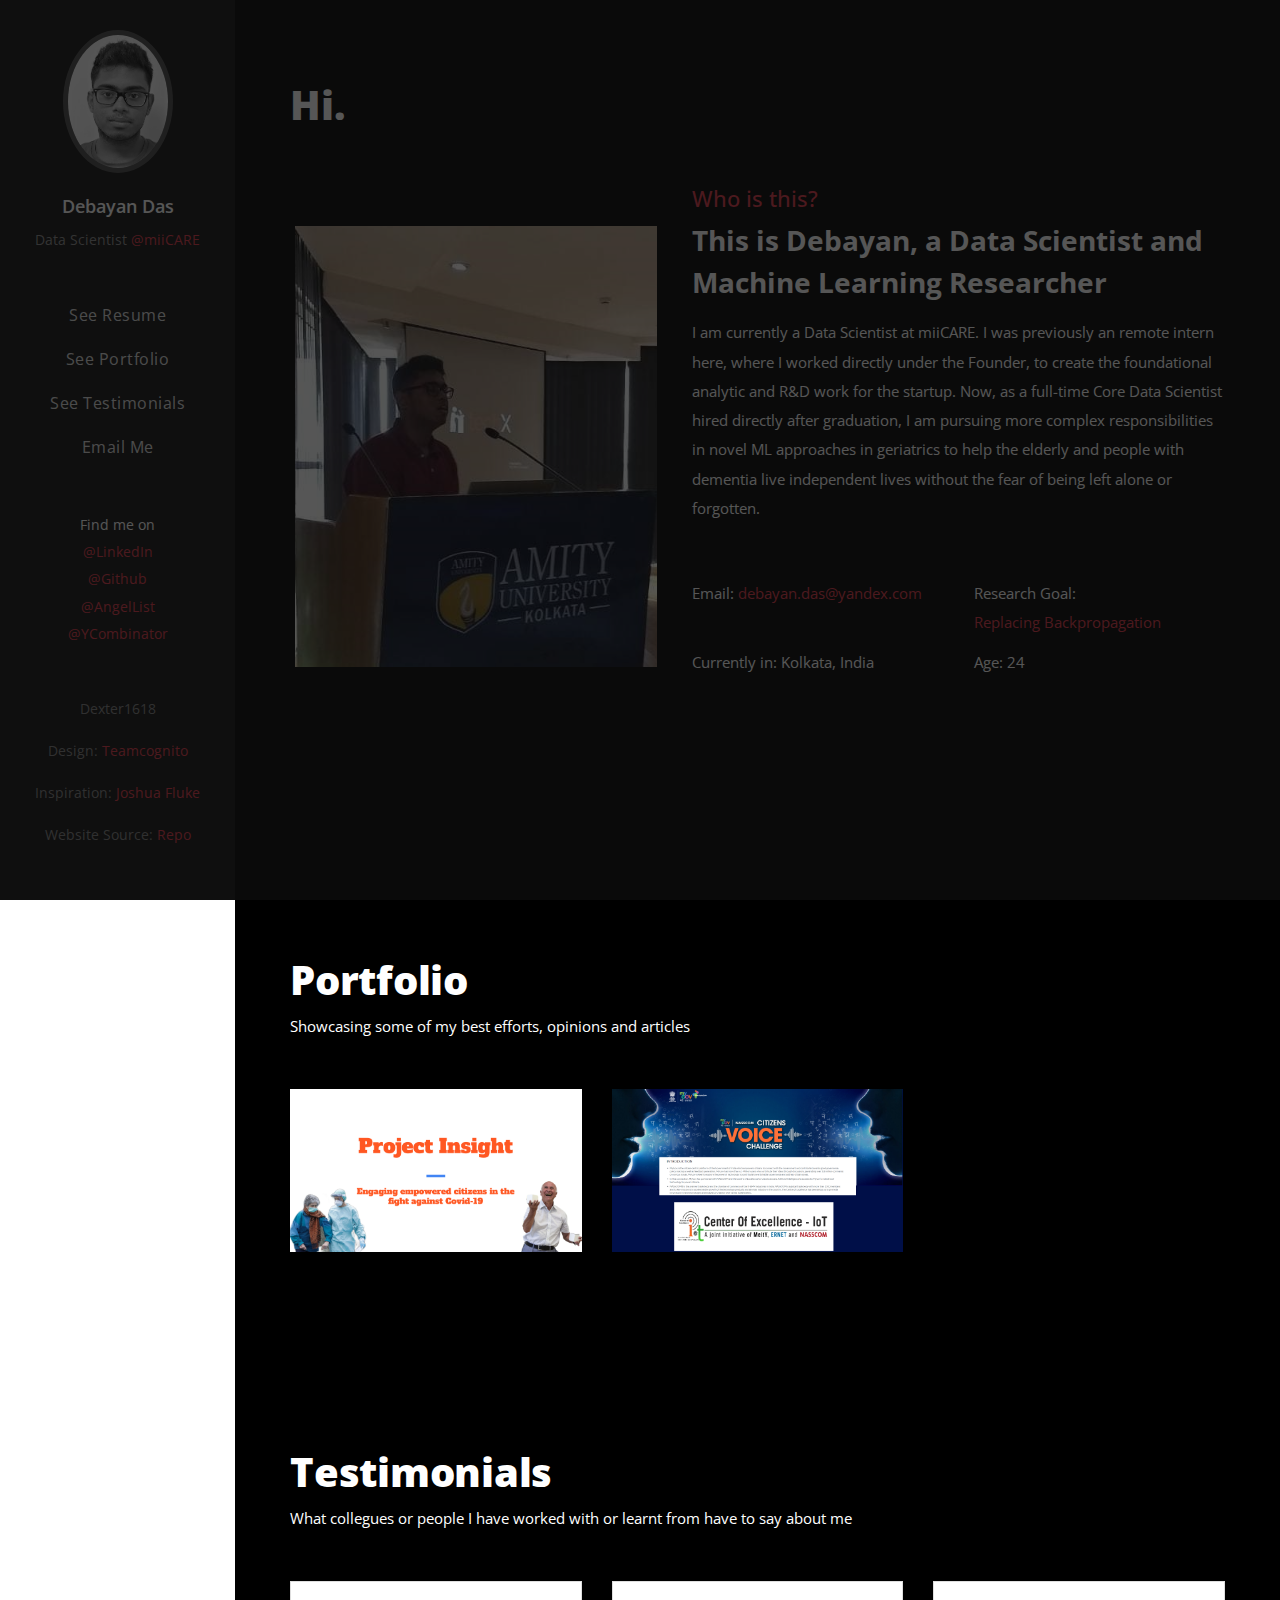
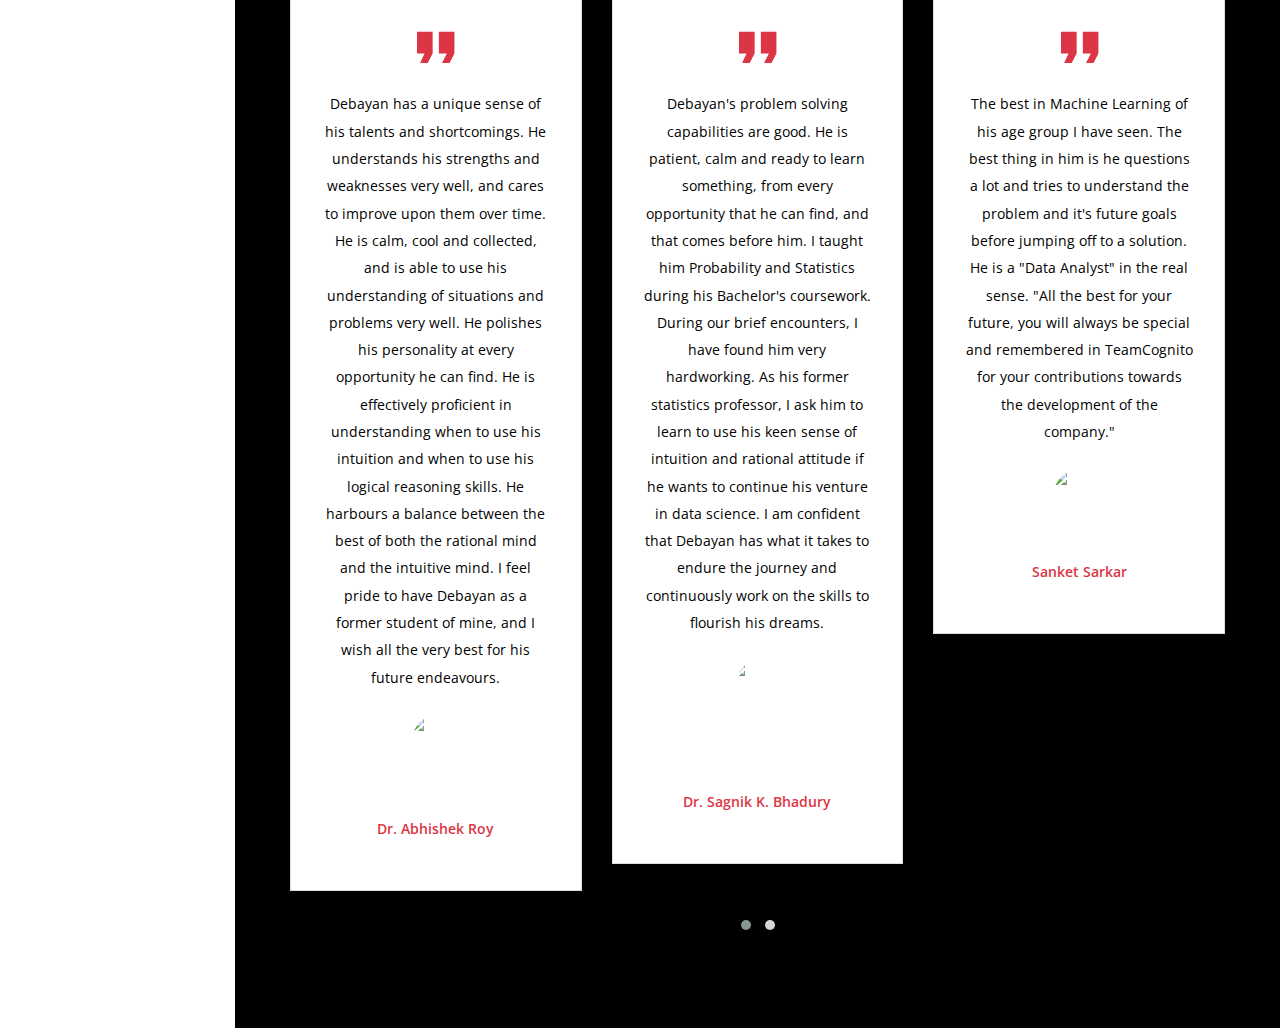
==== commit 7ab5e8f3: "Removed sidegig references for obvious security reasons" ====
--- a/index.html
+++ b/index.html
@@ -148,9 +148,6 @@
                     I am currently a Data Scientist at miiCARE.
                     I was previously an remote intern here, where I worked directly under the Founder, to create the foundational analytic and R&D work for the startup. 
                     Now, as a full-time Core Data Scientist hired directly after graduation, I am pursuing more complex responsibilities in novel ML approaches in geriatrics to help the elderly and people with dementia live independent lives without the fear of being left alone or forgotten.
-                    <br>
-                    <br>
-                    In my off-time, I am consulting for a nascent up-coming ML-assisstive Stock Trading Platform which finds intelligent aggregation startegies for the users' custom indicators and signals using propietary algorithms, back-tests them and puts them to the market.
                     </p>
                   </font>
                 </div>
@@ -496,4 +493,4 @@
 </body>
 
 
-</html>+</html>
